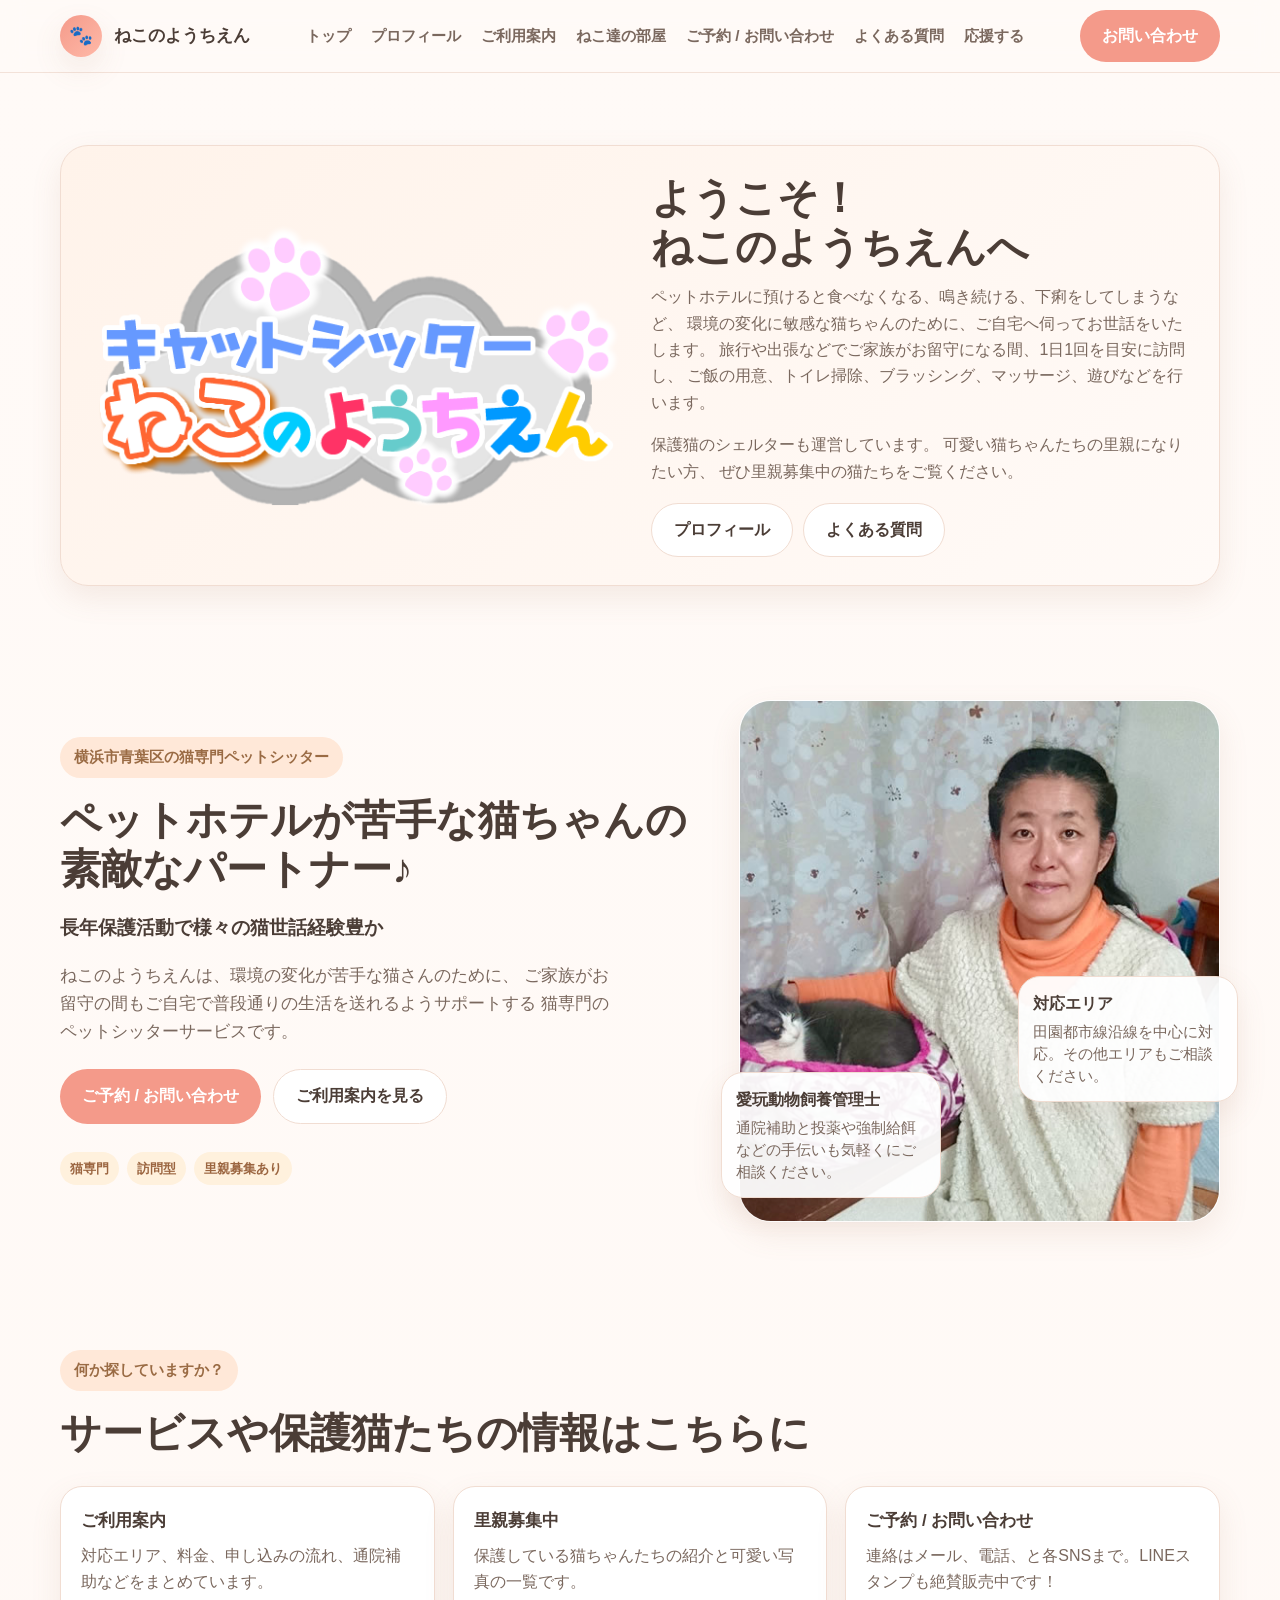
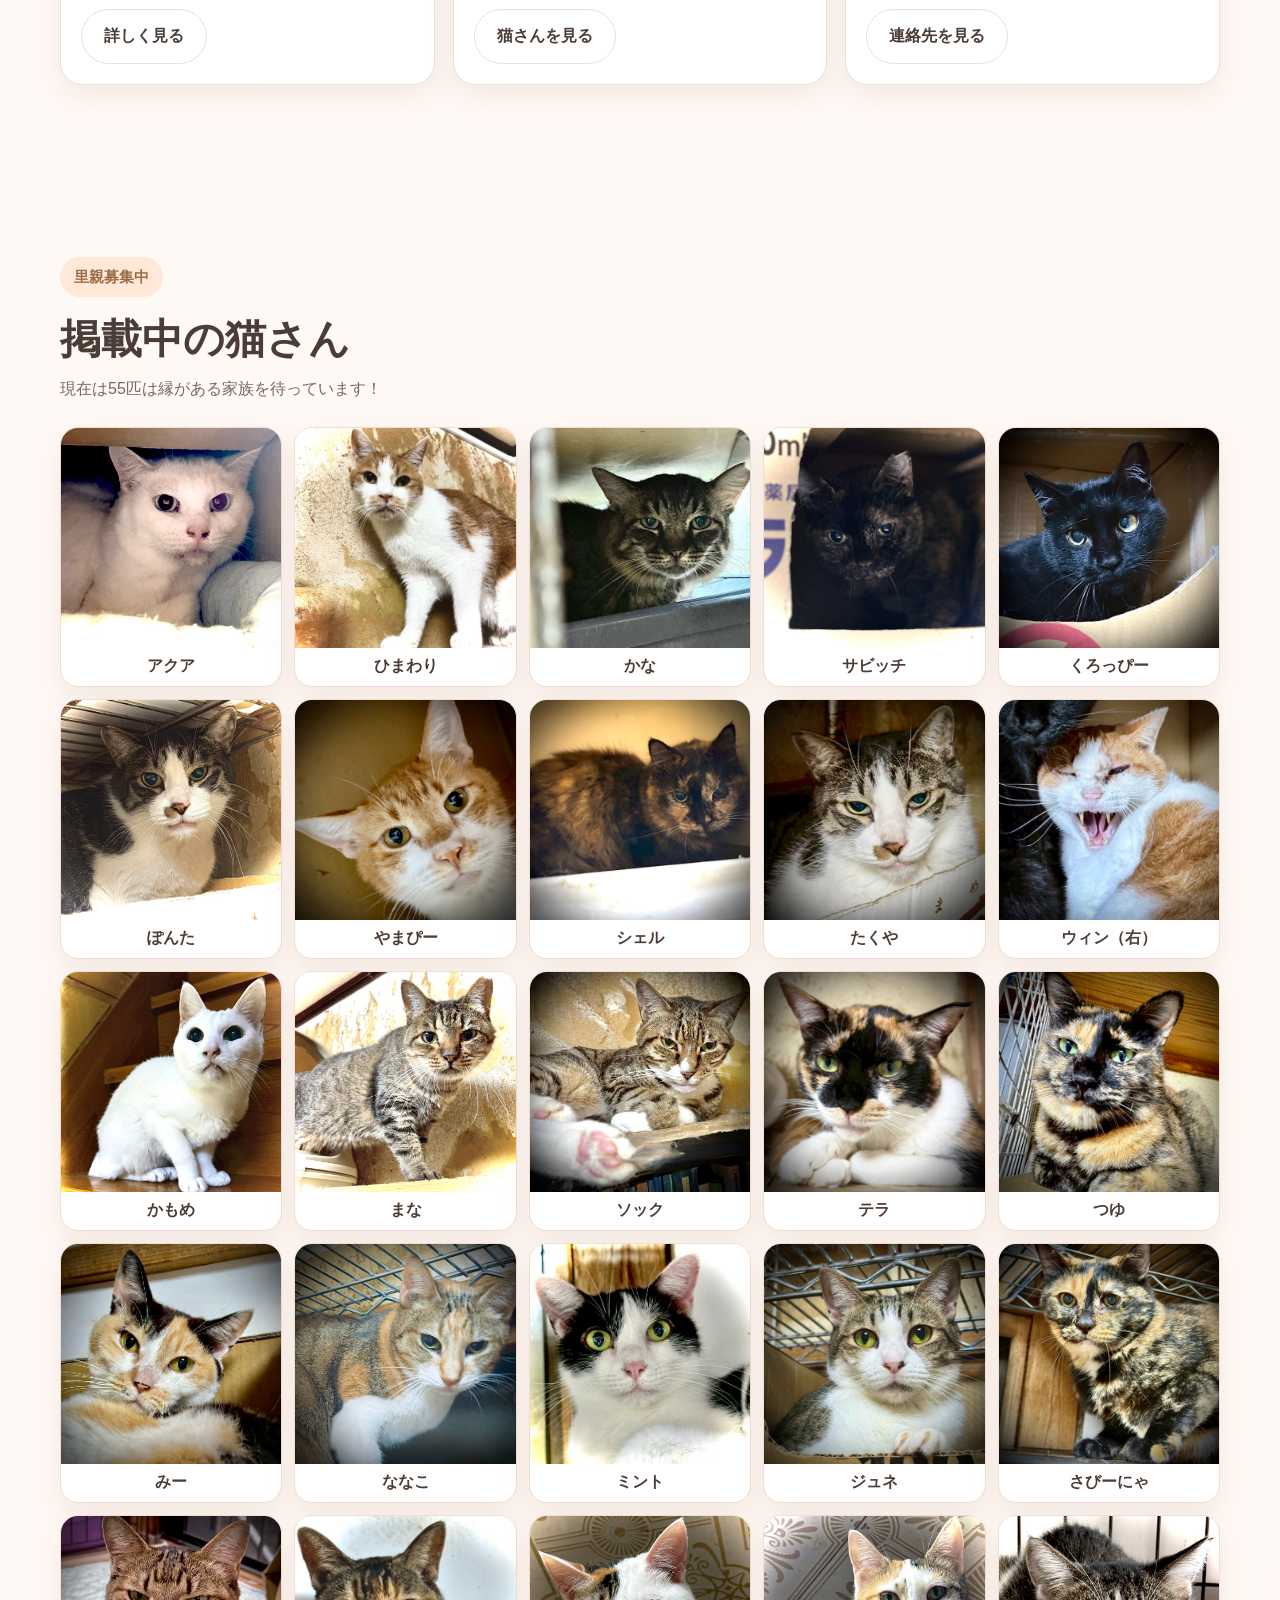
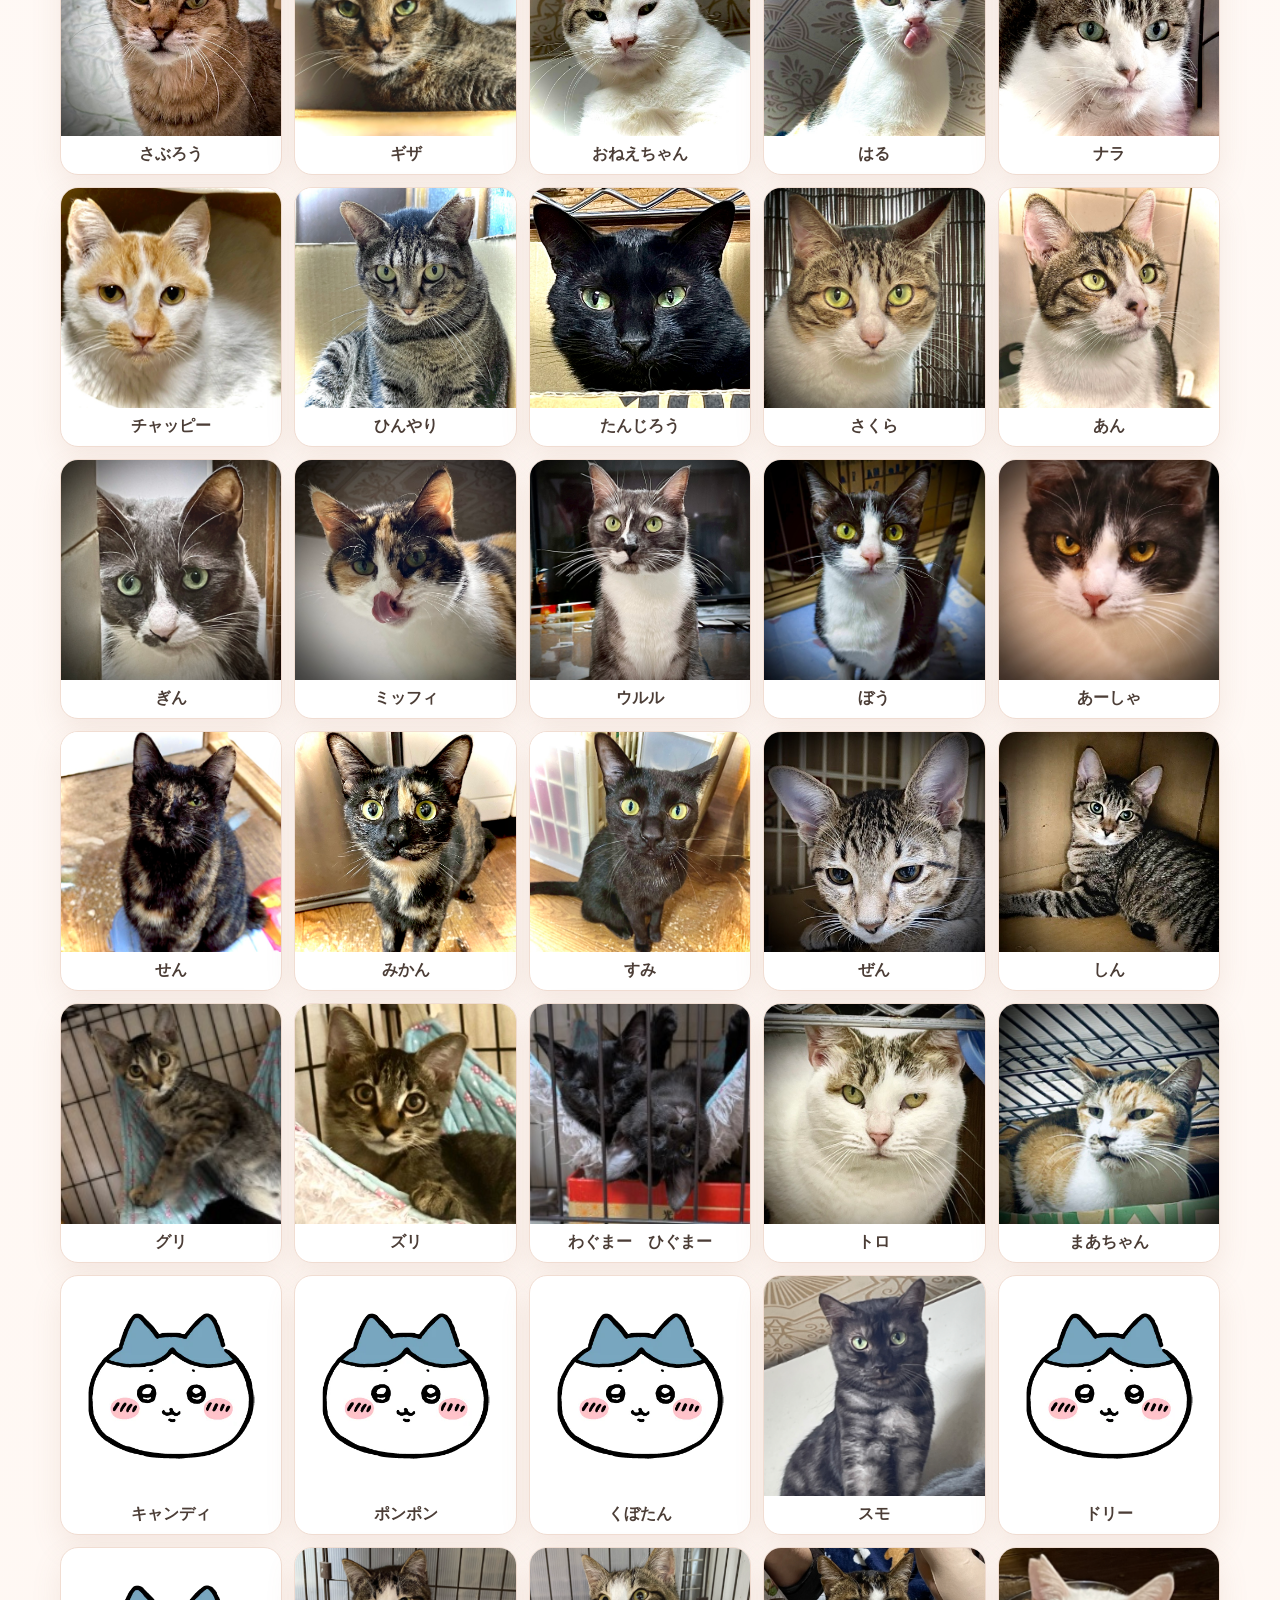
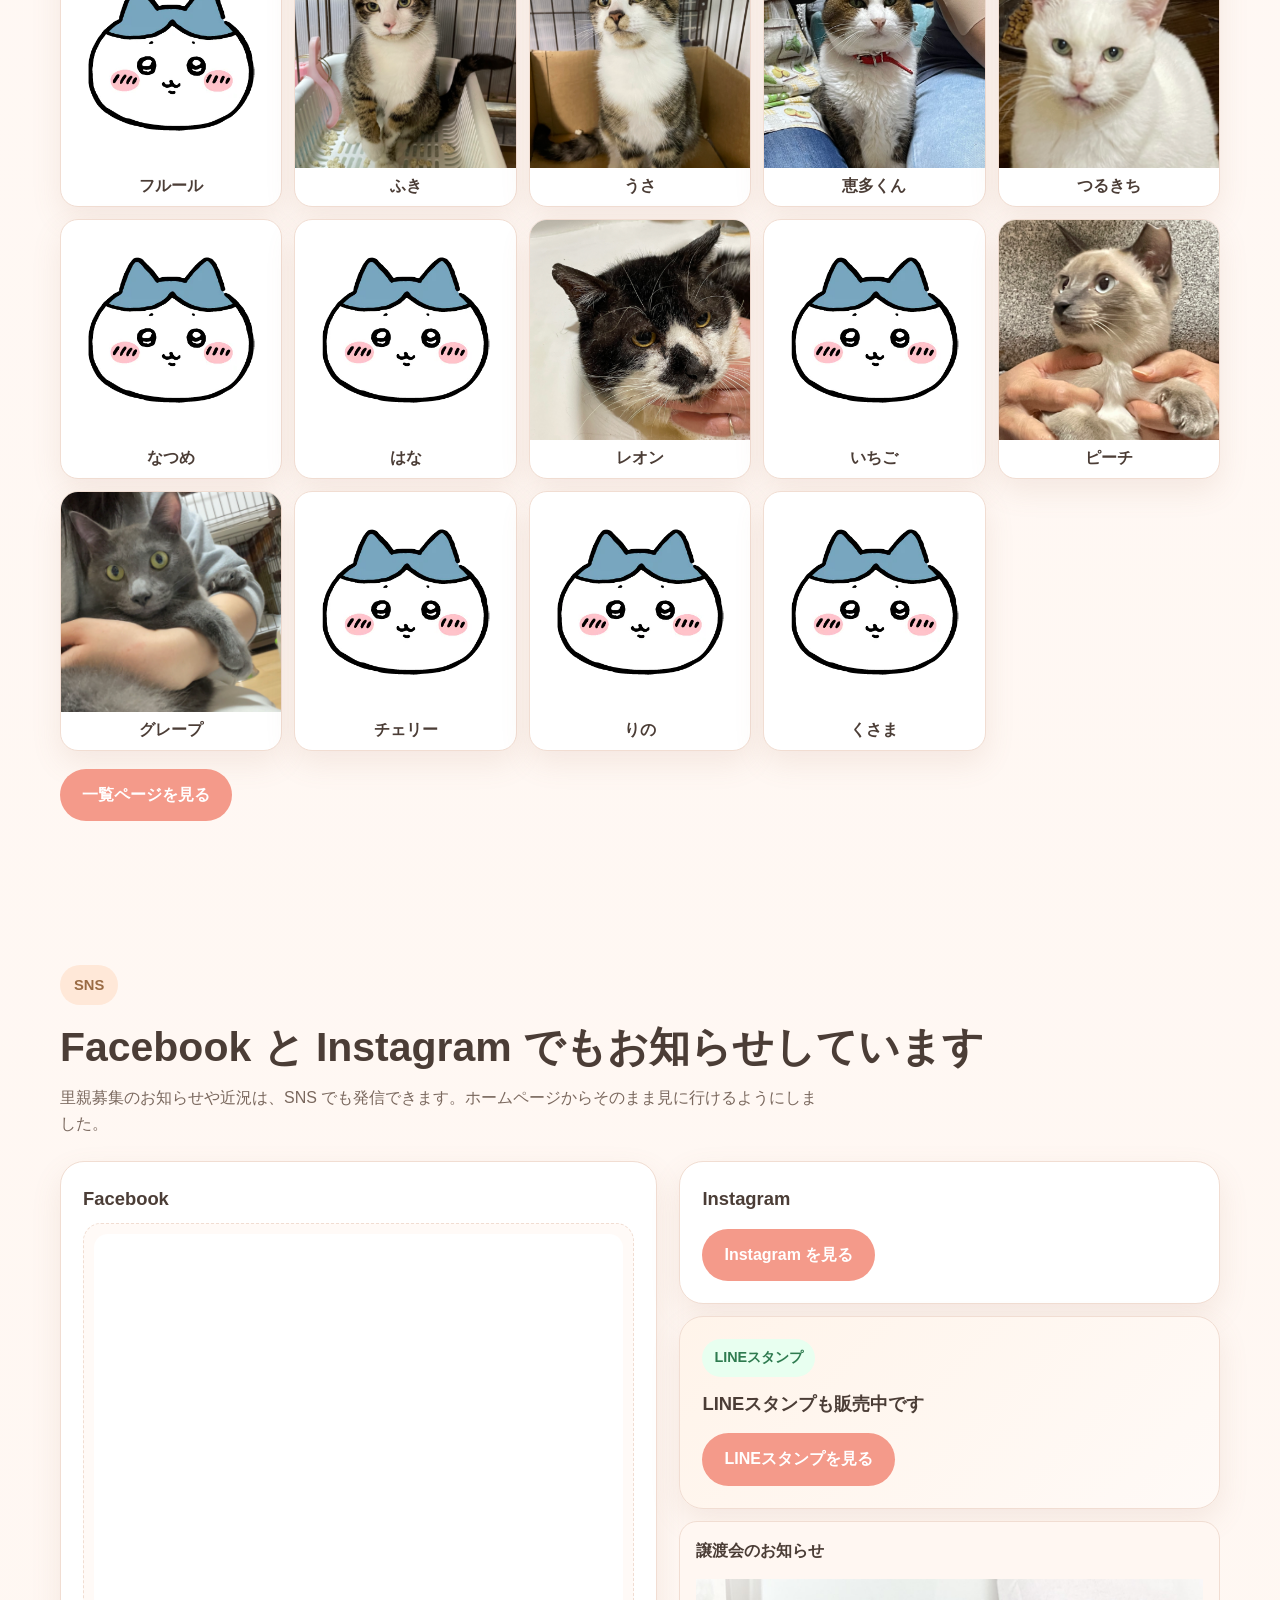
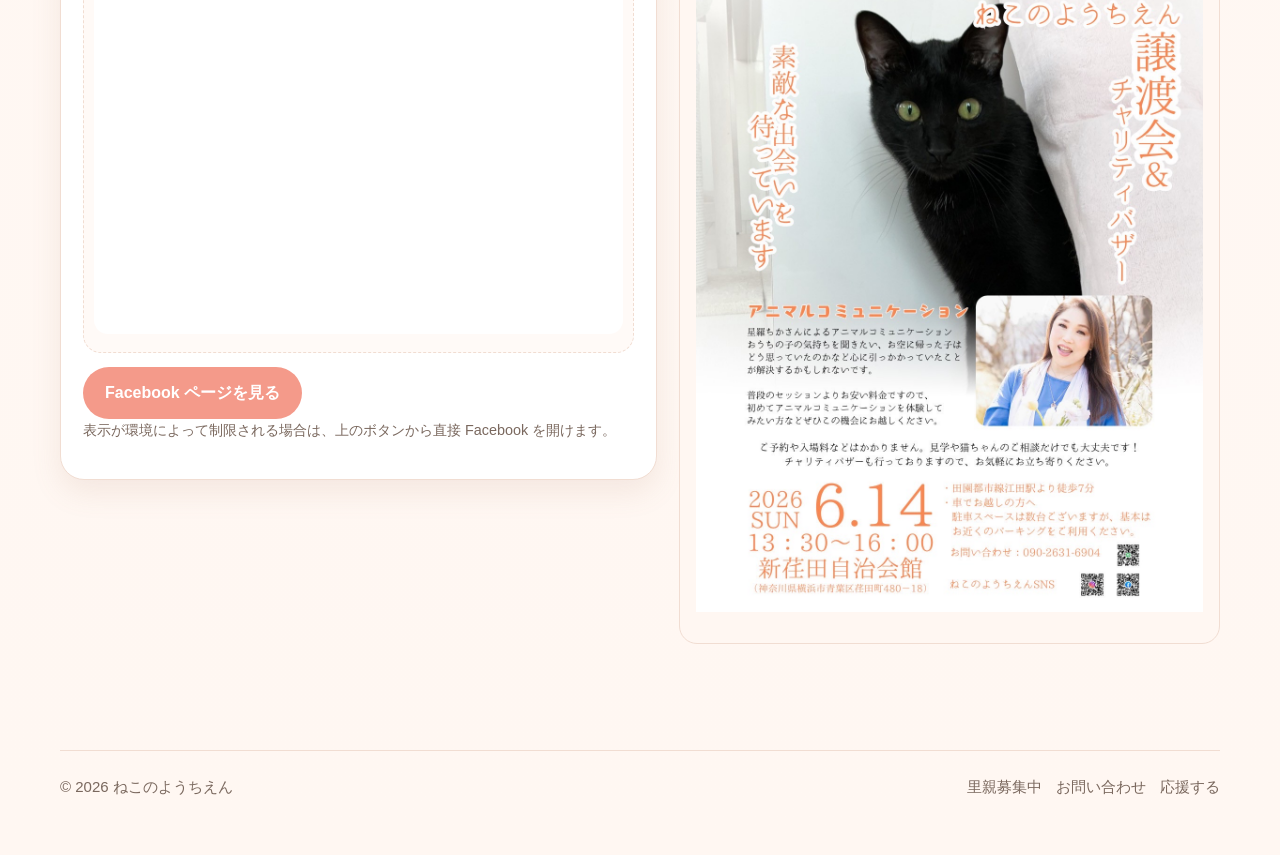
==== index.html @ a12e0944 "Update index.html" ====
<!DOCTYPE html>
<html lang="ja">
<head>
  <meta charset="UTF-8" />
  <meta name="viewport" content="width=device-width, initial-scale=1.0" />
  <title>ねこのようちえん｜横浜市青葉区の猫専門ペットシッター</title>
  <meta name="description" content="横浜市青葉区の猫専門ペットシッター「ねこのようちえん」。ご自宅で普段通りに過ごせるよう、お留守番中の猫さんをサポートします。" />
  <link rel="stylesheet" href="styles.css" />
</head>
<body>

<header class="topbar">
  <div class="container nav">
    <a href="index.html" class="brand" aria-label="トップへ">
      <span class="brand-mark">🐾</span>
      <span>ねこのようちえん</span>
    </a>
    <nav class="nav-links" id="mobileMenu">
      <a href="index.html">トップ</a>
      <a href="profile.html">プロフィール</a>
      <a href="guide.html">ご利用案内</a>
      <a href="cats.html">ねこ達の部屋</a>
      <a href="contact.html">ご予約 / お問い合わせ</a>
      <a href="faq.html">よくある質問</a>
      <a href="support.html">応援する</a>
    </nav>
    <div class="nav-actions">
      <a class="btn btn-primary" href="contact.html">お問い合わせ</a>
      <button class="menu-toggle" id="menuToggle" aria-label="開閉メニュー">☰</button>
    </div>
  </div>
</header>

<main>
  <section class="section">
    <div class="container story-wrap">
      <div class="story-photo">
        <img src="images/logo-cat.png" alt="ねこのようちえん ロゴイメージ" />
      </div>
      <div class="story-copy">
        <h3 class="section-title">ようこそ！<br>ねこのようちえんへ</h3>
        <p>
          ペットホテルに預けると食べなくなる、鳴き続ける、下痢をしてしまうなど、
          環境の変化に敏感な猫ちゃんのために、ご自宅へ伺ってお世話をいたします。
          旅行や出張などでご家族がお留守になる間、1日1回を目安に訪問し、
          ご飯の用意、トイレ掃除、ブラッシング、マッサージ、遊びなどを行います。
        </p>
        <p>
          保護猫のシェルターも運営しています。
          可愛い猫ちゃんたちの里親になりたい方、
          ぜひ<a href="cats.html">里親募集中の猫たち</a>をご覧ください。
        </p>
        <div class="page-links">
          <a class="btn btn-soft" href="profile.html">プロフィール</a>
          <a class="btn btn-soft" href="faq.html">よくある質問</a>
        </div>
      </div>
    </div>
  </section>

  <section class="hero">
    <div class="container hero-kv">
      <div class="hero-copy">
        <div class="eyebrow">横浜市青葉区の猫専門ペットシッター</div>
        <h3 class="section-title">ペットホテルが苦手な猫ちゃんの素敵なパートナー♪</h3>
        <h3>長年保護活動で様々の猫世話経験豊か</h3>
        <p>
          ねこのようちえんは、環境の変化が苦手な猫さんのために、
          ご家族がお留守の間もご自宅で普段通りの生活を送れるようサポートする
          猫専門のペットシッターサービスです。
        </p>
        <div class="hero-actions">
          <a class="btn btn-primary" href="contact.html">ご予約 / お問い合わせ</a>
          <a class="btn btn-soft" href="guide.html">ご利用案内を見る</a>
        </div>
        <div class="badge-line">
          <span class="tag">猫専門</span>
          <span class="tag">訪問型</span>
          <span class="tag">里親募集あり</span>
        </div>
      </div>
      <div class="hero-card">
        <div class="hero-main-photo">
          <img src="images/hero-home.png" alt="ねこのようちえんイメージ" />
        </div>
        <div class="floating-mini">
          <strong>対応エリア</strong>
          <p>田園都市線沿線を中心に対応。その他エリアもご相談ください。</p>
        </div>
        <div class="floating-note">
          <strong>愛玩動物飼養管理士</strong>
          <p>通院補助と投薬や強制給餌などの手伝いも気軽くにご相談ください。</p>
        </div>
      </div>
    </div>
  </section>

  <section class="section">
    <div class="container">
      <div class="page-header">
        <div class="eyebrow">何か探していますか？</div>
        <h2 class="section-title">サービスや保護猫たちの情報はこちらに</h2>
        <p class="section-desc"></p>
      </div>
      <div class="cta-grid">
        <div class="cta-card">
          <h3>ご利用案内</h3>
          <p>対応エリア、料金、申し込みの流れ、通院補助などをまとめています。</p>
          <a class="btn btn-soft" href="guide.html">詳しく見る</a>
        </div>
        <div class="cta-card">
          <h3>里親募集中</h3>
          <p>保護している猫ちゃんたちの紹介と可愛い写真の一覧です。</p>
          <a class="btn btn-soft" href="cats.html">猫さんを見る</a>
        </div>
        <div class="cta-card">
          <h3>ご予約 / お問い合わせ</h3>
          <p>連絡はメール、電話、と各SNSまで。<a href="https://store.line.me/stickershop/product/32294280/ja">LINEスタンプも絶賛販売中です！</a></p>
          <a class="btn btn-soft" href="contact.html">連絡先を見る</a>
        </div>
      </div>
    </div>
  </section>

  <section class="section home-cats-preview">
    <div class="container">
      <div class="page-header">
        <div class="eyebrow">里親募集中</div>
        <h3 class="section-title">掲載中の猫さん</h3>
        <p class="section-desc">現在は55匹は縁がある家族を待っています！</p>
      </div>
      <div id="catsGrid" class="cat-grid"></div>
      <div class="page-links">
        <a class="btn btn-primary" href="cats.html">一覧ページを見る</a>
      </div>
    </div>
  </section>

  <section class="section">
    <div class="container">
      <div class="page-header">
        <div class="eyebrow">SNS</div>
        <h3 class="section-title">Facebook と Instagram でもお知らせしています</h3>
        <p class="section-desc">
          里親募集のお知らせや近況は、SNS でも発信できます。ホームページからそのまま見に行けるようにしました。
        </p>
      </div>

      <div class="social-grid">
        <div class="social-card">
          <h3>Facebook</h3>
          <div class="social-embed">
            <iframe
              src="https://www.facebook.com/plugins/page.php?href=https%3A%2F%2Fwww.facebook.com%2Fnekohoiku&tabs=timeline&width=500&height=700&small_header=false&adapt_container_width=true&hide_cover=false&show_facepile=true"
              width="500"
              height="700"
              scrolling="no"
              allow="autoplay; clipboard-write; encrypted-media; picture-in-picture; web-share">
            </iframe>
          </div>
          <div class="social-actions">
            <a class="btn btn-primary" href="https://www.facebook.com/nekohoiku?ref=embed_page" target="_blank" rel="noopener noreferrer">Facebook ページを見る</a>
          </div>
          <p class="social-note">表示が環境によって制限される場合は、上のボタンから直接 Facebook を開けます。</p>
        </div>

        <div class="social-mini-list">
          <div class="social-card">
            <h3>Instagram</h3>
            <div class="social-actions">
              <a class="btn btn-primary" href="https://www.instagram.com/nekohoiku/" target="_blank" rel="noopener noreferrer">Instagram を見る</a>
            </div>
          </div>

          <div class="stamp-card">
            <div class="stamp-badge">LINEスタンプ</div>
            <h3>LINEスタンプも販売中です</h3>
            <div class="social-actions">
              <a class="btn btn-primary" href="https://store.line.me/stickershop/product/32294280/ja" target="_blank" rel="noopener noreferrer">LINEスタンプを見る</a>
            </div>
          </div>

          <div class="social-mini">
            <strong>譲渡会のお知らせ</strong>
            <p class="small-note"><img src="images/monthly.jpg" alt="譲渡会のお知らせ" /></p>
          </div>
        </div>
      </div>
    </div>
  </section>

</main>

<footer>
  <div class="container footer-wrap">
    <div>© 2026 ねこのようちえん</div>
    <div class="footer-links">
      <a href="cats.html">里親募集中</a>
      <a href="contact.html">お問い合わせ</a>
      <a href="support.html">応援する</a>
    </div>
  </div>
</footer>

<script src="data/cats.js"></script>
<script src="script.js"></script>
</body>
</html>
---- styles.css ----
:root {
  --bg: #fffaf7;
  --bg-soft: #fff2ea;
  --card: #ffffff;
  --text: #4b3d36;
  --text-light: #7a685e;
  --primary: #f49a8a;
  --primary-dark: #e8816f;
  --accent: #ffd9a8;
  --accent-2: #ffe8d8;
  --line: #f1ddd2;
  --shadow: 0 12px 30px rgba(166, 118, 88, 0.12);
  --radius-lg: 24px;
  --radius-md: 18px;
  --radius-sm: 12px;
  --max: 1160px;
}

* { box-sizing: border-box; }
html { scroll-behavior: smooth; }
body {
  margin: 0;
  font-family: "Segoe UI", "Noto Sans TC", "PingFang TC", "Microsoft JhengHei", sans-serif;
  color: var(--text);
  background: linear-gradient(180deg, #fffaf7 0%, #fff7f2 100%);
  line-height: 1.65;
}

img { max-width: 100%; display: block; }
a { color: inherit; text-decoration: none; }
code {
  background: #fff4ec;
  padding: 2px 8px;
  border-radius: 8px;
  border: 1px solid var(--line);
  font-family: ui-monospace, SFMono-Regular, Menlo, Consolas, monospace;
}
.container { width: min(calc(100% - 32px), var(--max)); margin: 0 auto; }
.section { padding: 72px 0; }

.section-title {
  font-size: clamp(1.8rem, 3.2vw, 2.6rem);
  line-height: 1.2;
  margin: 0 0 12px;
}

.section-desc {
  color: var(--text-light);
  max-width: 760px;
  margin: 0;
}

.topbar {
  position: sticky;
  top: 0;
  z-index: 50;
  backdrop-filter: blur(12px);
  background: rgba(255, 250, 247, 0.88);
  border-bottom: 1px solid rgba(241, 221, 210, 0.8);
}

.nav {
  display: flex;
  align-items: center;
  justify-content: space-between;
  gap: 16px;
  min-height: 72px;
}

.brand {
  display: flex;
  align-items: center;
  gap: 12px;
  font-weight: 800;
  font-size: 1.05rem;
}

.brand-mark {
  width: 42px;
  height: 42px;
  border-radius: 50%;
  display: grid;
  place-items: center;
  background: linear-gradient(135deg, var(--primary), #ffb9a8);
  color: white;
  box-shadow: var(--shadow);
  font-size: 1.2rem;
}

.nav-links {
  display: flex;
  align-items: center;
  gap: 20px;
}

.nav-links a {
  color: var(--text-light);
  font-weight: 600;
  font-size: 0.96rem;
}

.nav-links a:hover { color: var(--primary-dark); }

.nav-actions {
  display: flex;
  align-items: center;
  gap: 12px;
}

.menu-toggle {
  display: none;
  border: 0;
  background: var(--card);
  border-radius: 12px;
  padding: 10px 12px;
  box-shadow: var(--shadow);
  cursor: pointer;
  font-size: 1rem;
}

.btn {
  display: inline-flex;
  align-items: center;
  justify-content: center;
  gap: 8px;
  border: 0;
  border-radius: 999px;
  padding: 13px 22px;
  font-weight: 700;
  cursor: pointer;
  transition: transform 0.18s ease, box-shadow 0.18s ease, background 0.18s ease;
}

.btn:hover {
  transform: translateY(-1px);
  box-shadow: 0 10px 24px rgba(232, 129, 111, 0.2);
}

.btn-primary {
  background: var(--primary);
  color: white;
}

.btn-primary:hover { background: var(--primary-dark); }

.btn-soft {
  background: var(--card);
  color: var(--text);
  border: 1px solid var(--line);
}

.hero { padding: 42px 0 56px; }

.hero-grid {
  display: grid;
  grid-template-columns: 1.05fr 0.95fr;
  gap: 28px;
  align-items: center;
}

.hero-copy { padding: 18px 0; }

.eyebrow {
  display: inline-flex;
  align-items: center;
  gap: 8px;
  background: var(--accent-2);
  color: #9a6b44;
  padding: 8px 14px;
  border-radius: 999px;
  font-size: 0.92rem;
  font-weight: 700;
  margin-bottom: 18px;
}

.hero h1 {
  font-size: clamp(2.2rem, 5vw, 4.3rem);
  line-height: 1.08;
  margin: 0 0 18px;
  letter-spacing: -0.02em;
}

.hero p {
  font-size: 1.05rem;
  color: var(--text-light);
  max-width: 60ch;
  margin: 0 0 24px;
}

.hero-actions {
  display: flex;
  flex-wrap: wrap;
  gap: 12px;
  margin-bottom: 28px;
}

.hero-stats {
  display: grid;
  grid-template-columns: repeat(3, minmax(0, 1fr));
  gap: 14px;
}

.stat {
  background: rgba(255,255,255,0.8);
  border: 1px solid var(--line);
  border-radius: var(--radius-md);
  padding: 18px 16px;
  box-shadow: var(--shadow);
}

.stat strong {
  display: block;
  font-size: 1.35rem;
  margin-bottom: 4px;
}

.stat span {
  color: var(--text-light);
  font-size: 0.95rem;
}

.hero-card {
  position: relative;
  min-height: 520px;
}

.hero-main-photo {
  border-radius: 32px;
  overflow: hidden;
  box-shadow: var(--shadow);
  border: 1px solid rgba(255,255,255,0.7);
  background: var(--card);
}

.hero-main-photo img {
  width: 100%;
  height: 520px;
  object-fit: cover;
}

.floating-note,
.floating-mini {
  position: absolute;
  background: rgba(255,255,255,0.94);
  border: 1px solid var(--line);
  box-shadow: var(--shadow);
  border-radius: 22px;
  padding: 14px;
}

.floating-note {
  left: -18px;
  bottom: 24px;
  width: 220px;
}

.floating-mini {
  right: -18px;
  bottom: 120px;
  width: 220px;
}

.floating-note strong,
.floating-mini strong { display: block; margin-bottom: 4px; }

.floating-note p,
.floating-mini p {
  margin: 0;
  color: var(--text-light);
  font-size: 0.92rem;
  line-height: 1.5;
}

.story-wrap {
  background: linear-gradient(135deg, #fff3ea, #fffaf7);
  border: 1px solid var(--line);
  box-shadow: var(--shadow);
  border-radius: 28px;
  padding: 28px;
  display: grid;
  grid-template-columns: 1fr 1fr;
  gap: 22px;
  align-items: center;
}

/* ===== story-photo 完整顯示，不影響 hero ===== */
.story-photo img {
  width: 100%;
  max-width: 520px;
  height: auto;
  object-fit: contain;
  display: block;
  margin: 0 auto;
  aspect-ratio: auto !important;
}

.story-copy p {
  margin: 0 0 16px;
  color: var(--text-light);
}

.page-header {
  margin-bottom: 24px;
}

.guide-box {
  background: #fff7f2;
  border: 1px solid var(--line);
  box-shadow: var(--shadow);
  border-radius: 24px;
  padding: 22px;
  margin-bottom: 24px;
}

.guide-box h2 {
  margin-top: 0;
  margin-bottom: 10px;
  font-size: 1.2rem;
}

.guide-box ol {
  margin: 0;
  padding-left: 20px;
  color: var(--text-light);
}

.filters {
  display: flex;
  flex-wrap: wrap;
  gap: 10px;
  margin: 16px 0 28px;
}

.filter-btn {
  border: 1px solid var(--line);
  background: #fff;
  color: var(--text);
  border-radius: 999px;
  padding: 10px 16px;
  cursor: pointer;
  font-weight: 700;
}

.filter-btn.active,
.filter-btn:hover {
  background: var(--primary);
  color: #fff;
  border-color: var(--primary);
}

.cat-grid {
  display: grid;
  grid-template-columns: repeat(3, minmax(0, 1fr));
  gap: 22px;
}

.cat-card {
  background: var(--card);
  border: 1px solid var(--line);
  border-radius: 24px;
  overflow: hidden;
  box-shadow: var(--shadow);
  transition: transform 0.18s ease;
}

.cat-card:hover { transform: translateY(-4px); }

.cat-card img {
  width: 100%;
  aspect-ratio: 4 / 3;
  object-fit: cover;
}

.cat-body { padding: 18px; }

.cat-top {
  display: flex;
  justify-content: space-between;
  align-items: start;
  gap: 12px;
  margin-bottom: 10px;
}

.cat-name {
  font-size: 1.25rem;
  margin: 0;
}

.tag {
  white-space: nowrap;
  font-size: 0.82rem;
  font-weight: 700;
  color: #9b6540;
  background: #fff1dd;
  padding: 6px 10px;
  border-radius: 999px;
}

.meta {
  display: flex;
  flex-wrap: wrap;
  gap: 8px;
  margin-bottom: 12px;
}

.meta span {
  font-size: 0.85rem;
  color: var(--text-light);
  background: var(--bg-soft);
  border-radius: 999px;
  padding: 6px 10px;
}

.cat-body p {
  margin: 0 0 16px;
  color: var(--text-light);
  font-size: 0.95rem;
}

.cat-actions {
  display: flex;
  gap: 10px;
  flex-wrap: wrap;
}

.steps {
  display: grid;
  grid-template-columns: repeat(4, minmax(0, 1fr));
  gap: 18px;
  margin-top: 34px;
}

.step {
  background: var(--card);
  border: 1px solid var(--line);
  box-shadow: var(--shadow);
  border-radius: 22px;
  padding: 22px;
}

.step-num {
  width: 42px;
  height: 42px;
  border-radius: 50%;
  display: grid;
  place-items: center;
  background: var(--accent);
  color: #8d603c;
  font-weight: 800;
  margin-bottom: 14px;
}

.step h3 {
  margin: 0 0 8px;
  font-size: 1.05rem;
}

.step p {
  margin: 0;
  color: var(--text-light);
  font-size: 0.94rem;
}

.contact-grid {
  display: grid;
  grid-template-columns: repeat(2, minmax(0, 1fr));
  gap: 18px;
}

.info-card {
  background: var(--card);
  border: 1px solid var(--line);
  box-shadow: var(--shadow);
  border-radius: 22px;
  padding: 22px;
}

.info-card h2 {
  margin-top: 0;
  margin-bottom: 8px;
  font-size: 1.1rem;
}

.info-card p {
  margin: 0;
  color: var(--text-light);
  word-break: break-word;
}

.info-card a {
  color: var(--primary-dark);
  font-weight: 700;
}

footer {
  padding: 34px 0 56px;
  color: var(--text-light);
  font-size: 0.94rem;
}

.footer-wrap {
  display: flex;
  justify-content: space-between;
  gap: 20px;
  align-items: center;
  flex-wrap: wrap;
  border-top: 1px solid var(--line);
  padding-top: 24px;
}

.footer-links {
  display: flex;
  flex-wrap: wrap;
  gap: 14px;
}

@media (max-width: 980px) {
  .hero-grid,
  .story-wrap {
    grid-template-columns: 1fr;
  }

  .cat-grid { grid-template-columns: repeat(2, minmax(0, 1fr)); }
  .steps { grid-template-columns: repeat(2, minmax(0, 1fr)); }
  .contact-grid { grid-template-columns: 1fr 1fr; }
  .hero-card { min-height: auto; }
  .floating-note, .floating-mini { position: static; width: auto; margin-top: 14px; }
  .hero-main-photo img { height: 420px; }
}

@media (max-width: 760px) {
  .menu-toggle { display: inline-flex; }

  .nav-links {
    position: absolute;
    left: 16px;
    right: 16px;
    top: calc(100% + 10px);
    background: rgba(255,255,255,0.98);
    border: 1px solid var(--line);
    border-radius: 20px;
    box-shadow: var(--shadow);
    padding: 14px;
    flex-direction: column;
    align-items: stretch;
    gap: 10px;
    display: none;
  }

  .nav-links.open { display: flex; }
  .nav-actions .btn { display: none; }
  .hero { padding-top: 24px; }
  .hero-stats { grid-template-columns: 1fr; }
  .cat-grid,
  .steps,
  .contact-grid { grid-template-columns: 1fr; }
  .hero-main-photo img { height: 340px; }
  .section { padding: 56px 0; }
}

@media (max-width: 480px) {
  .container { width: min(calc(100% - 20px), var(--max)); }
  .nav { min-height: 64px; }
  .hero h1 { font-size: 2.2rem; }
  .hero p { font-size: 1rem; }
  .btn { width: 100%; }
  .hero-actions { flex-direction: column; }
  .cat-body, .step, .info-card { padding: 16px; }
  .story-wrap, .guide-box { padding: 18px; }
}

.admin-layout {
  display: grid;
  grid-template-columns: minmax(0, 2.2fr) minmax(280px, 0.8fr);
  gap: 22px;
  align-items: start;
}
.admin-panel, .admin-side {
  min-width: 0;
}
.admin-toolbar {
  display: flex;
  flex-wrap: wrap;
  gap: 10px;
  margin-bottom: 14px;
}
.admin-message {
  min-height: 24px;
  margin-bottom: 14px;
  font-weight: 700;
}
.admin-message.ok { color: #8a5a2f; }
.admin-message.error { color: #b33a3a; }
.table-wrap {
  overflow-x: auto;
  background: #fff;
  border: 1px solid var(--line);
  border-radius: 22px;
  box-shadow: var(--shadow);
}
.admin-table {
  width: 100%;
  border-collapse: collapse;
  min-width: 1100px;
}
.admin-table th,
.admin-table td {
  border-bottom: 1px solid var(--line);
  padding: 10px;
  text-align: left;
  vertical-align: top;
}
.admin-table th {
  background: #fff7f2;
  font-size: 0.92rem;
  position: sticky;
  top: 0;
  z-index: 1;
}
.admin-input,
.admin-textarea {
  width: 100%;
  border: 1px solid var(--line);
  border-radius: 12px;
  padding: 10px 12px;
  font: inherit;
  color: var(--text);
  background: #fff;
}
.admin-textarea {
  min-height: 92px;
  resize: vertical;
}
.mini-btn {
  border: 0;
  border-radius: 999px;
  padding: 10px 14px;
  font-weight: 700;
  cursor: pointer;
}
.mini-btn.danger {
  background: #f8d7d7;
  color: #8d3030;
}
.admin-list {
  margin: 0;
  padding-left: 18px;
  color: var(--text-light);
}
.upload-btn {
  position: relative;
  overflow: hidden;
}
.empty-box {
  background: #fff;
  border: 1px solid var(--line);
  border-radius: 18px;
  box-shadow: var(--shadow);
  padding: 18px;
  color: var(--text-light);
}
@media (max-width: 980px) {
  .admin-layout {
    grid-template-columns: 1fr;
  }
}


.notice-box{
  background:#fff7f2;border:1px solid var(--line);border-radius:20px;box-shadow:var(--shadow);padding:18px;margin:18px 0;
}
.price-table{
  width:100%;border-collapse:collapse;background:#fff;border:1px solid var(--line);border-radius:18px;overflow:hidden;box-shadow:var(--shadow);
}
.price-table th,.price-table td{
  padding:14px;border-bottom:1px solid var(--line);text-align:left;vertical-align:top;
}
.price-table th{background:#fff7f2;width:32%;}
.faq-list{display:grid;gap:16px;margin-top:20px;}
.faq-item{background:#fff;border:1px solid var(--line);border-radius:20px;box-shadow:var(--shadow);padding:20px;}
.faq-item h3{margin:0 0 8px;font-size:1.05rem;}
.profile-card{
  display:grid;grid-template-columns:320px 1fr;gap:24px;align-items:start;background:#fff;border:1px solid var(--line);border-radius:24px;box-shadow:var(--shadow);padding:24px;
}
.profile-photo img{width:100%;border-radius:20px;aspect-ratio:4/5;object-fit:cover;}
.info-list{display:grid;gap:10px;margin-top:14px;}
.info-row{display:grid;grid-template-columns:160px 1fr;gap:14px;padding:10px 0;border-bottom:1px dashed var(--line);}
.page-links{display:flex;flex-wrap:wrap;gap:10px;margin-top:18px;}
.home-cats-preview{margin-top:28px;}
.small-note{font-size:.92rem;color:var(--text-light);}
.badge-line{display:flex;flex-wrap:wrap;gap:8px;margin-top:8px;}
.hero-kv{display:grid;grid-template-columns:1.15fr .85fr;gap:28px;align-items:center;}
.cta-grid{display:grid;grid-template-columns:repeat(3,minmax(0,1fr));gap:18px;margin-top:28px;}
.cta-card{background:#fff;border:1px solid var(--line);border-radius:22px;box-shadow:var(--shadow);padding:20px;}
.cta-card h3{margin:0 0 8px;font-size:1.05rem;}
.cta-card p{margin:0 0 14px;color:var(--text-light);}
@media (max-width:980px){
  .profile-card,.hero-kv{grid-template-columns:1fr;}
  .cta-grid{grid-template-columns:1fr;}
}
@media (max-width:760px){
  .info-row{grid-template-columns:1fr;gap:6px;}
}


.social-grid{
  display:grid;
  grid-template-columns:1.05fr 0.95fr;
  gap:22px;
  align-items:start;
}
.social-card{
  background:#fff;
  border:1px solid var(--line);
  border-radius:24px;
  box-shadow:var(--shadow);
  padding:22px;
}
.social-card h3{
  margin:0 0 8px;
  font-size:1.15rem;
}
.social-card p{
  margin:0 0 14px;
  color:var(--text-light);
}
.social-actions{
  display:flex;
  flex-wrap:wrap;
  gap:10px;
  margin-top:14px;
}
.social-embed{
  background:#fffaf7;
  border:1px dashed var(--line);
  border-radius:18px;
  padding:10px;
}
.social-embed iframe{
  width:100%;
  border:0;
  border-radius:14px;
  background:#fff;
}
.social-mini-list{
  display:grid;
  gap:12px;
}
.social-mini{
  background:#fff7f2;
  border:1px solid var(--line);
  border-radius:18px;
  padding:16px;
}
.social-mini strong{
  display:block;
  margin-bottom:6px;
}
.social-mini a{
  color:var(--primary-dark);
  font-weight:700;
}
.social-note{
  margin-top:10px;
  font-size:.9rem;
  color:var(--text-light);
}
@media (max-width:980px){
  .social-grid{
    grid-template-columns:1fr;
  }
}


.stamp-card{
  background: linear-gradient(135deg, #fff4ea, #fffaf7);
  border: 1px solid var(--line);
  border-radius: 24px;
  box-shadow: var(--shadow);
  padding: 22px;
}
.stamp-badge{
  display:inline-flex;
  align-items:center;
  gap:8px;
  background:#e8fff0;
  color:#2e7b4f;
  border-radius:999px;
  padding:7px 12px;
  font-size:.9rem;
  font-weight:700;
  margin-bottom:12px;
}
.stamp-card h3{
  margin:0 0 8px;
  font-size:1.15rem;
}
.stamp-card p{
  margin:0 0 14px;
  color:var(--text-light);
}




/* Home page compact cat gallery */
.home-cats-preview .cat-grid.cat-gallery {
  grid-template-columns: repeat(5, minmax(0, 1fr));
  gap: 12px;
}

.home-cats-preview .cat-tile {
  display: block;
  border-radius: 18px;
  text-align: center;
}

.home-cats-preview .cat-tile img {
  aspect-ratio: 1 / 1;
  object-fit: cover;
}

.home-cats-preview .cat-tile-name {
  padding: 8px 4px 10px;
  font-weight: 800;
  font-size: clamp(0.72rem, 2.6vw, 0.98rem);
  line-height: 1.25;
}

@media (max-width: 760px) {
  .home-cats-preview .container {
    width: min(calc(100% - 16px), var(--max));
  }

  .home-cats-preview .cat-grid.cat-gallery {
    grid-template-columns: repeat(5, minmax(0, 1fr));
    gap: 6px;
  }

  .home-cats-preview .cat-tile {
    border-radius: 12px;
  }

  .home-cats-preview .cat-tile-name {
    padding: 5px 2px 6px;
    font-size: 0.62rem;
    white-space: nowrap;
    overflow: hidden;
    text-overflow: ellipsis;
  }
}
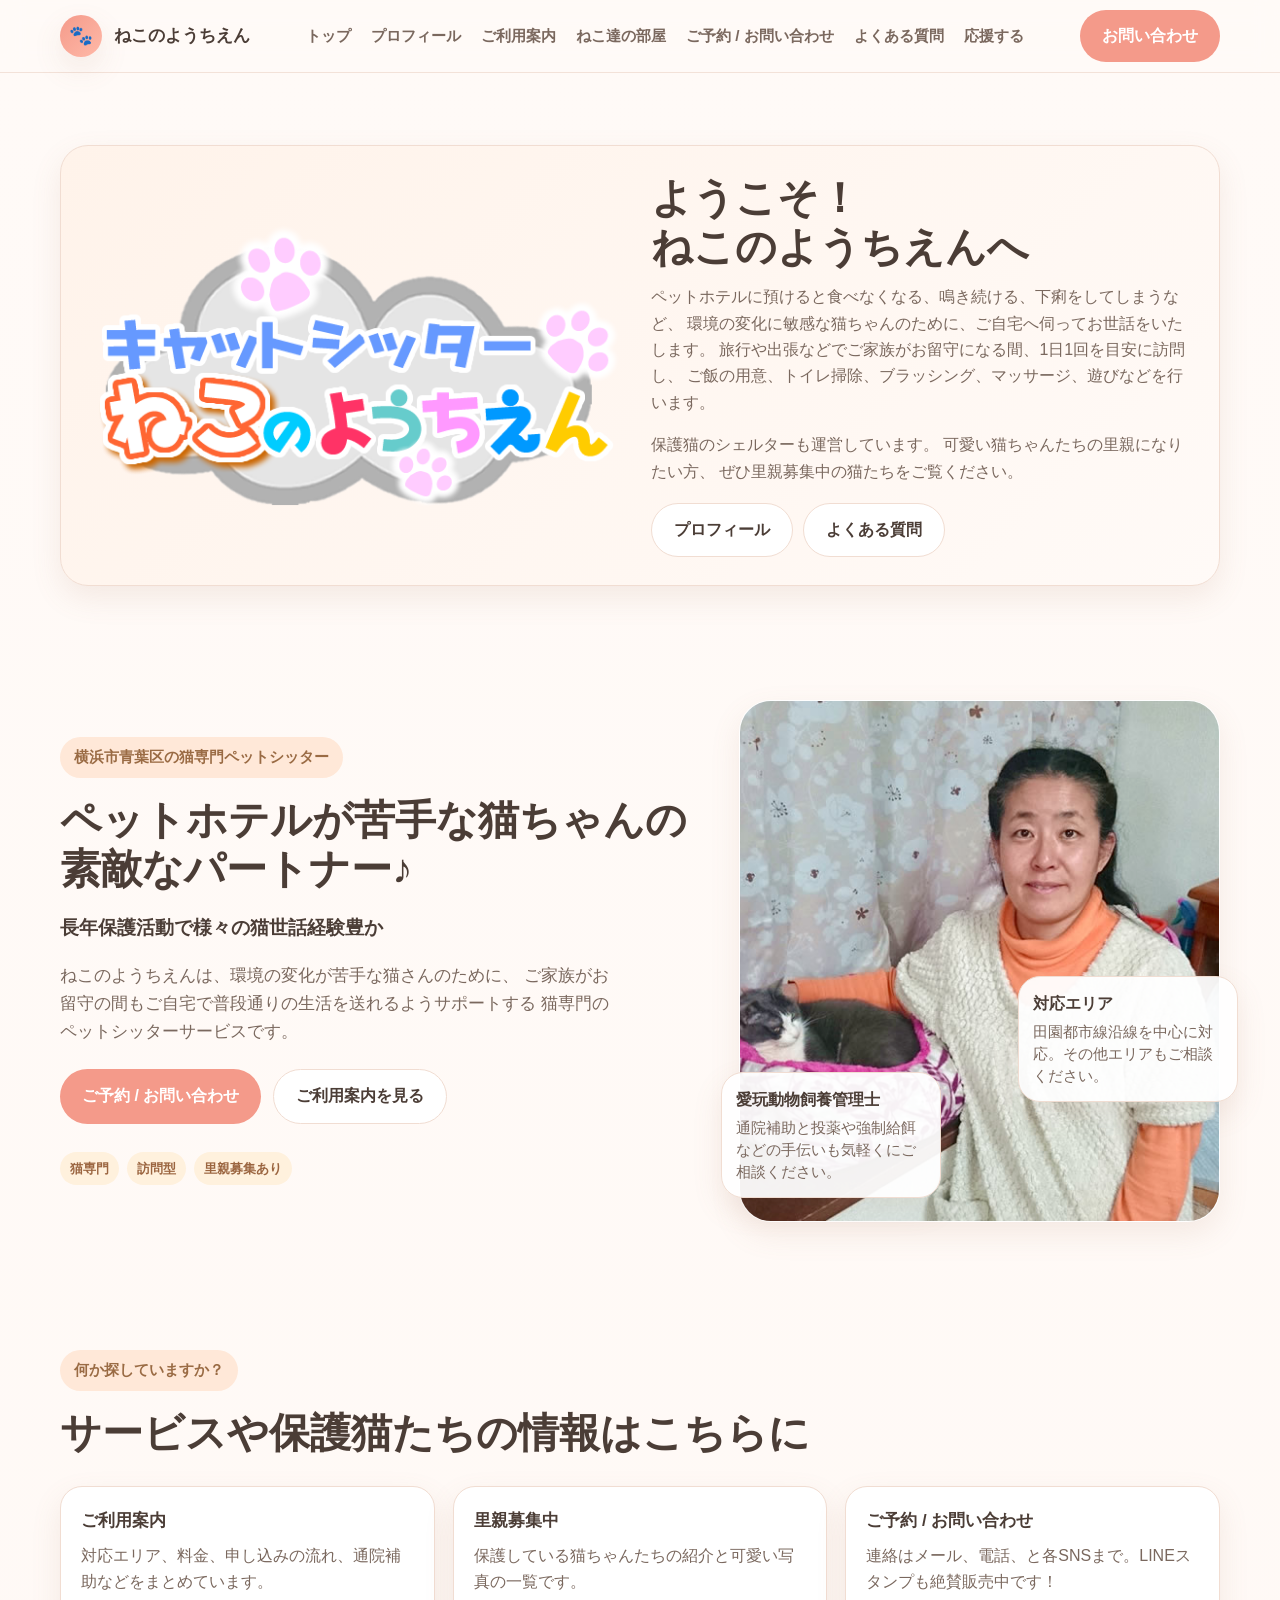
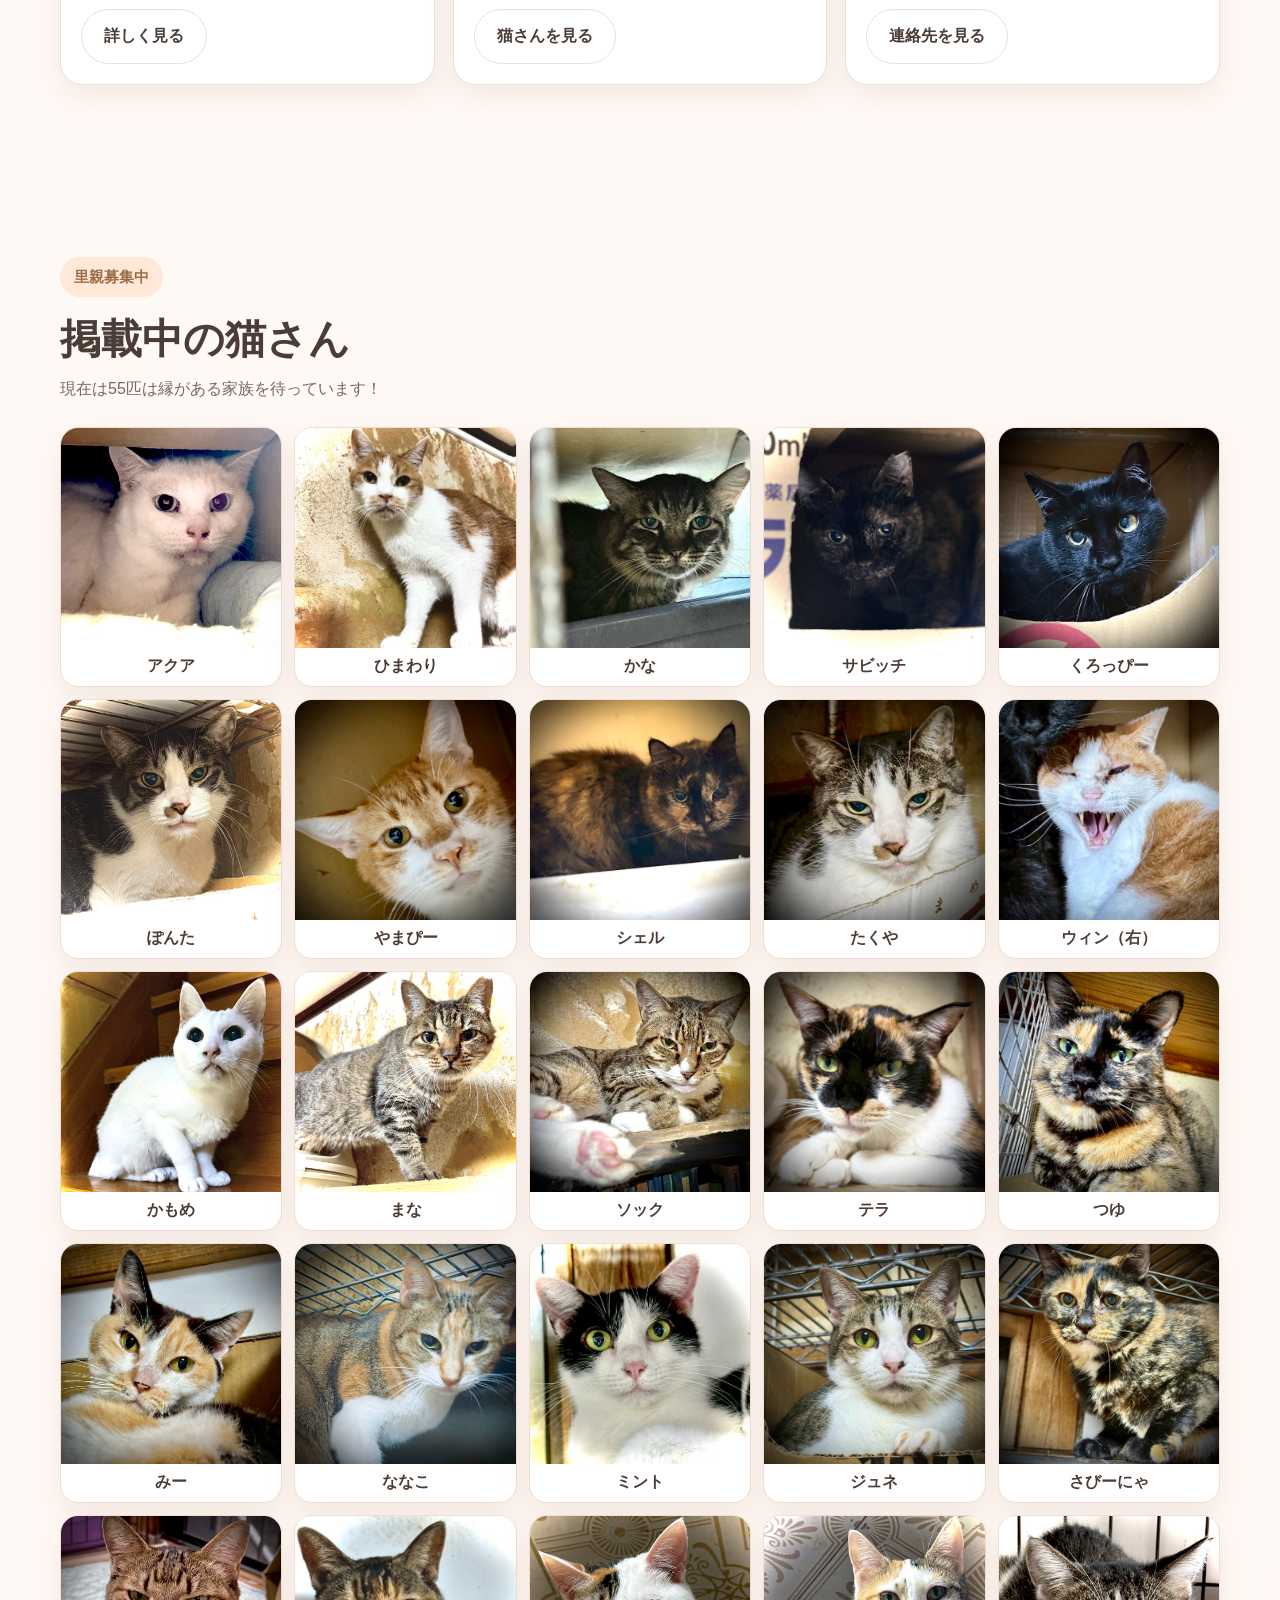
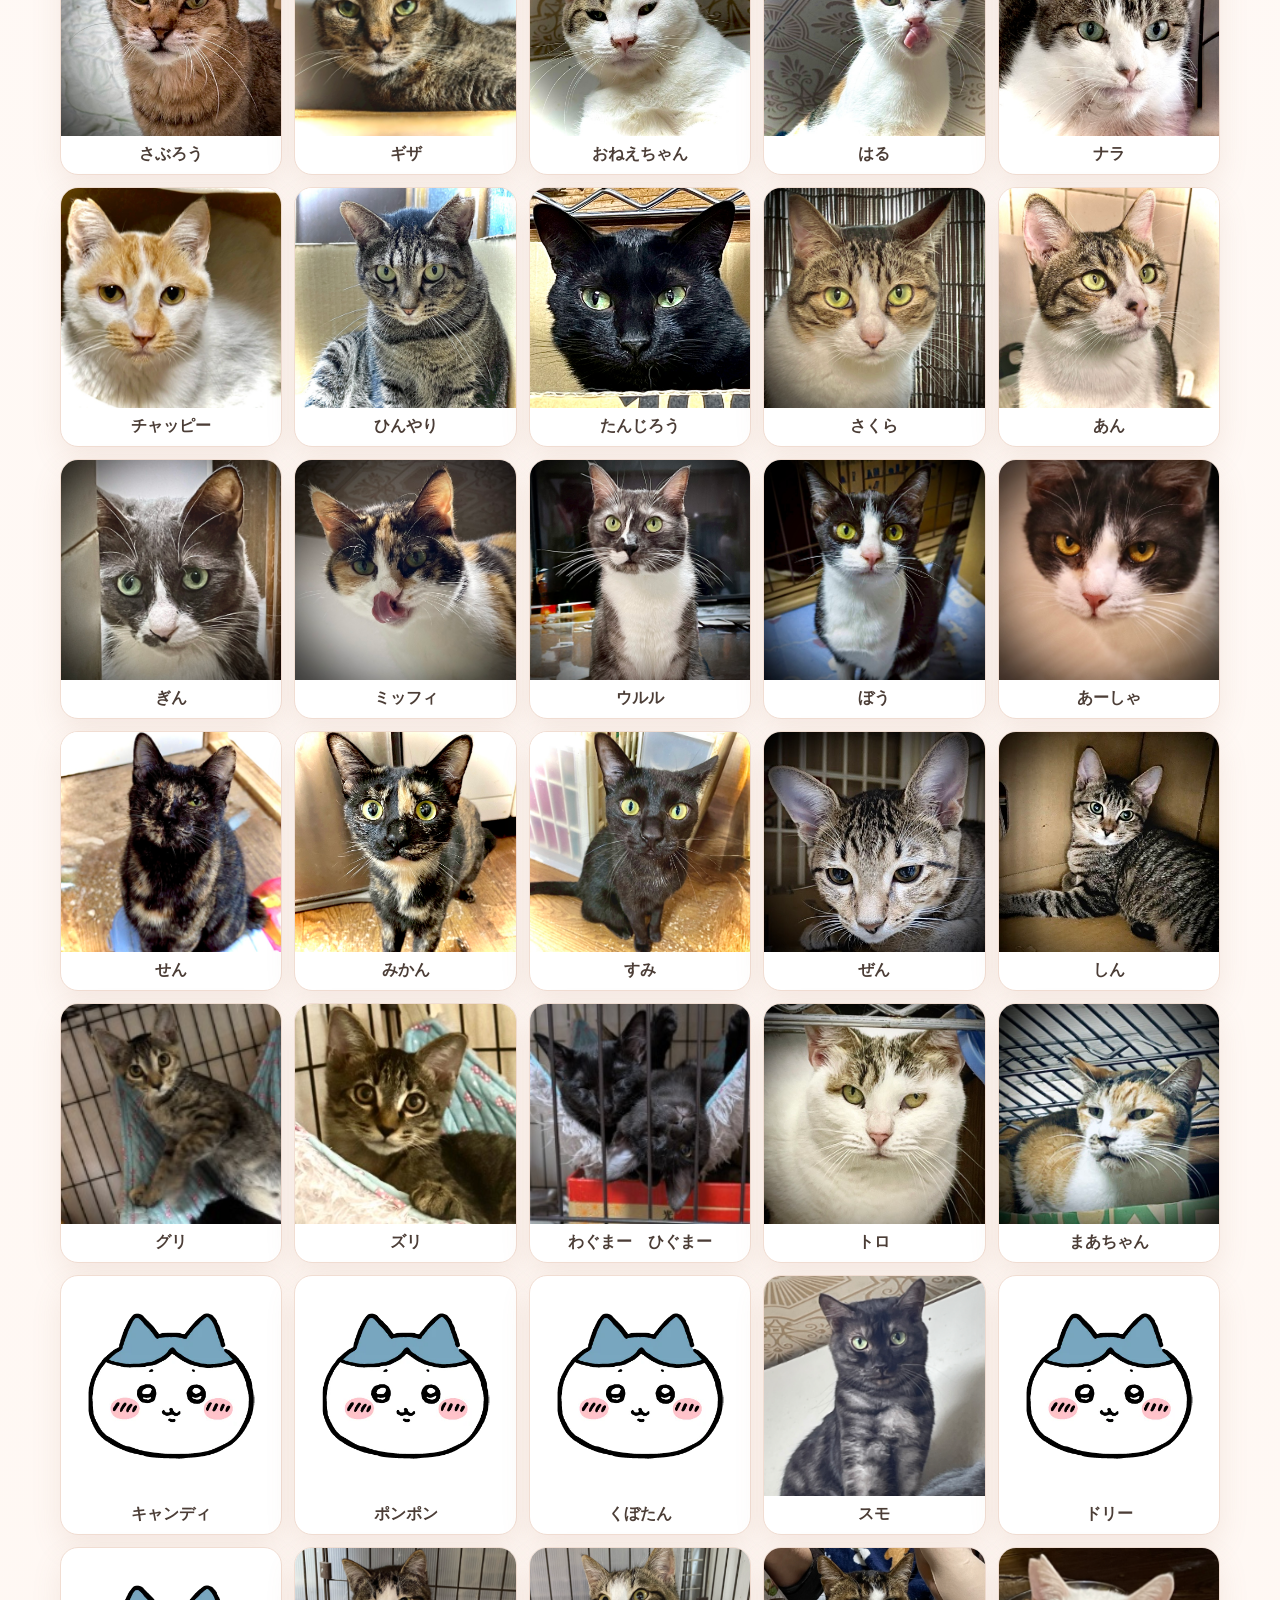
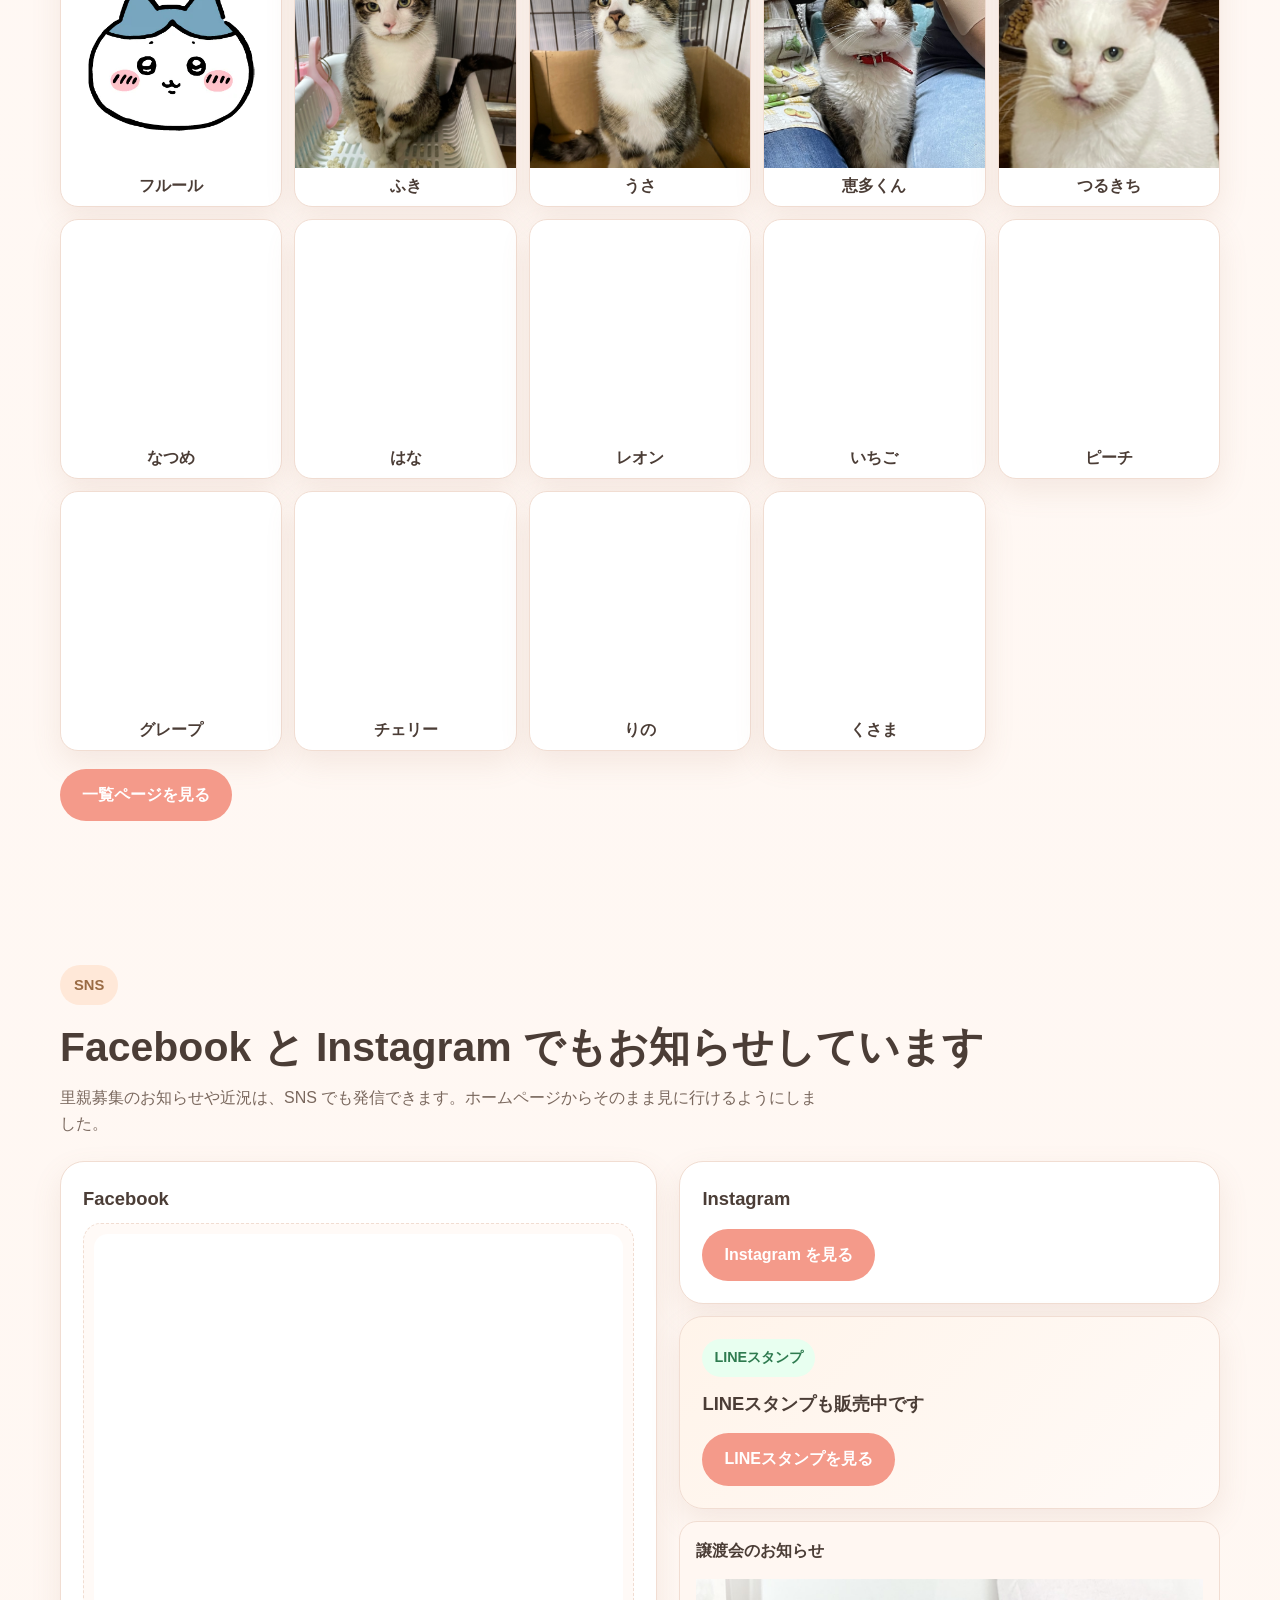
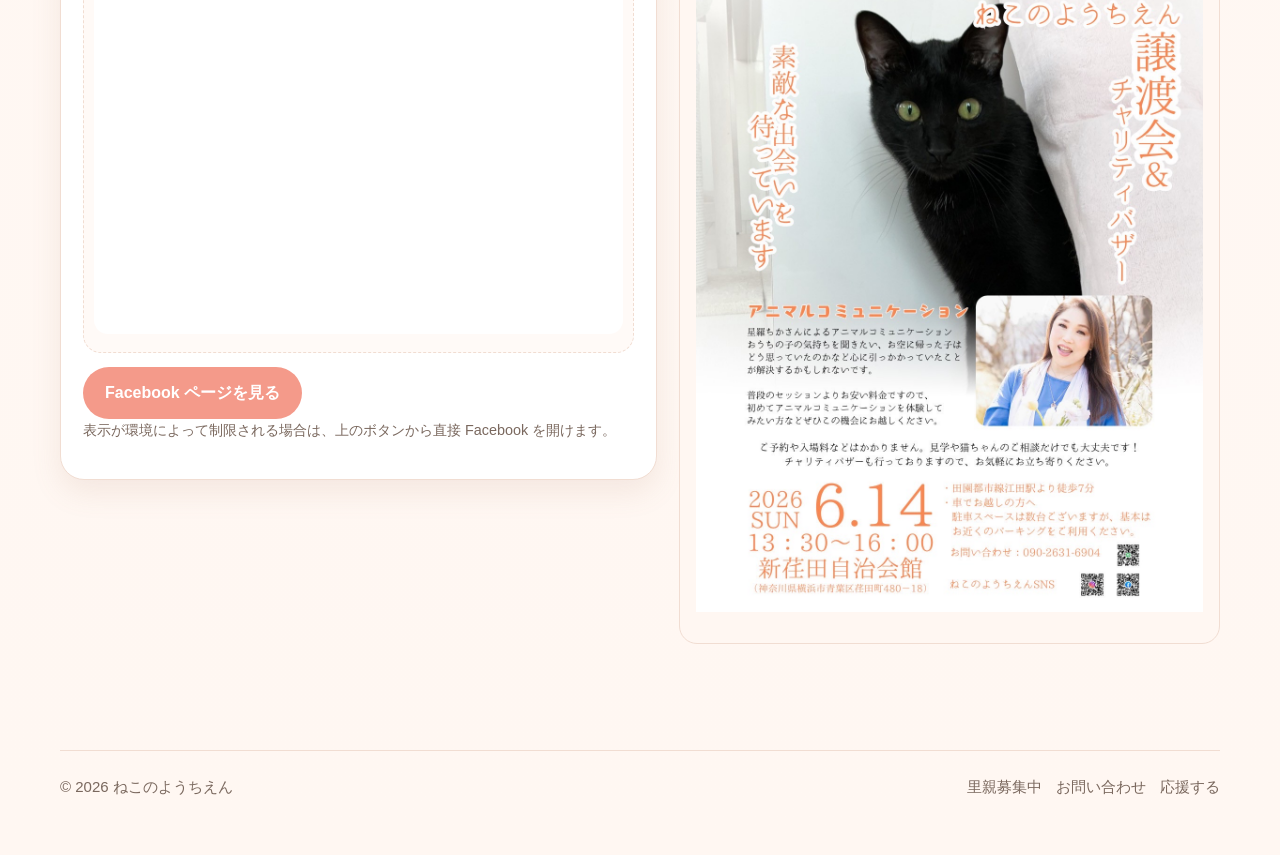
==== commit fe970efc: "Add files via upload" ====
--- a/index.html
+++ b/index.html
@@ -25,9 +25,21 @@
       <a href="support.html">応援する</a>
     </nav>
     <div class="nav-actions">
+      <div class="header-social" aria-label="SNSリンク">
+        <a href="https://www.facebook.com/nekohoiku?ref=embed_page" target="_blank" rel="noopener noreferrer" aria-label="Facebook">f</a>
+        <a href="https://www.instagram.com/nekohoiku/" target="_blank" rel="noopener noreferrer" aria-label="Instagram">IG</a>
+        <a href="https://store.line.me/stickershop/author/5823966/ja" target="_blank" rel="noopener noreferrer" aria-label="LINEスタンプ">line</a>
+      </div>
       <a class="btn btn-primary" href="contact.html">お問い合わせ</a>
-      <button class="menu-toggle" id="menuToggle" aria-label="開閉メニュー">☰</button>
-    </div>
+    </div>
+  </div>
+  <div class="container mobile-menu-row">
+    <button class="menu-toggle" id="menuToggle" aria-label="開閉メニュー">☰</button>
+    <nav class="mobile-quick-nav" aria-label="主要メニュー">
+      <a href="cats.html">里親募集中</a>
+      <a href="contact.html">お問い合わせ</a>
+      <a href="support.html">応援する</a>
+    </nav>
   </div>
 </header>
 
--- a/styles.css
+++ b/styles.css
@@ -849,3 +849,152 @@
     text-overflow: ellipsis;
   }
 }
+
+/* Mobile header update: hamburger on the left, SNS on the right, and fixed main links */
+.header-social {
+  display: none;
+  align-items: center;
+  gap: 8px;
+}
+
+.header-social a {
+  display: inline-flex;
+  align-items: center;
+  justify-content: center;
+  min-width: 42px;
+  height: 42px;
+  padding: 0 8px;
+  border: 2px solid var(--primary-dark);
+  border-radius: 8px;
+  background: rgba(255, 255, 255, 0.9);
+  color: #111;
+  font-size: 1.05rem;
+  font-weight: 900;
+  line-height: 1;
+}
+
+.mobile-menu-row {
+  display: none;
+}
+
+@media (max-width: 760px) {
+  .topbar {
+    background: rgba(255, 250, 247, 0.96);
+  }
+
+  .nav {
+    min-height: 72px;
+    gap: 10px;
+    position: relative;
+  }
+
+  .brand {
+    gap: 10px;
+    font-size: 1.2rem;
+    min-width: 0;
+  }
+
+  .brand span:last-child {
+    white-space: nowrap;
+  }
+
+  .brand-mark {
+    width: 42px;
+    height: 42px;
+    flex: 0 0 42px;
+  }
+
+  .nav-actions {
+    margin-left: auto;
+    gap: 0;
+  }
+
+  .header-social {
+    display: flex;
+  }
+
+  .header-social a {
+    min-width: 40px;
+    height: 40px;
+    font-size: 0.95rem;
+  }
+
+  .mobile-menu-row {
+    display: flex;
+    align-items: center;
+    gap: 10px;
+    padding-top: 10px;
+    padding-bottom: 12px;
+    border-top: 1px solid rgba(241, 221, 210, 0.8);
+  }
+
+  .menu-toggle {
+    display: inline-flex;
+    align-items: center;
+    justify-content: center;
+    width: 44px;
+    height: 44px;
+    flex: 0 0 44px;
+    color: #1594ff;
+    background: var(--card);
+    box-shadow: var(--shadow);
+  }
+
+  .mobile-quick-nav {
+    display: flex;
+    align-items: center;
+    justify-content: space-between;
+    gap: 8px;
+    flex: 1 1 auto;
+    min-width: 0;
+  }
+
+  .mobile-quick-nav a {
+    display: inline-flex;
+    align-items: center;
+    justify-content: center;
+    white-space: nowrap;
+    color: #111;
+    font-size: clamp(1rem, 4vw, 1.25rem);
+    font-weight: 800;
+    text-decoration: underline;
+    text-underline-offset: 4px;
+  }
+
+  .nav-links {
+    left: 10px;
+    right: 10px;
+    top: calc(100% + 66px);
+    z-index: 80;
+  }
+
+  .section:first-child,
+  .hero:first-child {
+    padding-top: 28px;
+  }
+}
+
+@media (max-width: 390px) {
+  .brand {
+    font-size: 1.05rem;
+  }
+
+  .header-social {
+    gap: 5px;
+  }
+
+  .header-social a {
+    min-width: 36px;
+    height: 36px;
+    padding: 0 6px;
+    font-size: 0.85rem;
+  }
+
+  .mobile-menu-row {
+    gap: 8px;
+  }
+
+  .mobile-quick-nav {
+    gap: 6px;
+  }
+}
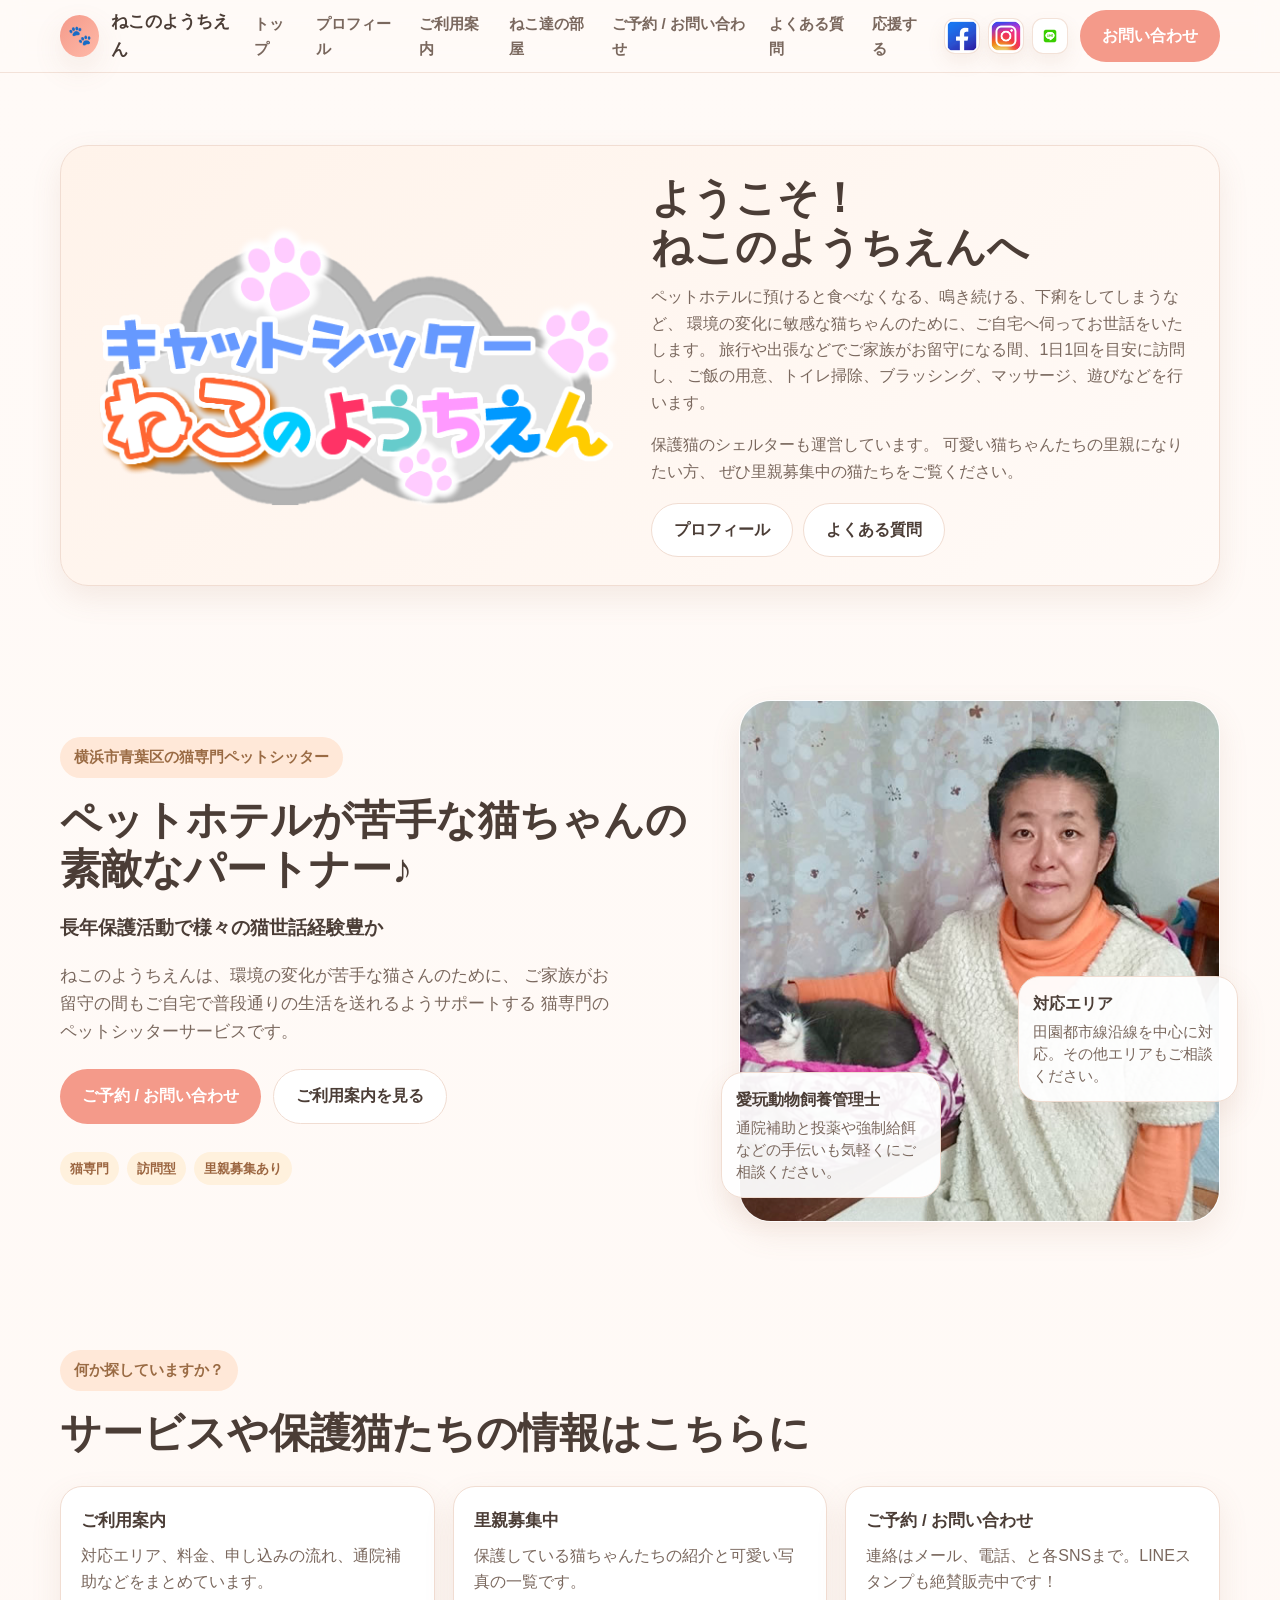
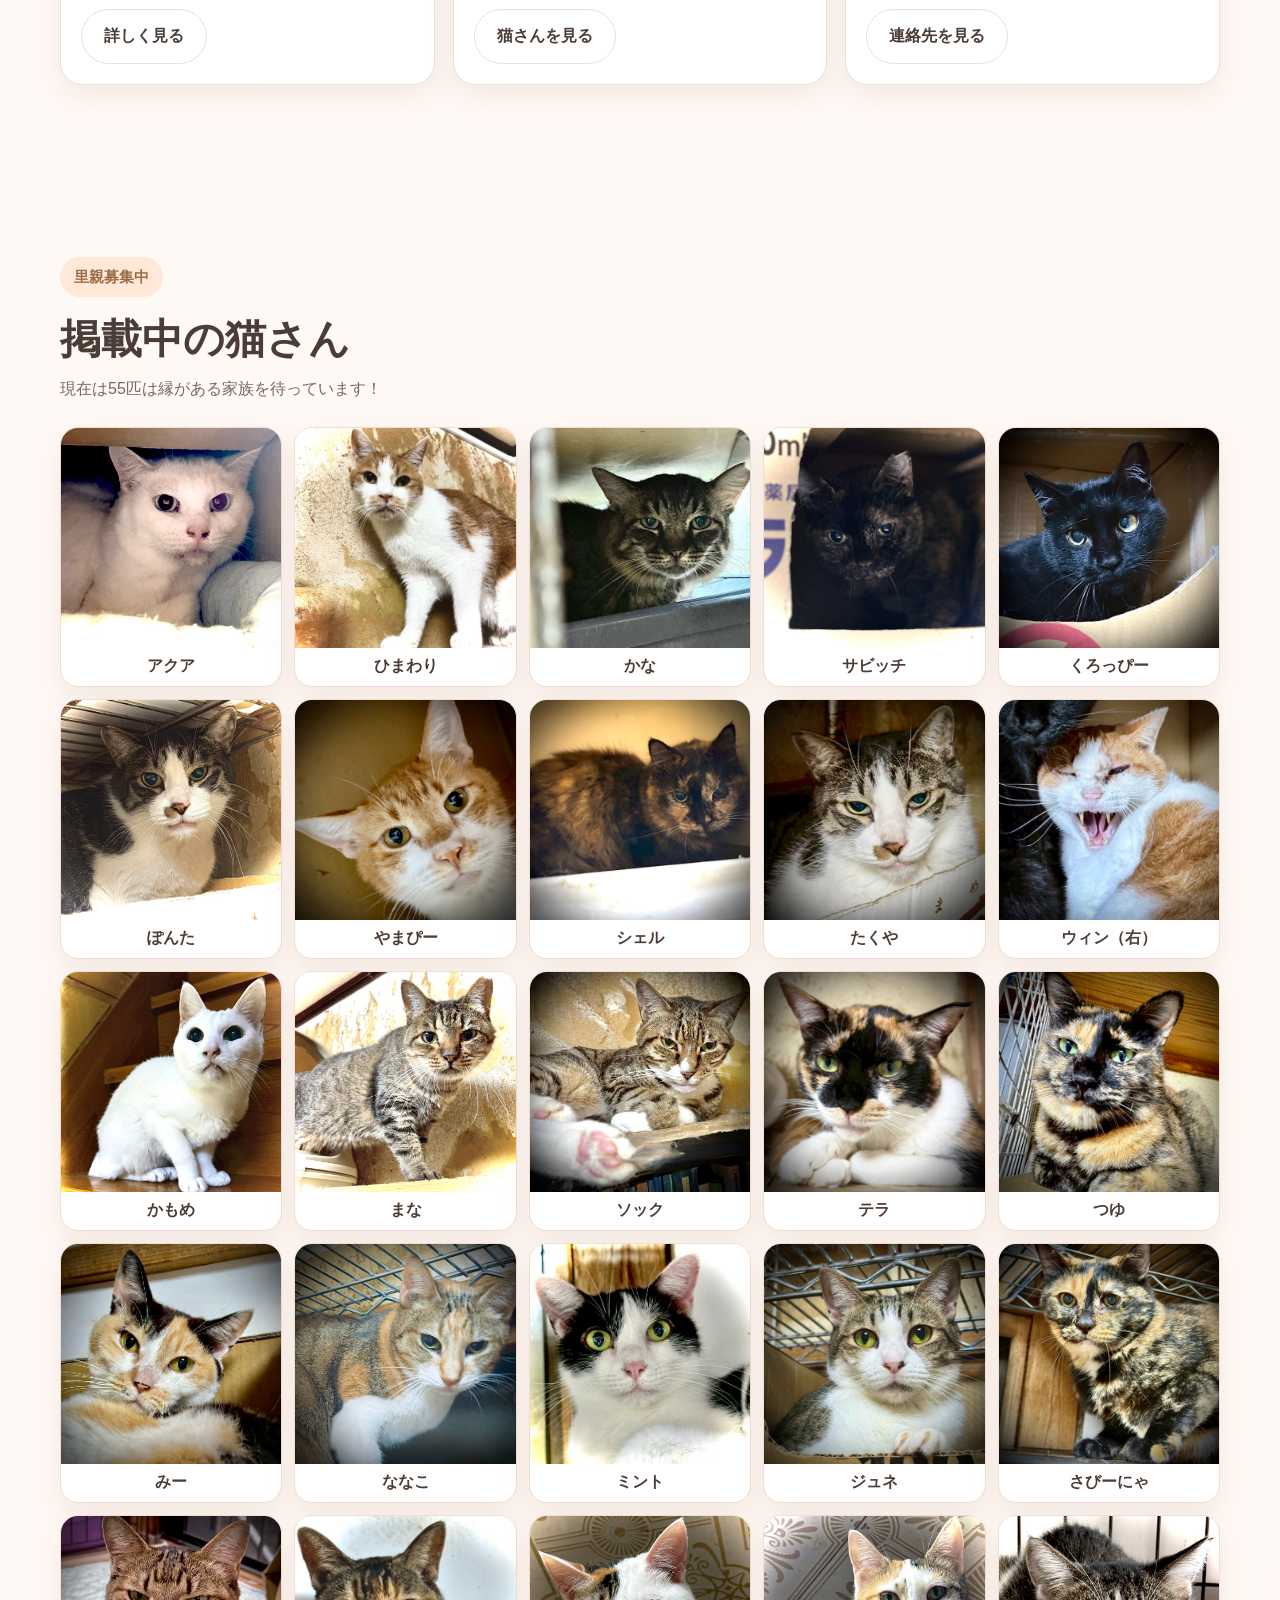
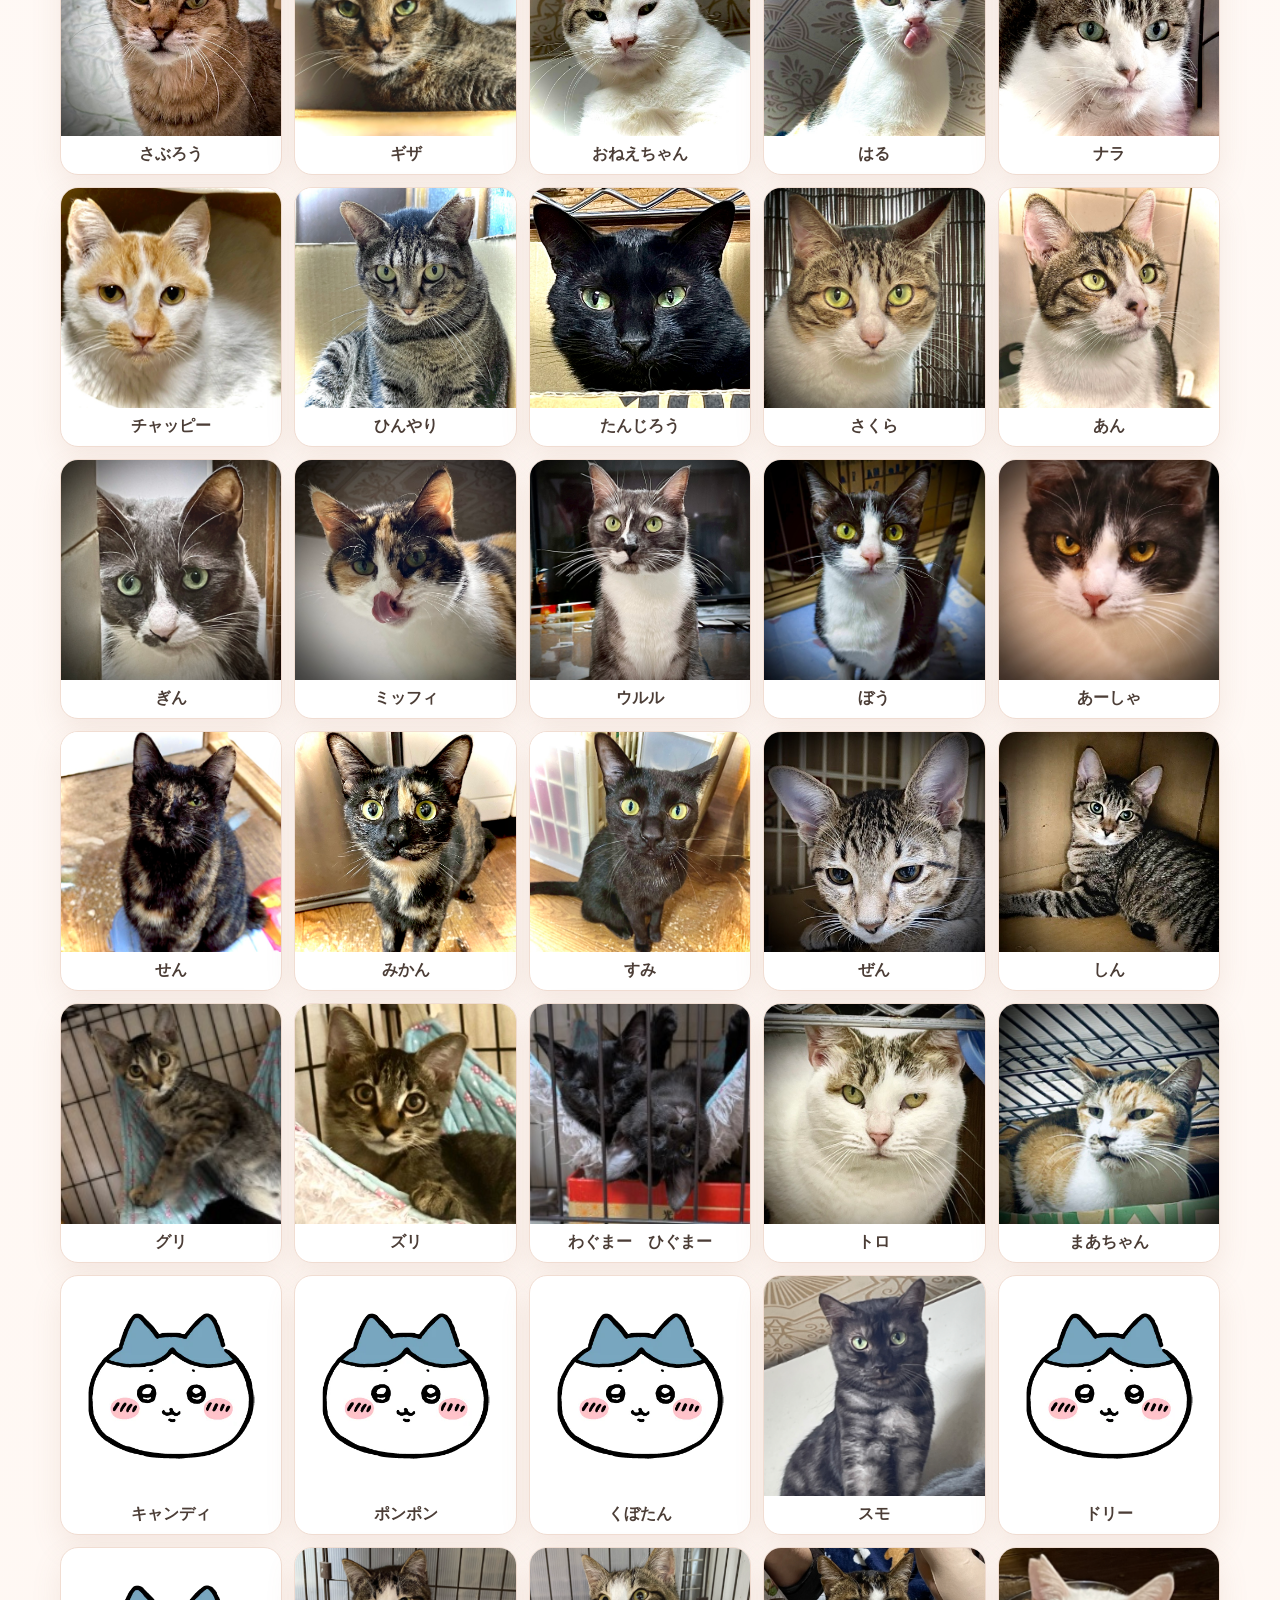
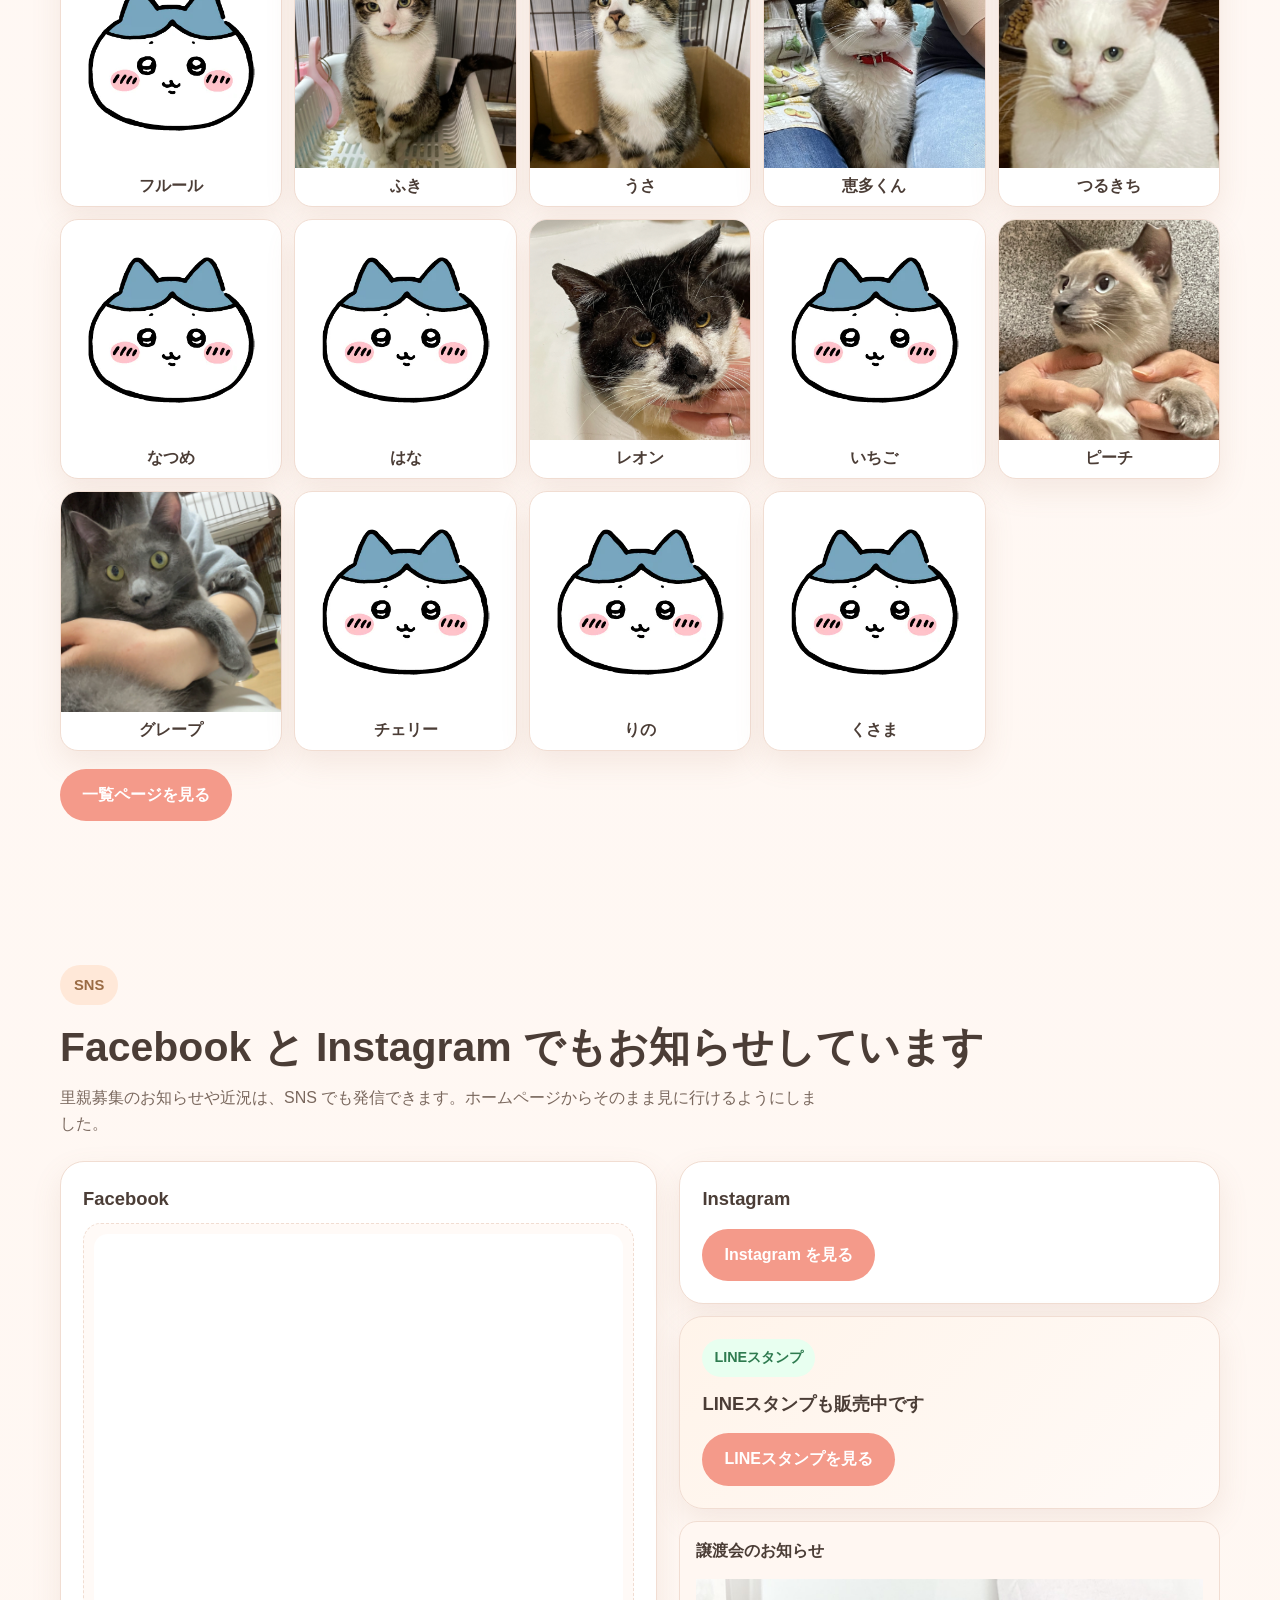
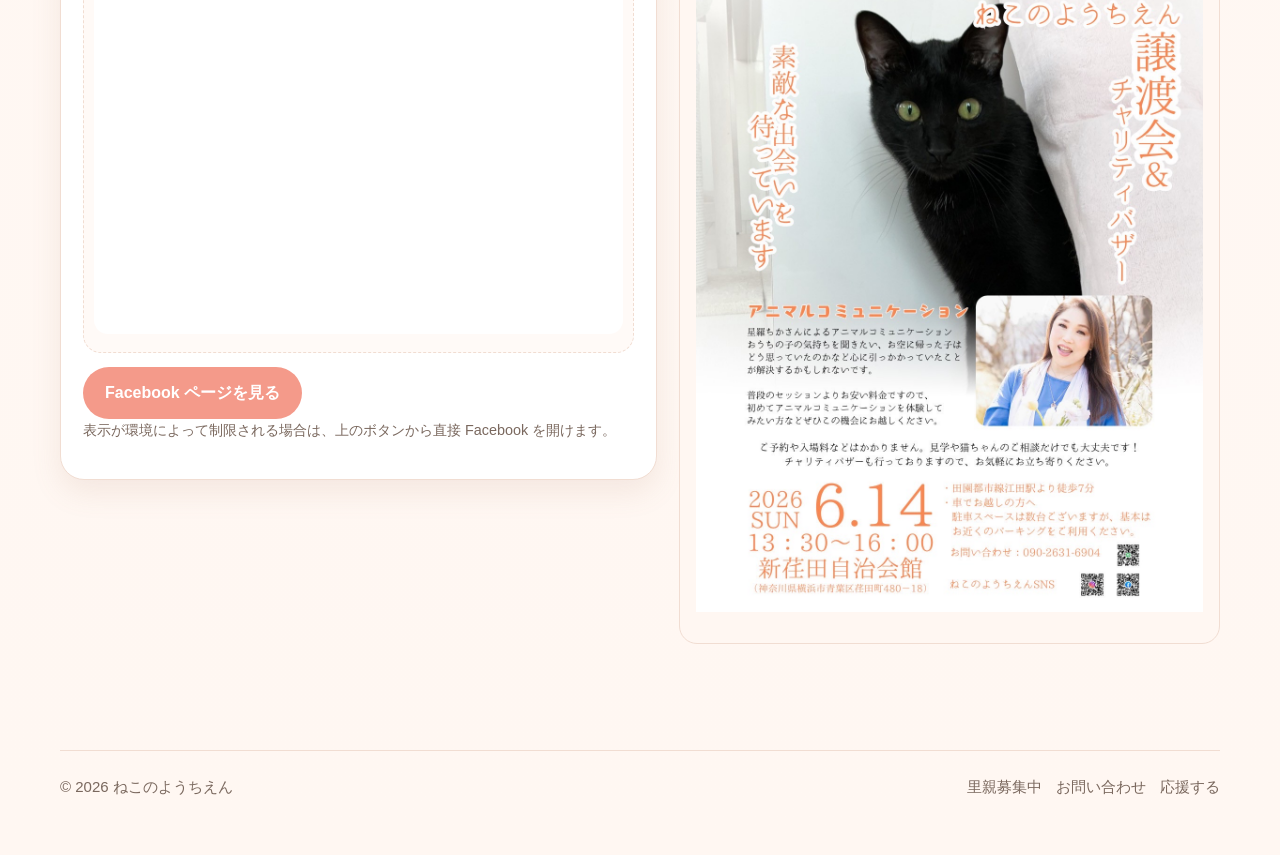
==== commit f136e3ac: "Add files via upload" ====
--- a/index.html
+++ b/index.html
@@ -11,10 +11,13 @@
 
 <header class="topbar">
   <div class="container nav">
+    <button class="menu-toggle" id="menuToggle" aria-label="開閉メニュー">☰</button>
+
     <a href="index.html" class="brand" aria-label="トップへ">
       <span class="brand-mark">🐾</span>
       <span>ねこのようちえん</span>
     </a>
+
     <nav class="nav-links" id="mobileMenu">
       <a href="index.html">トップ</a>
       <a href="profile.html">プロフィール</a>
@@ -24,23 +27,28 @@
       <a href="faq.html">よくある質問</a>
       <a href="support.html">応援する</a>
     </nav>
+
     <div class="nav-actions">
-      <div class="header-social" aria-label="SNSリンク">
-        <a href="https://www.facebook.com/nekohoiku?ref=embed_page" target="_blank" rel="noopener noreferrer" aria-label="Facebook">f</a>
-        <a href="https://www.instagram.com/nekohoiku/" target="_blank" rel="noopener noreferrer" aria-label="Instagram">IG</a>
-        <a href="https://store.line.me/stickershop/author/5823966/ja" target="_blank" rel="noopener noreferrer" aria-label="LINEスタンプ">line</a>
-      </div>
-      <a class="btn btn-primary" href="contact.html">お問い合わせ</a>
+      <div class="sns-icons" aria-label="SNSリンク">
+        <a class="sns-icon" href="https://www.facebook.com/nekohoiku?ref=embed_page" target="_blank" rel="noopener noreferrer" aria-label="Facebook">
+          <img src="images/sns-facebook.png" alt="Facebook" />
+        </a>
+        <a class="sns-icon" href="https://www.instagram.com/nekohoiku/" target="_blank" rel="noopener noreferrer" aria-label="Instagram">
+          <img src="images/sns-instagram.png" alt="Instagram" />
+        </a>
+        <a class="sns-icon" href="https://store.line.me/stickershop/product/32294280/ja" target="_blank" rel="noopener noreferrer" aria-label="LINE">
+          <img src="images/sns-line.png" alt="LINE" />
+        </a>
+      </div>
+      <a class="btn btn-primary nav-contact" href="contact.html">お問い合わせ</a>
     </div>
   </div>
-  <div class="container mobile-menu-row">
-    <button class="menu-toggle" id="menuToggle" aria-label="開閉メニュー">☰</button>
-    <nav class="mobile-quick-nav" aria-label="主要メニュー">
-      <a href="cats.html">里親募集中</a>
-      <a href="contact.html">お問い合わせ</a>
-      <a href="support.html">応援する</a>
-    </nav>
-  </div>
+
+  <nav class="mobile-quick-nav" aria-label="主要メニュー">
+    <a href="cats.html">里親募集中</a>
+    <a href="contact.html">お問い合わせ</a>
+    <a href="support.html">応援する</a>
+  </nav>
 </header>
 
 <main>
--- a/styles.css
+++ b/styles.css
@@ -850,30 +850,51 @@
   }
 }
 
-/* Mobile header update: hamburger on the left, SNS on the right, and fixed main links */
-.header-social {
-  display: none;
+
+/* Mobile header SNS update (2026-06-13) */
+.nav {
+  position: relative;
+}
+
+.nav-actions {
+  margin-left: auto;
+}
+
+.nav-contact {
+  white-space: nowrap;
+}
+
+.sns-icons {
+  display: flex;
   align-items: center;
   gap: 8px;
 }
 
-.header-social a {
-  display: inline-flex;
-  align-items: center;
-  justify-content: center;
-  min-width: 42px;
-  height: 42px;
-  padding: 0 8px;
-  border: 2px solid var(--primary-dark);
-  border-radius: 8px;
-  background: rgba(255, 255, 255, 0.9);
-  color: #111;
-  font-size: 1.05rem;
-  font-weight: 900;
-  line-height: 1;
-}
-
-.mobile-menu-row {
+.sns-icon {
+  width: 36px;
+  height: 36px;
+  border-radius: 11px;
+  display: grid;
+  place-items: center;
+  background: #fff;
+  border: 1px solid rgba(241, 221, 210, 0.85);
+  box-shadow: 0 8px 18px rgba(166, 118, 88, 0.10);
+  overflow: hidden;
+  transition: transform 0.18s ease, box-shadow 0.18s ease;
+}
+
+.sns-icon:hover {
+  transform: translateY(-1px);
+  box-shadow: 0 10px 24px rgba(232, 129, 111, 0.16);
+}
+
+.sns-icon img {
+  width: 100%;
+  height: 100%;
+  object-fit: cover;
+}
+
+.mobile-quick-nav {
   display: none;
 }
 
@@ -883,118 +904,179 @@
   }
 
   .nav {
-    min-height: 72px;
-    gap: 10px;
-    position: relative;
+    min-height: 66px;
+    gap: 9px;
   }
 
   .brand {
-    gap: 10px;
-    font-size: 1.2rem;
+    flex: 1 1 auto;
     min-width: 0;
+    gap: 9px;
+    font-size: clamp(1rem, 4.2vw, 1.22rem);
   }
 
   .brand span:last-child {
     white-space: nowrap;
+    overflow: hidden;
+    text-overflow: ellipsis;
   }
 
   .brand-mark {
+    width: 40px;
+    height: 40px;
+    flex: 0 0 40px;
+    background: linear-gradient(135deg, var(--primary), #ffb9a8);
+  }
+
+  .menu-toggle {
+    display: inline-grid;
+    place-items: center;
+    flex: 0 0 42px;
     width: 42px;
     height: 42px;
-    flex: 0 0 42px;
+    padding: 0;
+    border-radius: 14px;
+    background: linear-gradient(135deg, var(--primary), #ffb9a8);
+    color: #fff;
+    font-size: 1.22rem;
+    font-weight: 800;
+    box-shadow: 0 10px 22px rgba(232, 129, 111, 0.25);
+  }
+
+  .menu-toggle:active {
+    transform: translateY(1px);
+    background: var(--primary-dark);
+  }
+
+  .nav-links {
+    left: 12px;
+    right: auto;
+    top: calc(100% + 8px);
+    width: min(270px, calc(100vw - 24px));
+    background: rgba(255, 255, 255, 0.99);
+    border: 1px solid var(--line);
+    border-radius: 20px;
+    box-shadow: 0 18px 38px rgba(166, 118, 88, 0.20);
+    padding: 12px;
+    z-index: 80;
+  }
+
+  .nav-links a {
+    padding: 10px 12px;
+    border-radius: 999px;
+    background: #fff7f2;
+    color: var(--text);
+    font-weight: 800;
+  }
+
+  .nav-links a:hover {
+    background: var(--accent-2);
+    color: var(--primary-dark);
   }
 
   .nav-actions {
-    margin-left: auto;
     gap: 0;
-  }
-
-  .header-social {
-    display: flex;
-  }
-
-  .header-social a {
-    min-width: 40px;
-    height: 40px;
-    font-size: 0.95rem;
-  }
-
-  .mobile-menu-row {
+    margin-left: 0;
+    flex: 0 0 auto;
+  }
+
+  .nav-contact {
+    display: none;
+  }
+
+  .sns-icons {
+    gap: 6px;
+  }
+
+  .sns-icon {
+    width: 34px;
+    height: 34px;
+    border-radius: 9px;
+    box-shadow: 0 6px 14px rgba(166, 118, 88, 0.10);
+  }
+
+  .mobile-quick-nav {
+    display: grid;
+    grid-template-columns: repeat(3, minmax(0, 1fr));
+    gap: 7px;
+    width: min(calc(100% - 20px), var(--max));
+    margin: 0 auto 10px;
+  }
+
+  .mobile-quick-nav a {
     display: flex;
     align-items: center;
-    gap: 10px;
-    padding-top: 10px;
-    padding-bottom: 12px;
-    border-top: 1px solid rgba(241, 221, 210, 0.8);
+    justify-content: center;
+    min-height: 38px;
+    padding: 8px 4px;
+    border-radius: 999px;
+    background: linear-gradient(135deg, #fff, #fff7f2);
+    border: 1px solid var(--line);
+    color: var(--text);
+    box-shadow: 0 8px 18px rgba(166, 118, 88, 0.10);
+    font-size: clamp(0.78rem, 3.4vw, 0.94rem);
+    font-weight: 800;
+    letter-spacing: 0.01em;
+    line-height: 1.2;
+    white-space: nowrap;
+  }
+
+  .mobile-quick-nav a::before {
+    content: "🐾";
+    margin-right: 4px;
+    font-size: 0.86em;
+    opacity: 0.8;
+  }
+
+  .mobile-quick-nav a:active,
+  .mobile-quick-nav a:hover {
+    background: var(--accent-2);
+    color: var(--primary-dark);
+  }
+}
+
+@media (max-width: 380px) {
+  .container {
+    width: min(calc(100% - 16px), var(--max));
+  }
+
+  .nav {
+    gap: 6px;
+  }
+
+  .brand {
+    gap: 7px;
+    font-size: 1rem;
+  }
+
+  .brand-mark {
+    width: 36px;
+    height: 36px;
+    flex-basis: 36px;
   }
 
   .menu-toggle {
-    display: inline-flex;
-    align-items: center;
-    justify-content: center;
-    width: 44px;
-    height: 44px;
-    flex: 0 0 44px;
-    color: #1594ff;
-    background: var(--card);
-    box-shadow: var(--shadow);
+    flex-basis: 38px;
+    width: 38px;
+    height: 38px;
+  }
+
+  .sns-icons {
+    gap: 4px;
+  }
+
+  .sns-icon {
+    width: 31px;
+    height: 31px;
+    border-radius: 8px;
   }
 
   .mobile-quick-nav {
-    display: flex;
-    align-items: center;
-    justify-content: space-between;
-    gap: 8px;
-    flex: 1 1 auto;
-    min-width: 0;
+    gap: 5px;
   }
 
   .mobile-quick-nav a {
-    display: inline-flex;
-    align-items: center;
-    justify-content: center;
-    white-space: nowrap;
-    color: #111;
-    font-size: clamp(1rem, 4vw, 1.25rem);
-    font-weight: 800;
-    text-decoration: underline;
-    text-underline-offset: 4px;
-  }
-
-  .nav-links {
-    left: 10px;
-    right: 10px;
-    top: calc(100% + 66px);
-    z-index: 80;
-  }
-
-  .section:first-child,
-  .hero:first-child {
-    padding-top: 28px;
-  }
-}
-
-@media (max-width: 390px) {
-  .brand {
-    font-size: 1.05rem;
-  }
-
-  .header-social {
-    gap: 5px;
-  }
-
-  .header-social a {
-    min-width: 36px;
-    height: 36px;
-    padding: 0 6px;
-    font-size: 0.85rem;
-  }
-
-  .mobile-menu-row {
-    gap: 8px;
-  }
-
-  .mobile-quick-nav {
-    gap: 6px;
-  }
-}
+    min-height: 36px;
+    font-size: 0.75rem;
+  }
+}
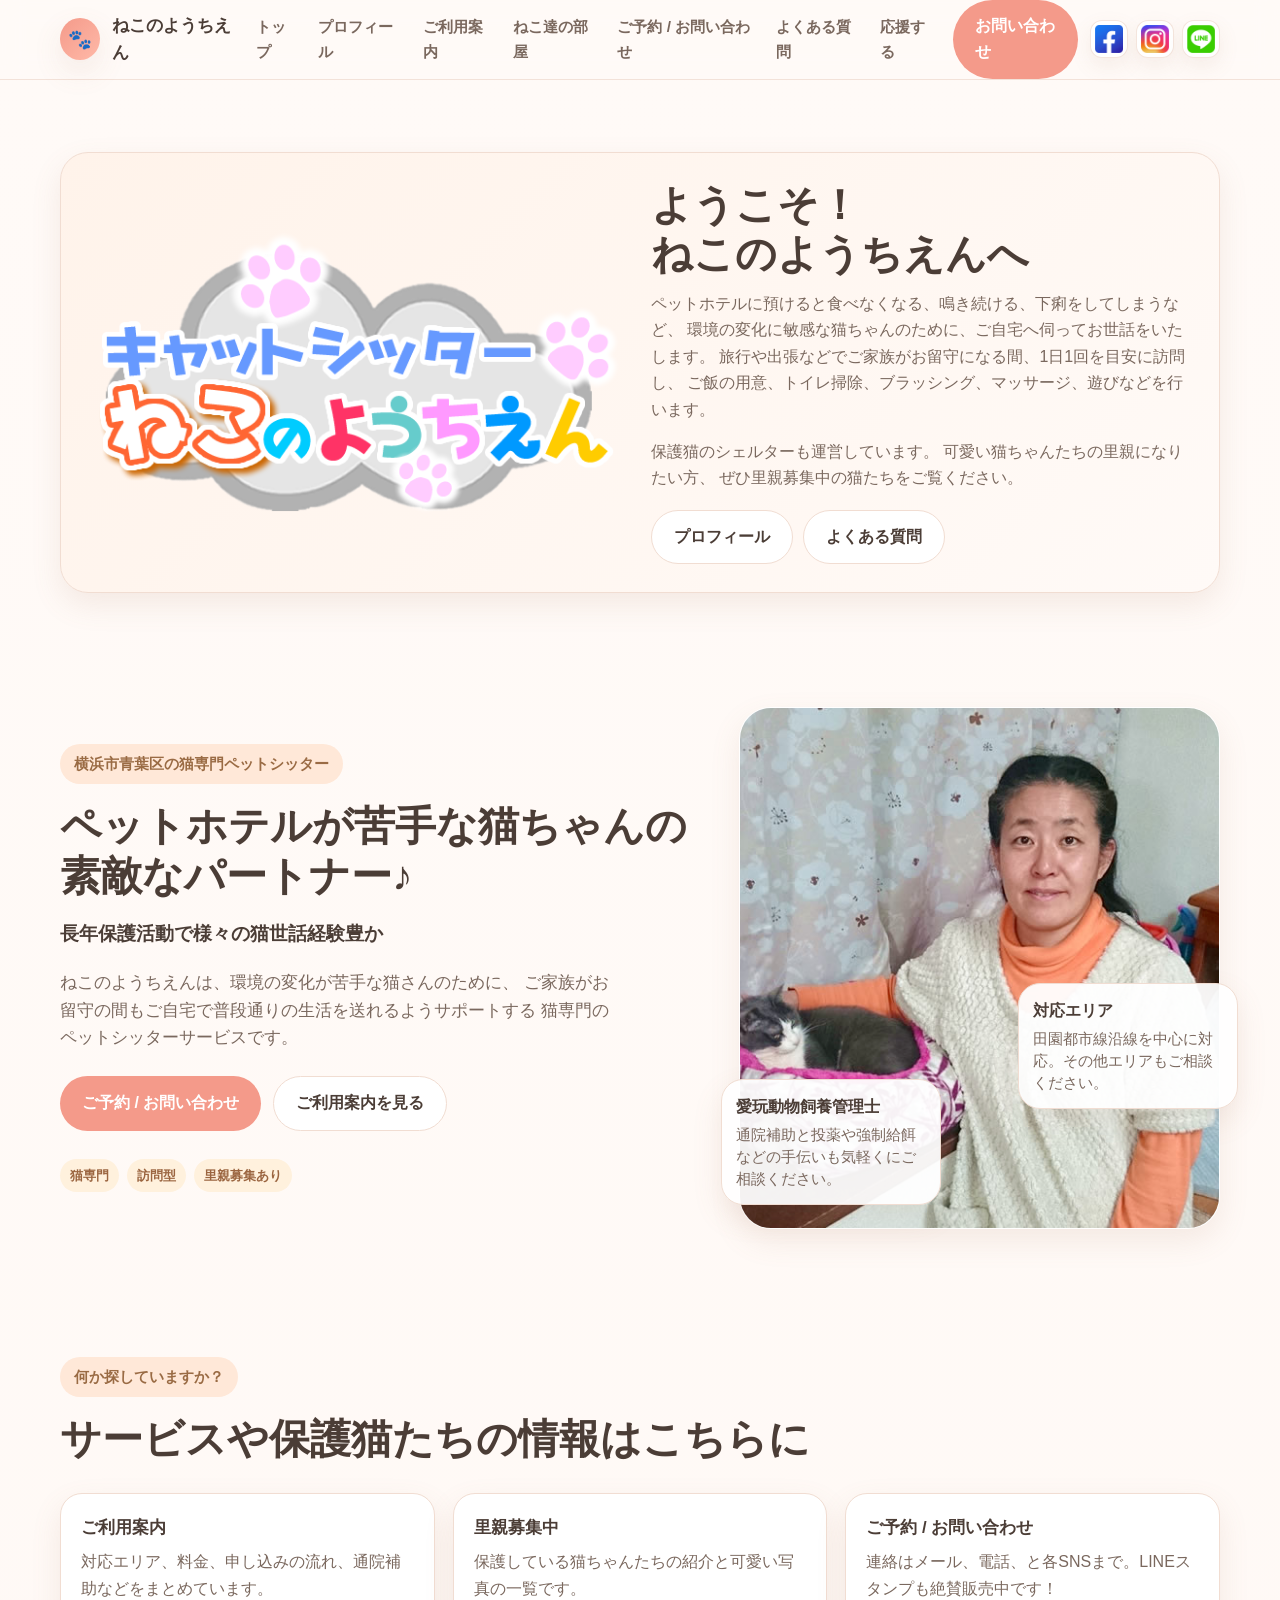
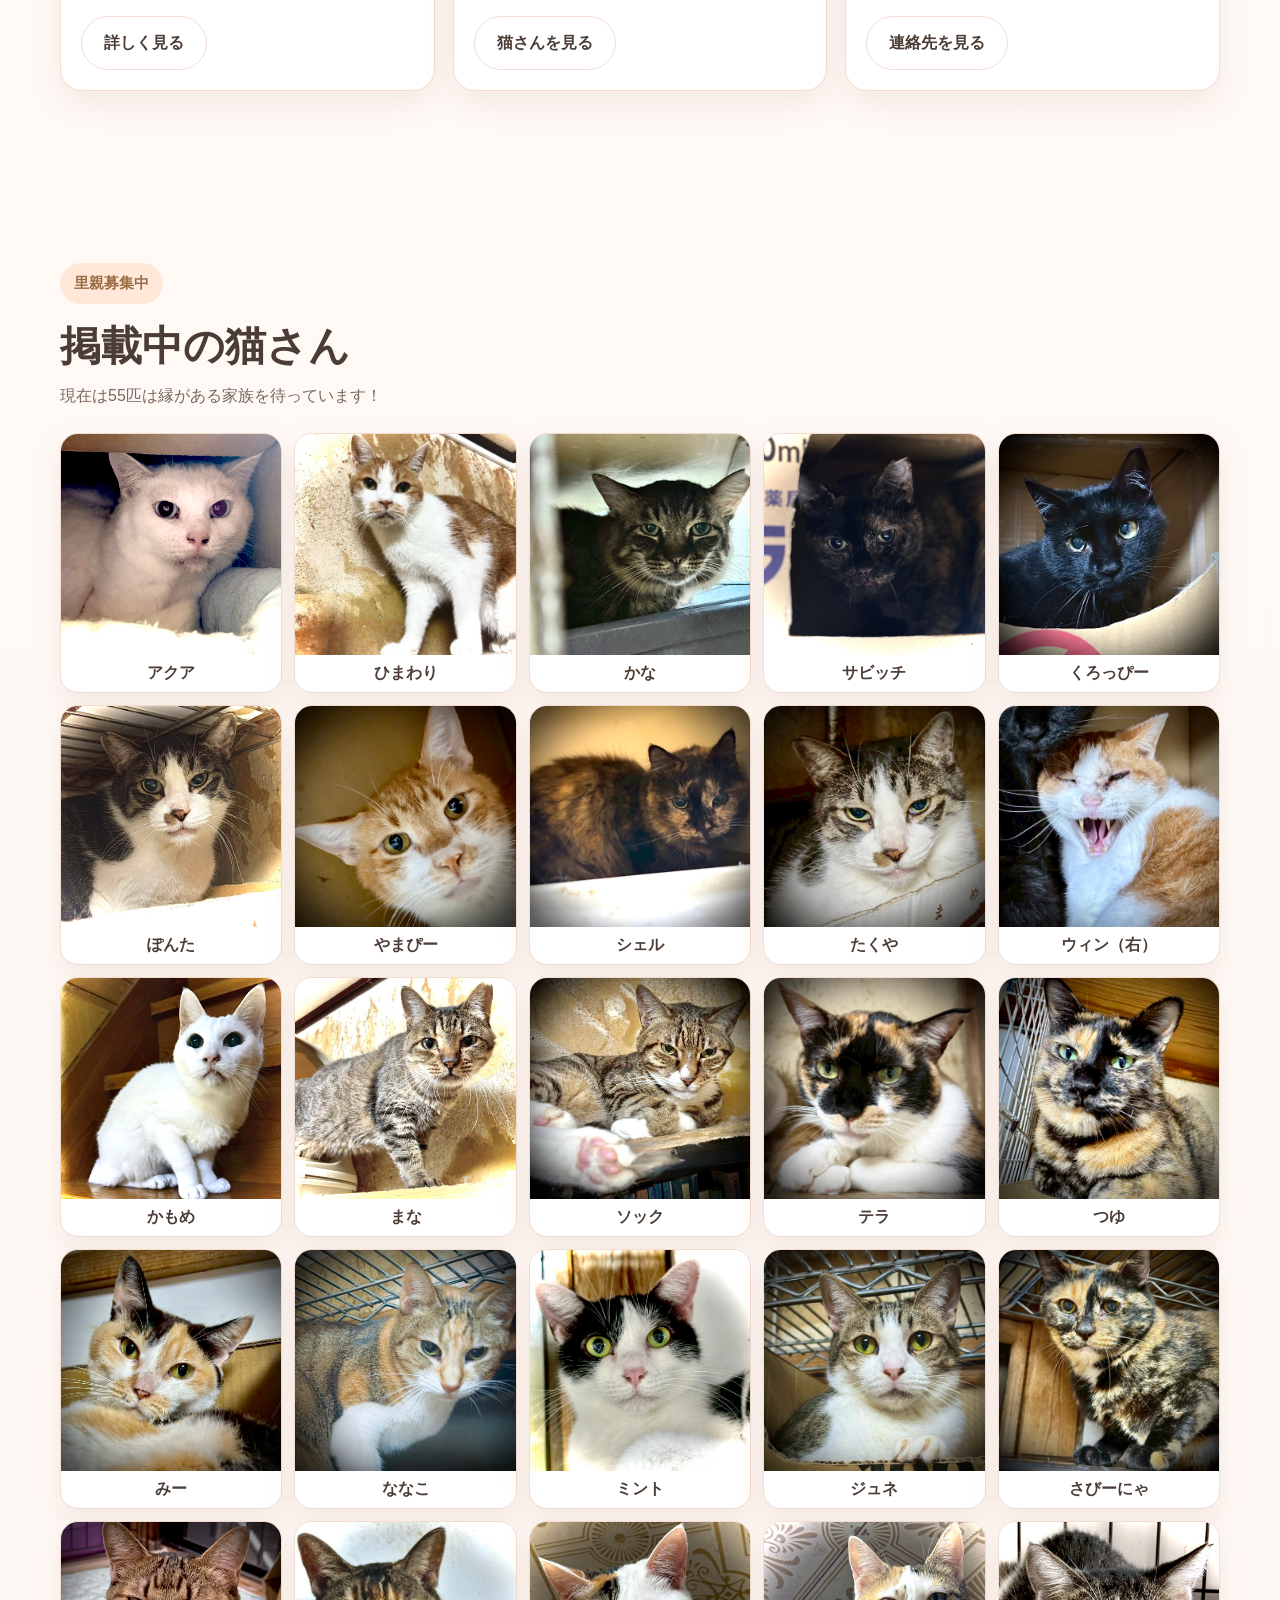
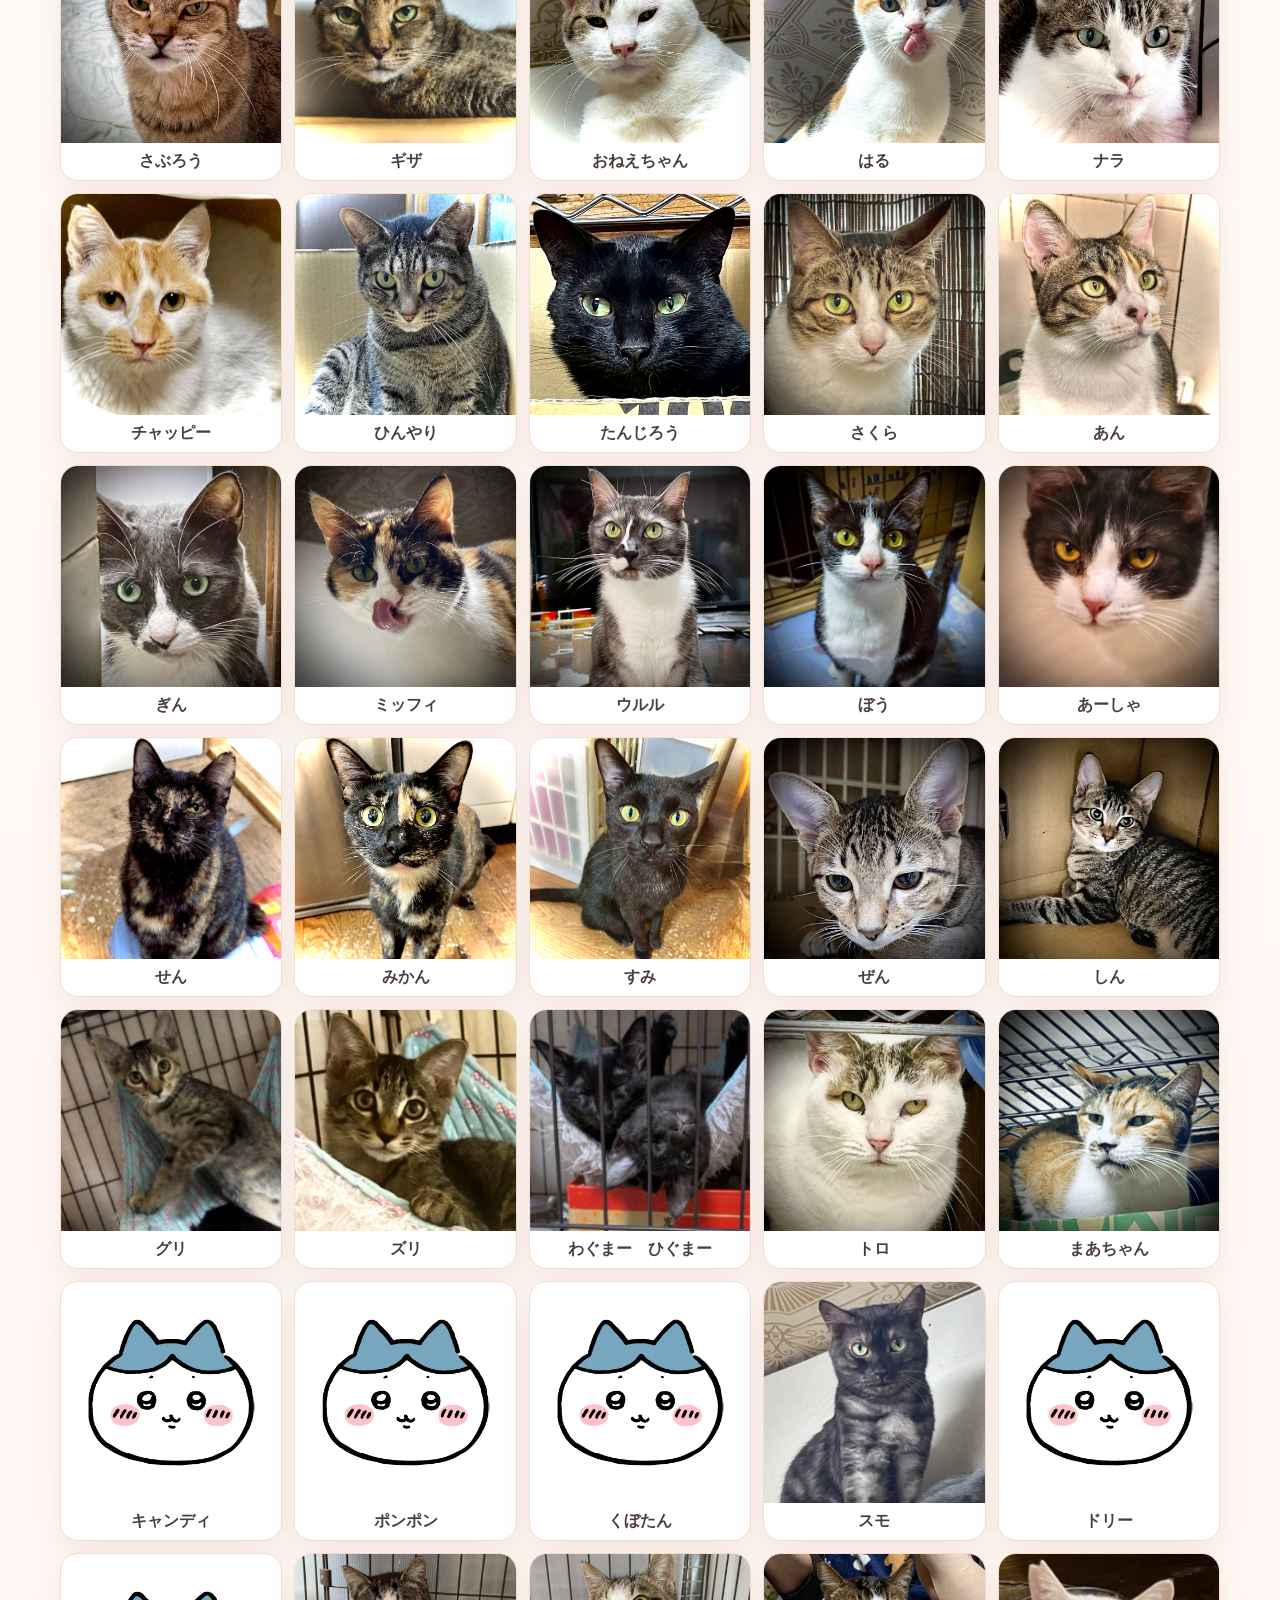
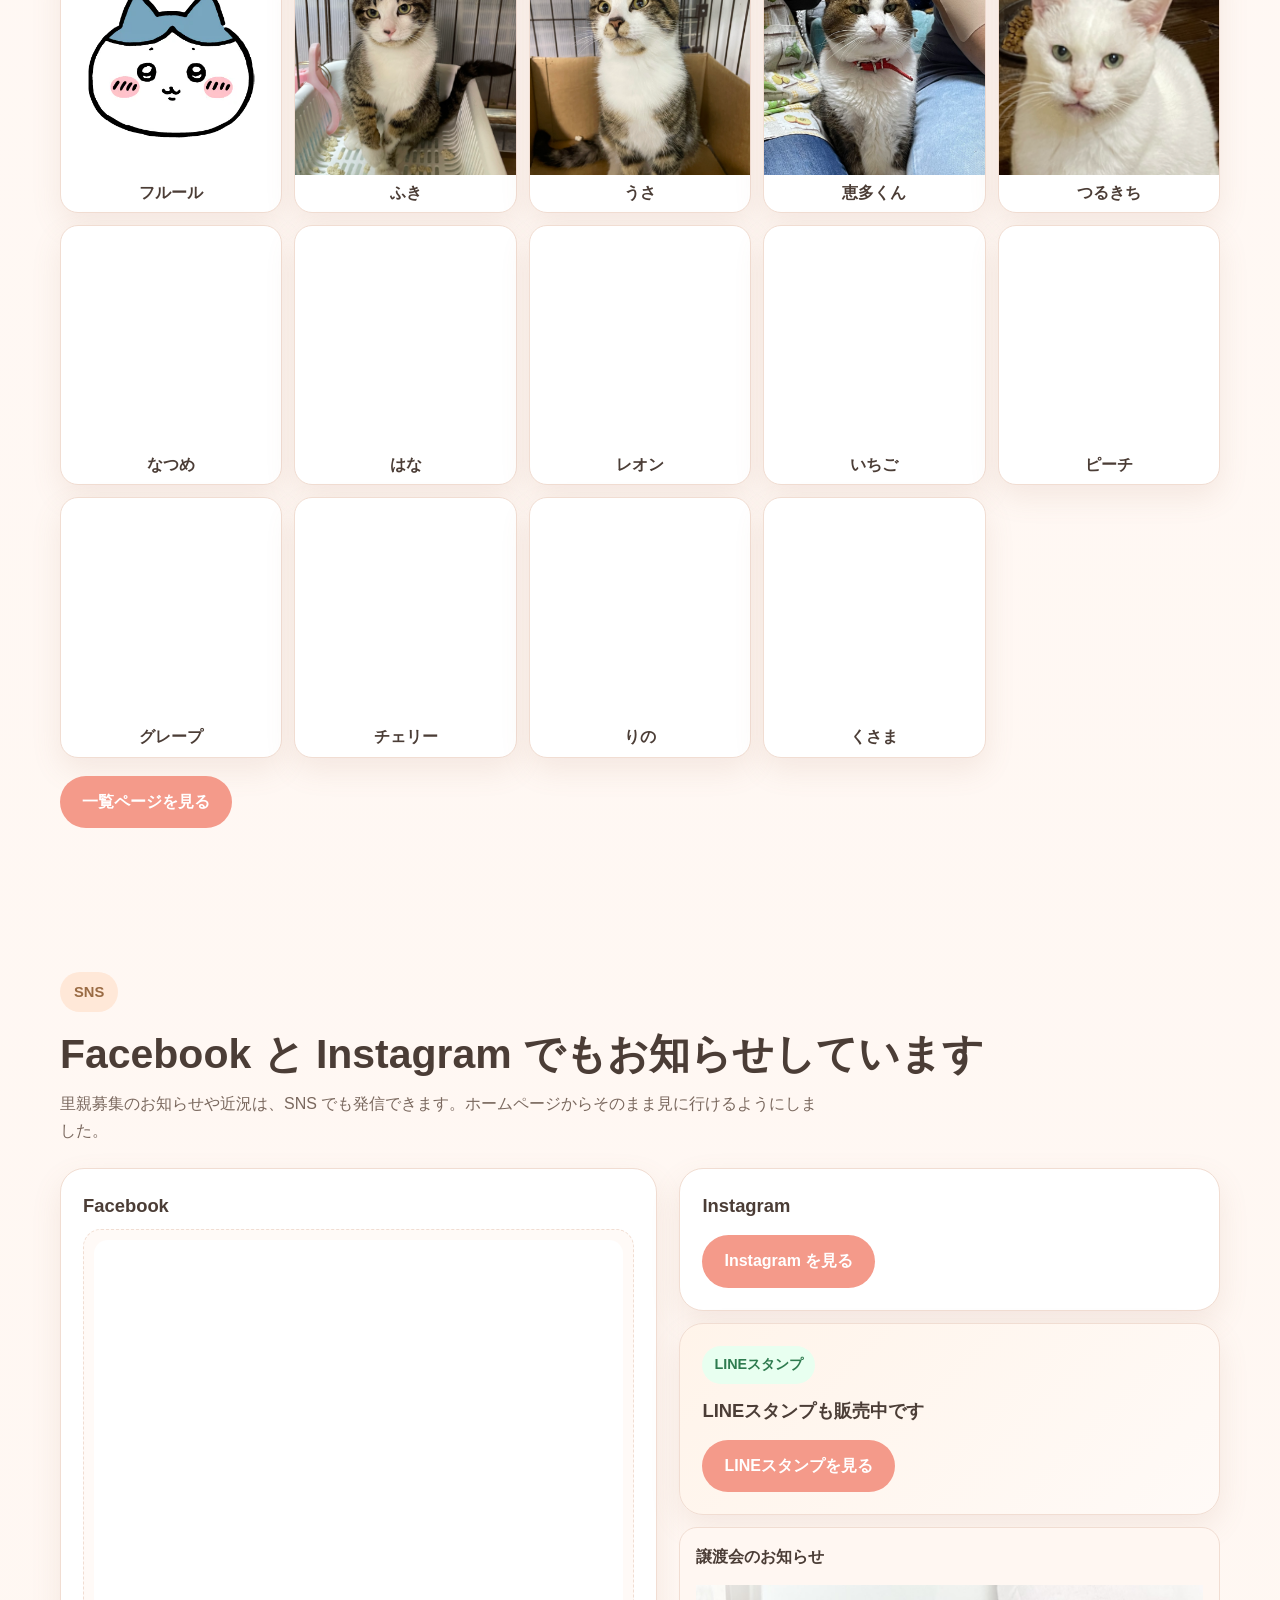
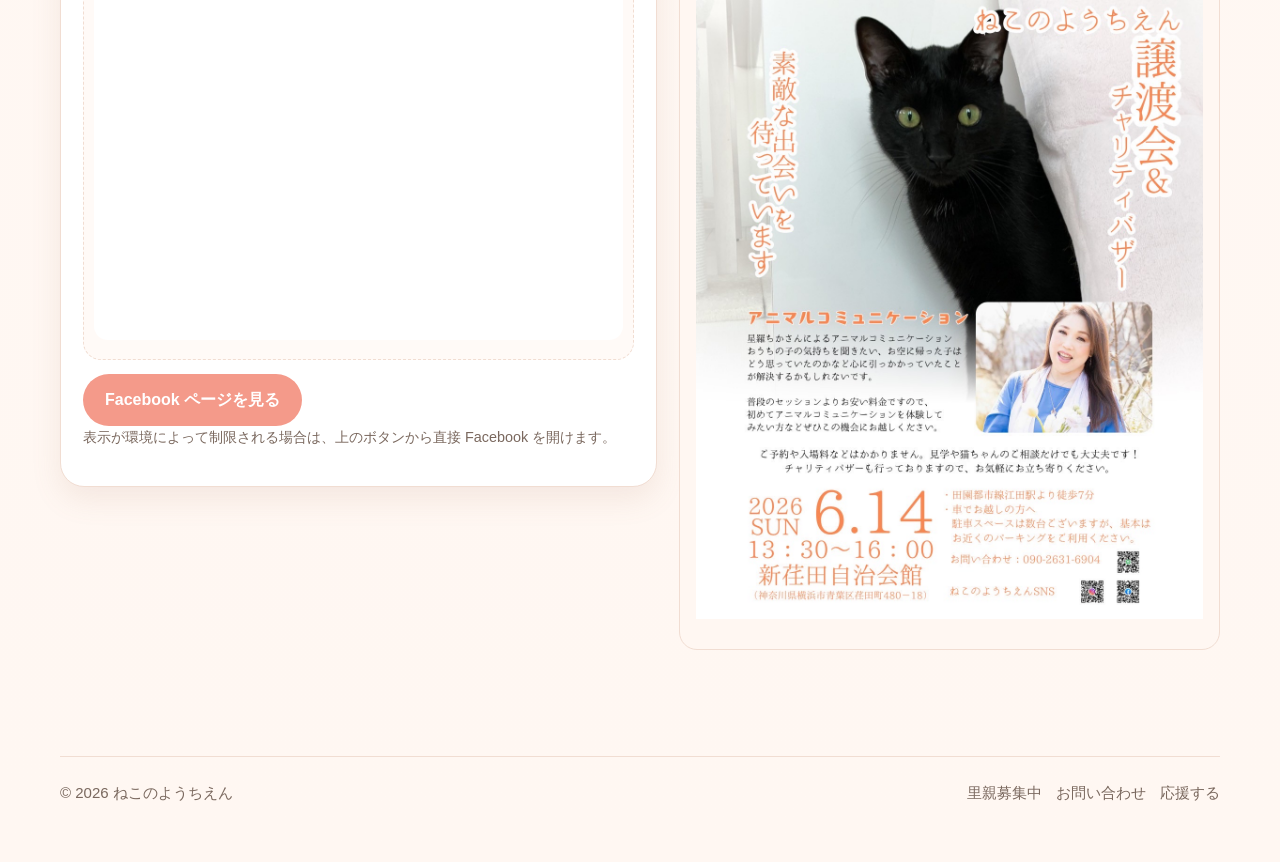
==== commit 83c871ae: "Add files via upload" ====
--- a/index.html
+++ b/index.html
@@ -12,12 +12,10 @@
 <header class="topbar">
   <div class="container nav">
     <button class="menu-toggle" id="menuToggle" aria-label="開閉メニュー">☰</button>
-
     <a href="index.html" class="brand" aria-label="トップへ">
       <span class="brand-mark">🐾</span>
       <span>ねこのようちえん</span>
     </a>
-
     <nav class="nav-links" id="mobileMenu">
       <a href="index.html">トップ</a>
       <a href="profile.html">プロフィール</a>
@@ -27,24 +25,22 @@
       <a href="faq.html">よくある質問</a>
       <a href="support.html">応援する</a>
     </nav>
-
     <div class="nav-actions">
-      <div class="sns-icons" aria-label="SNSリンク">
-        <a class="sns-icon" href="https://www.facebook.com/nekohoiku?ref=embed_page" target="_blank" rel="noopener noreferrer" aria-label="Facebook">
+      <a class="btn btn-primary nav-contact" href="contact.html">お問い合わせ</a>
+      <div class="header-sns" aria-label="SNSリンク">
+        <a href="https://www.facebook.com/nekohoiku?ref=embed_page" target="_blank" rel="noopener noreferrer" aria-label="Facebook">
           <img src="images/sns-facebook.png" alt="Facebook" />
         </a>
-        <a class="sns-icon" href="https://www.instagram.com/nekohoiku/" target="_blank" rel="noopener noreferrer" aria-label="Instagram">
+        <a href="https://www.instagram.com/nekohoiku/" target="_blank" rel="noopener noreferrer" aria-label="Instagram">
           <img src="images/sns-instagram.png" alt="Instagram" />
         </a>
-        <a class="sns-icon" href="https://store.line.me/stickershop/product/32294280/ja" target="_blank" rel="noopener noreferrer" aria-label="LINE">
+        <a href="https://store.line.me/stickershop/product/32294280/ja" target="_blank" rel="noopener noreferrer" aria-label="LINE">
           <img src="images/sns-line.png" alt="LINE" />
         </a>
       </div>
-      <a class="btn btn-primary nav-contact" href="contact.html">お問い合わせ</a>
     </div>
   </div>
-
-  <nav class="mobile-quick-nav" aria-label="主要メニュー">
+  <nav class="mobile-quick-nav" aria-label="主要ページ">
     <a href="cats.html">里親募集中</a>
     <a href="contact.html">お問い合わせ</a>
     <a href="support.html">応援する</a>
--- a/styles.css
+++ b/styles.css
@@ -850,52 +850,44 @@
   }
 }
 
-
-/* Mobile header SNS update (2026-06-13) */
-.nav {
-  position: relative;
-}
-
-.nav-actions {
-  margin-left: auto;
-}
-
-.nav-contact {
-  white-space: nowrap;
-}
-
-.sns-icons {
+/* Mobile header SNS / quick navigation update */
+.header-sns {
   display: flex;
   align-items: center;
   gap: 8px;
-}
-
-.sns-icon {
-  width: 36px;
-  height: 36px;
-  border-radius: 11px;
-  display: grid;
+  flex: 0 0 auto;
+}
+
+.header-sns a {
+  width: 38px;
+  height: 38px;
+  display: inline-grid;
   place-items: center;
+  border-radius: 12px;
   background: #fff;
-  border: 1px solid rgba(241, 221, 210, 0.85);
-  box-shadow: 0 8px 18px rgba(166, 118, 88, 0.10);
+  border: 1px solid rgba(241, 221, 210, 0.75);
+  box-shadow: 0 8px 20px rgba(166, 118, 88, 0.10);
   overflow: hidden;
-  transition: transform 0.18s ease, box-shadow 0.18s ease;
-}
-
-.sns-icon:hover {
-  transform: translateY(-1px);
-  box-shadow: 0 10px 24px rgba(232, 129, 111, 0.16);
-}
-
-.sns-icon img {
-  width: 100%;
-  height: 100%;
-  object-fit: cover;
+}
+
+.header-sns img {
+  width: 28px !important;
+  height: 28px !important;
+  max-width: 28px !important;
+  max-height: 28px !important;
+  object-fit: contain;
+  display: block;
 }
 
 .mobile-quick-nav {
   display: none;
+}
+
+@media (min-width: 761px) {
+  .menu-toggle { order: 3; }
+  .brand { order: 1; }
+  .nav-links { order: 2; }
+  .nav-actions { order: 4; }
 }
 
 @media (max-width: 760px) {
@@ -904,179 +896,160 @@
   }
 
   .nav {
-    min-height: 66px;
-    gap: 9px;
+    min-height: 68px;
+    gap: 10px;
+  }
+
+  .menu-toggle {
+    display: inline-grid;
+    place-items: center;
+    flex: 0 0 46px;
+    width: 46px;
+    height: 46px;
+    padding: 0;
+    border-radius: 15px;
+    background: linear-gradient(135deg, var(--primary), #ffb9a8);
+    color: #fff;
+    box-shadow: 0 10px 24px rgba(232, 129, 111, 0.22);
+    font-size: 1.25rem;
+    font-weight: 900;
+  }
+
+  .menu-toggle:hover,
+  .menu-toggle:focus-visible {
+    background: var(--primary-dark);
+    outline: none;
   }
 
   .brand {
     flex: 1 1 auto;
     min-width: 0;
     gap: 9px;
-    font-size: clamp(1rem, 4.2vw, 1.22rem);
-  }
-
-  .brand span:last-child {
+    font-size: clamp(1rem, 4.3vw, 1.35rem);
     white-space: nowrap;
     overflow: hidden;
+  }
+
+  .brand span:last-child {
+    overflow: hidden;
     text-overflow: ellipsis;
   }
 
   .brand-mark {
-    width: 40px;
-    height: 40px;
-    flex: 0 0 40px;
-    background: linear-gradient(135deg, var(--primary), #ffb9a8);
-  }
-
-  .menu-toggle {
-    display: inline-grid;
-    place-items: center;
     flex: 0 0 42px;
-    width: 42px;
-    height: 42px;
-    padding: 0;
-    border-radius: 14px;
-    background: linear-gradient(135deg, var(--primary), #ffb9a8);
-    color: #fff;
-    font-size: 1.22rem;
-    font-weight: 800;
-    box-shadow: 0 10px 22px rgba(232, 129, 111, 0.25);
-  }
-
-  .menu-toggle:active {
-    transform: translateY(1px);
-    background: var(--primary-dark);
-  }
-
-  .nav-links {
-    left: 12px;
-    right: auto;
-    top: calc(100% + 8px);
-    width: min(270px, calc(100vw - 24px));
-    background: rgba(255, 255, 255, 0.99);
-    border: 1px solid var(--line);
-    border-radius: 20px;
-    box-shadow: 0 18px 38px rgba(166, 118, 88, 0.20);
-    padding: 12px;
-    z-index: 80;
-  }
-
-  .nav-links a {
-    padding: 10px 12px;
-    border-radius: 999px;
-    background: #fff7f2;
-    color: var(--text);
-    font-weight: 800;
-  }
-
-  .nav-links a:hover {
-    background: var(--accent-2);
-    color: var(--primary-dark);
   }
 
   .nav-actions {
+    flex: 0 0 auto;
     gap: 0;
-    margin-left: 0;
-    flex: 0 0 auto;
-  }
-
-  .nav-contact {
+  }
+
+  .nav-actions .nav-contact {
     display: none;
   }
 
-  .sns-icons {
+  .header-sns {
     gap: 6px;
   }
 
-  .sns-icon {
+  .header-sns a {
     width: 34px;
     height: 34px;
-    border-radius: 9px;
-    box-shadow: 0 6px 14px rgba(166, 118, 88, 0.10);
+    border-radius: 10px;
+    box-shadow: 0 6px 16px rgba(166, 118, 88, 0.10);
+  }
+
+  .header-sns img {
+    width: 25px !important;
+    height: 25px !important;
+    max-width: 25px !important;
+    max-height: 25px !important;
+  }
+
+  .nav-links {
+    top: calc(100% + 8px);
+    left: 12px;
+    right: 12px;
+    padding: 12px;
+    border-radius: 22px;
+    background: rgba(255, 255, 255, 0.98);
+    z-index: 80;
+  }
+
+  .nav-links a {
+    color: var(--text);
+    background: var(--bg-soft);
+    border: 1px solid var(--line);
+    border-radius: 14px;
+    padding: 10px 12px;
+    font-weight: 800;
   }
 
   .mobile-quick-nav {
     display: grid;
     grid-template-columns: repeat(3, minmax(0, 1fr));
-    gap: 7px;
+    gap: 8px;
     width: min(calc(100% - 20px), var(--max));
     margin: 0 auto 10px;
+    padding-top: 2px;
   }
 
   .mobile-quick-nav a {
-    display: flex;
+    display: inline-flex;
     align-items: center;
     justify-content: center;
     min-height: 38px;
-    padding: 8px 4px;
+    padding: 8px 6px;
     border-radius: 999px;
-    background: linear-gradient(135deg, #fff, #fff7f2);
+    background: #fff;
+    color: var(--text);
     border: 1px solid var(--line);
-    color: var(--text);
-    box-shadow: 0 8px 18px rgba(166, 118, 88, 0.10);
-    font-size: clamp(0.78rem, 3.4vw, 0.94rem);
+    box-shadow: 0 7px 18px rgba(166, 118, 88, 0.10);
     font-weight: 800;
-    letter-spacing: 0.01em;
-    line-height: 1.2;
+    font-size: clamp(0.78rem, 3.5vw, 0.95rem);
+    line-height: 1.1;
+    text-align: center;
     white-space: nowrap;
   }
 
-  .mobile-quick-nav a::before {
-    content: "🐾";
-    margin-right: 4px;
-    font-size: 0.86em;
-    opacity: 0.8;
-  }
-
-  .mobile-quick-nav a:active,
-  .mobile-quick-nav a:hover {
+  .mobile-quick-nav a:nth-child(2) {
     background: var(--accent-2);
-    color: var(--primary-dark);
-  }
-}
-
-@media (max-width: 380px) {
-  .container {
-    width: min(calc(100% - 16px), var(--max));
-  }
-
-  .nav {
-    gap: 6px;
-  }
-
+  }
+
+  .mobile-quick-nav a:hover,
+  .mobile-quick-nav a:focus-visible {
+    color: #fff;
+    background: var(--primary);
+    outline: none;
+  }
+}
+
+@media (max-width: 390px) {
+  .container.nav {
+    width: min(calc(100% - 14px), var(--max));
+  }
+  .menu-toggle {
+    flex-basis: 42px;
+    width: 42px;
+    height: 42px;
+  }
   .brand {
-    gap: 7px;
     font-size: 1rem;
   }
-
   .brand-mark {
-    width: 36px;
-    height: 36px;
-    flex-basis: 36px;
-  }
-
-  .menu-toggle {
-    flex-basis: 38px;
     width: 38px;
     height: 38px;
-  }
-
-  .sns-icons {
-    gap: 4px;
-  }
-
-  .sns-icon {
-    width: 31px;
-    height: 31px;
-    border-radius: 8px;
-  }
-
-  .mobile-quick-nav {
-    gap: 5px;
-  }
-
-  .mobile-quick-nav a {
-    min-height: 36px;
-    font-size: 0.75rem;
-  }
-}
+    flex-basis: 38px;
+  }
+  .header-sns a {
+    width: 30px;
+    height: 30px;
+    border-radius: 9px;
+  }
+  .header-sns img {
+    width: 22px !important;
+    height: 22px !important;
+    max-width: 22px !important;
+    max-height: 22px !important;
+  }
+}
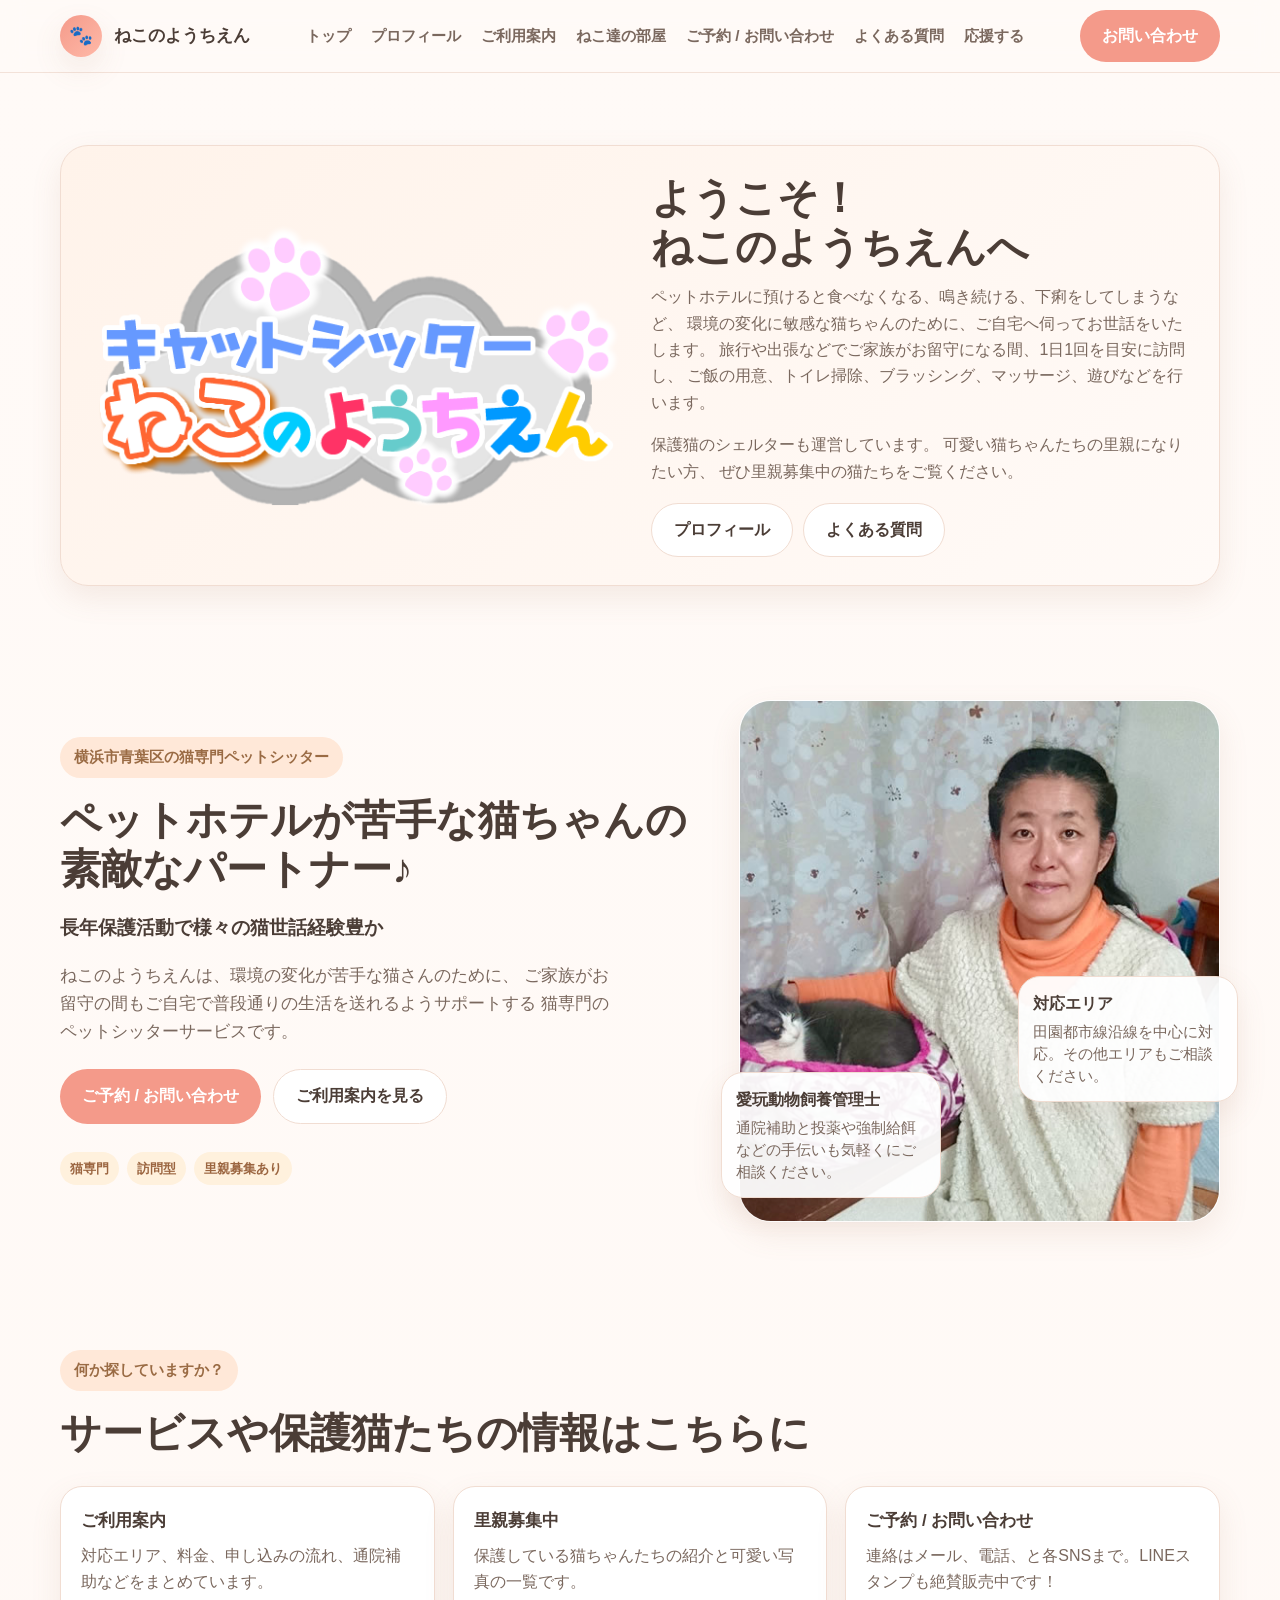
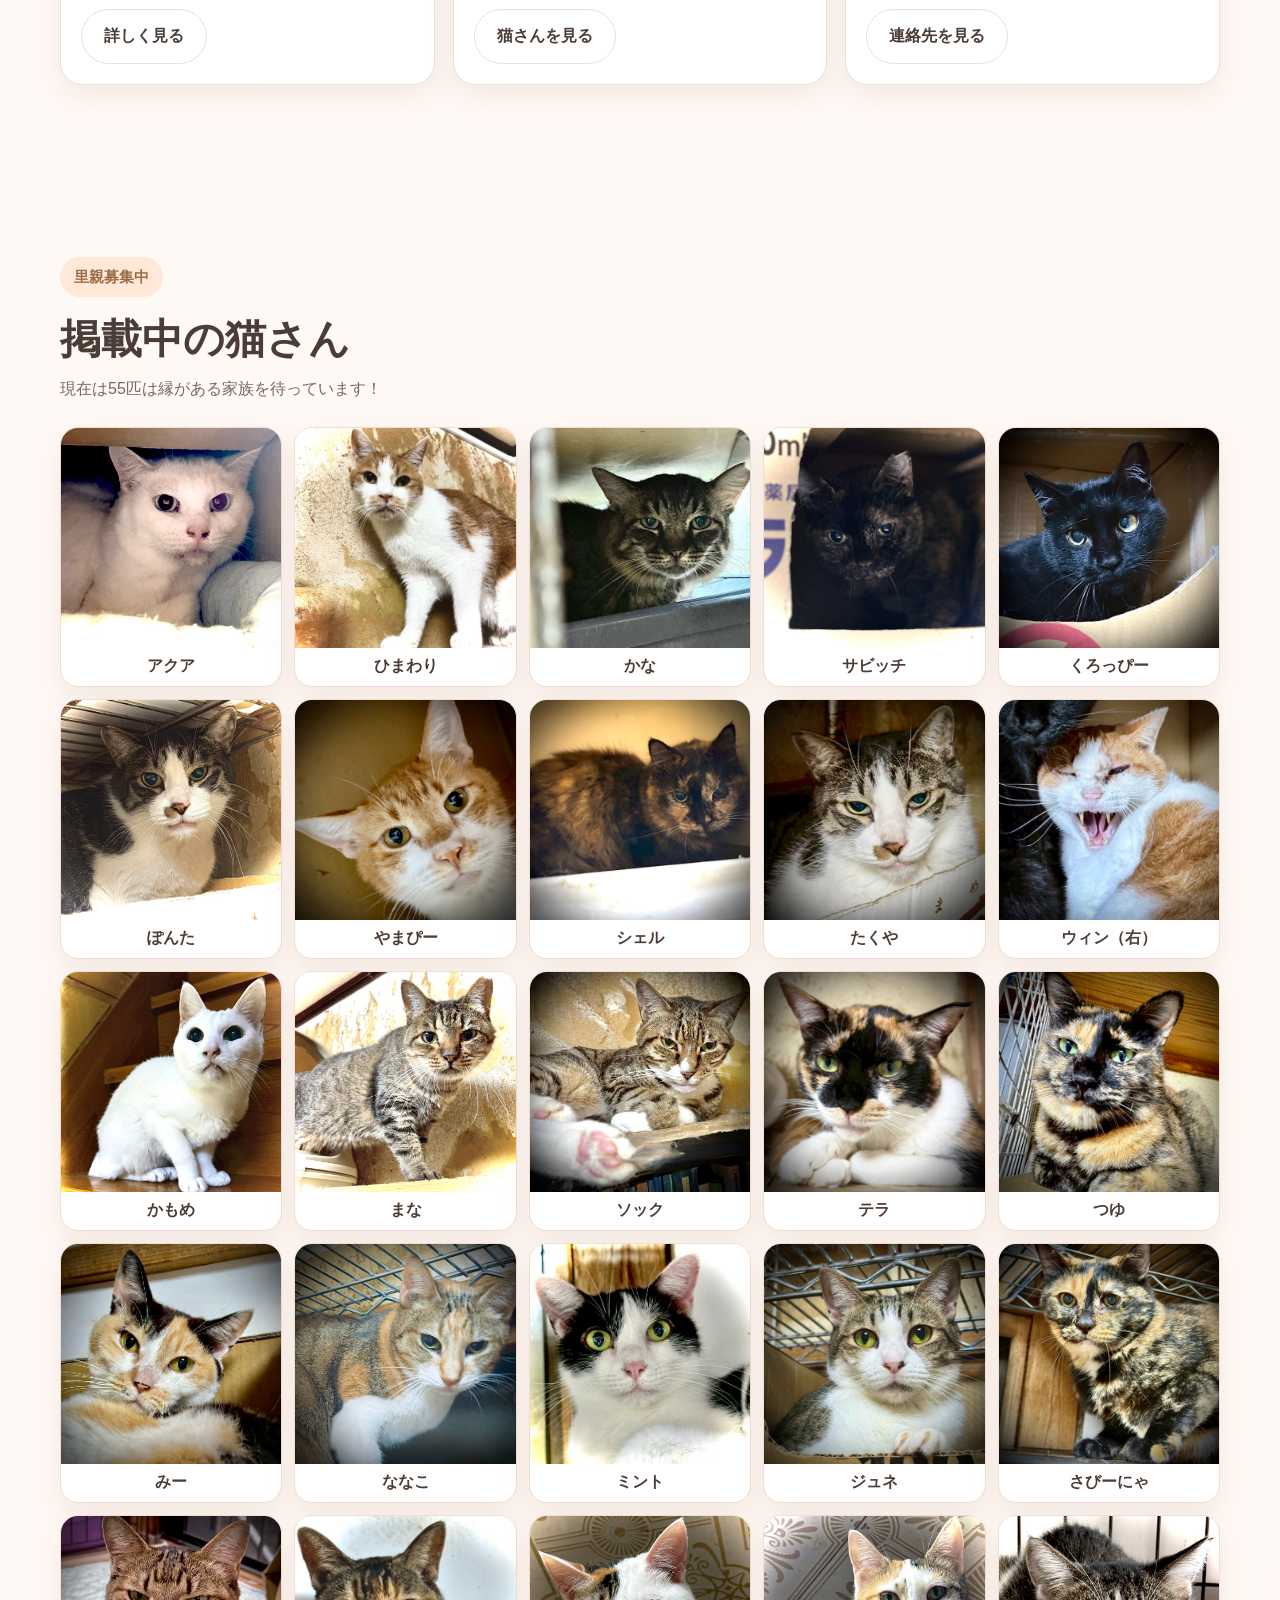
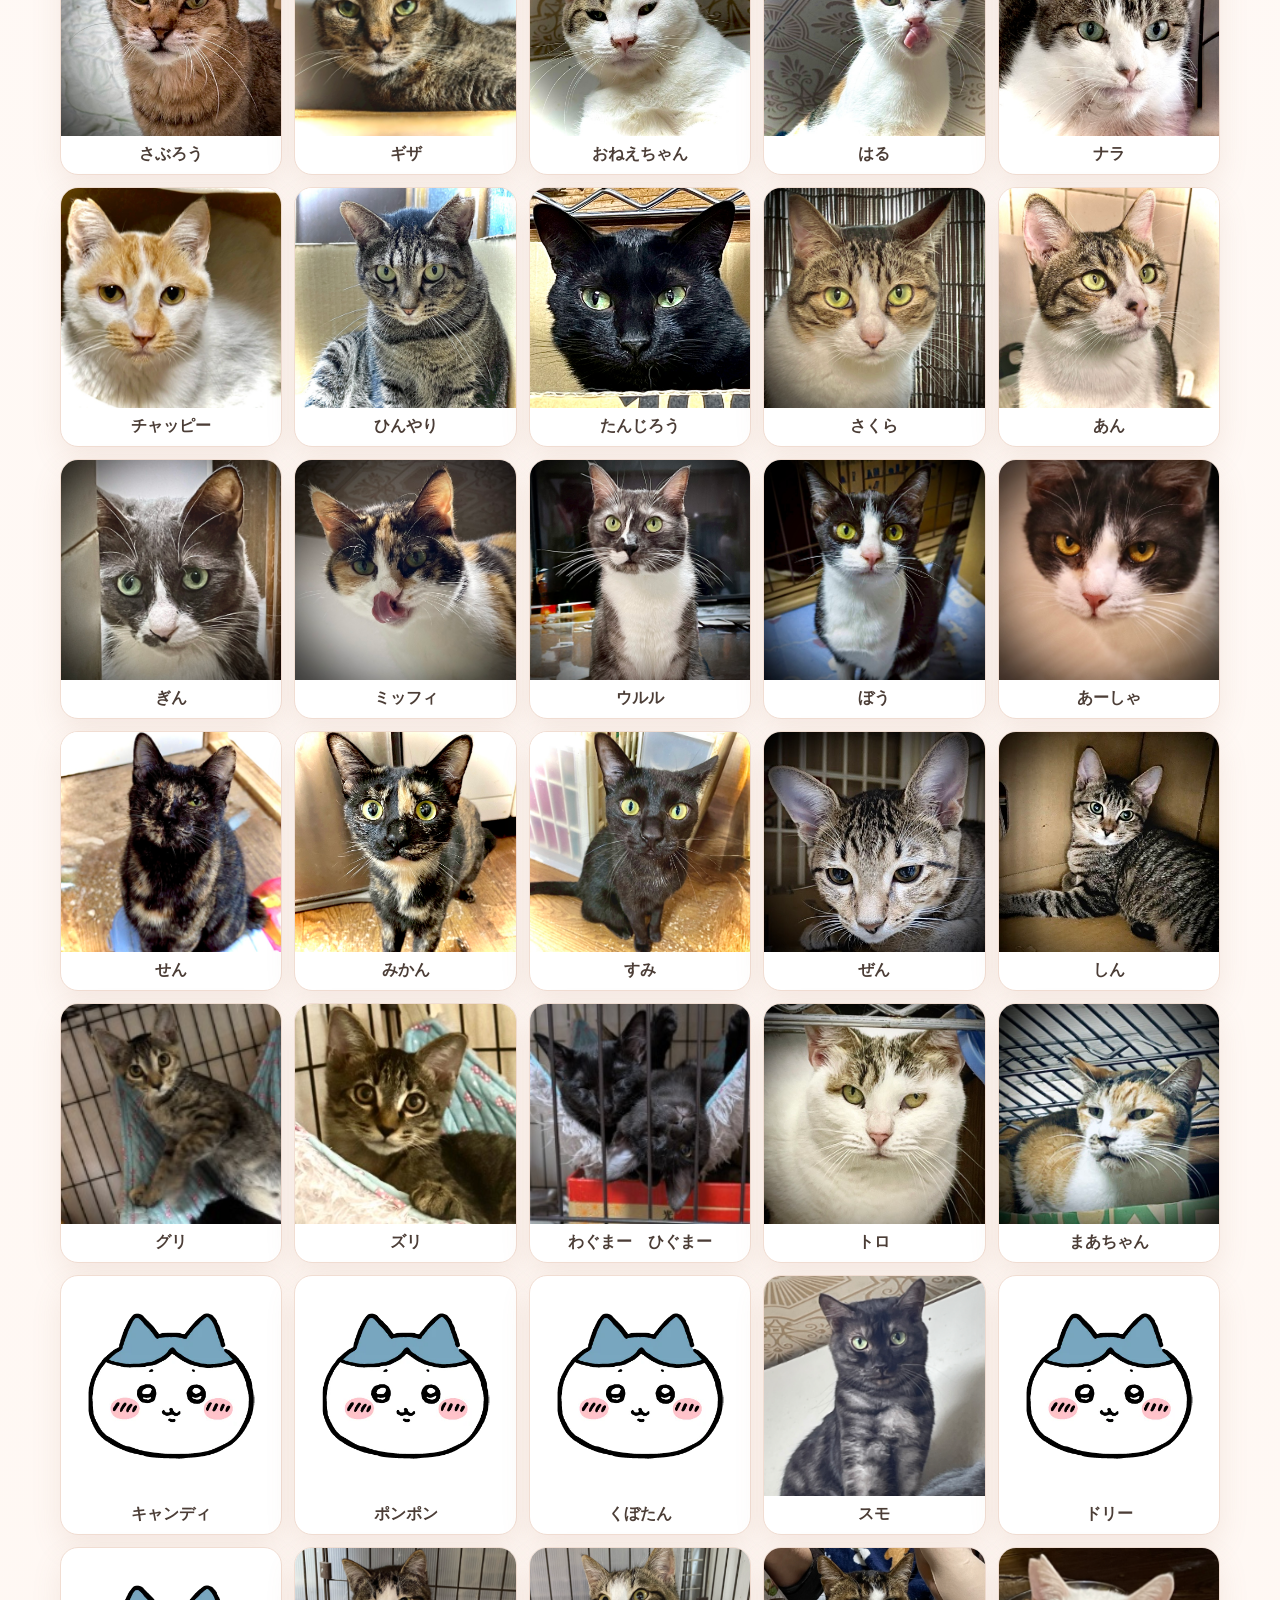
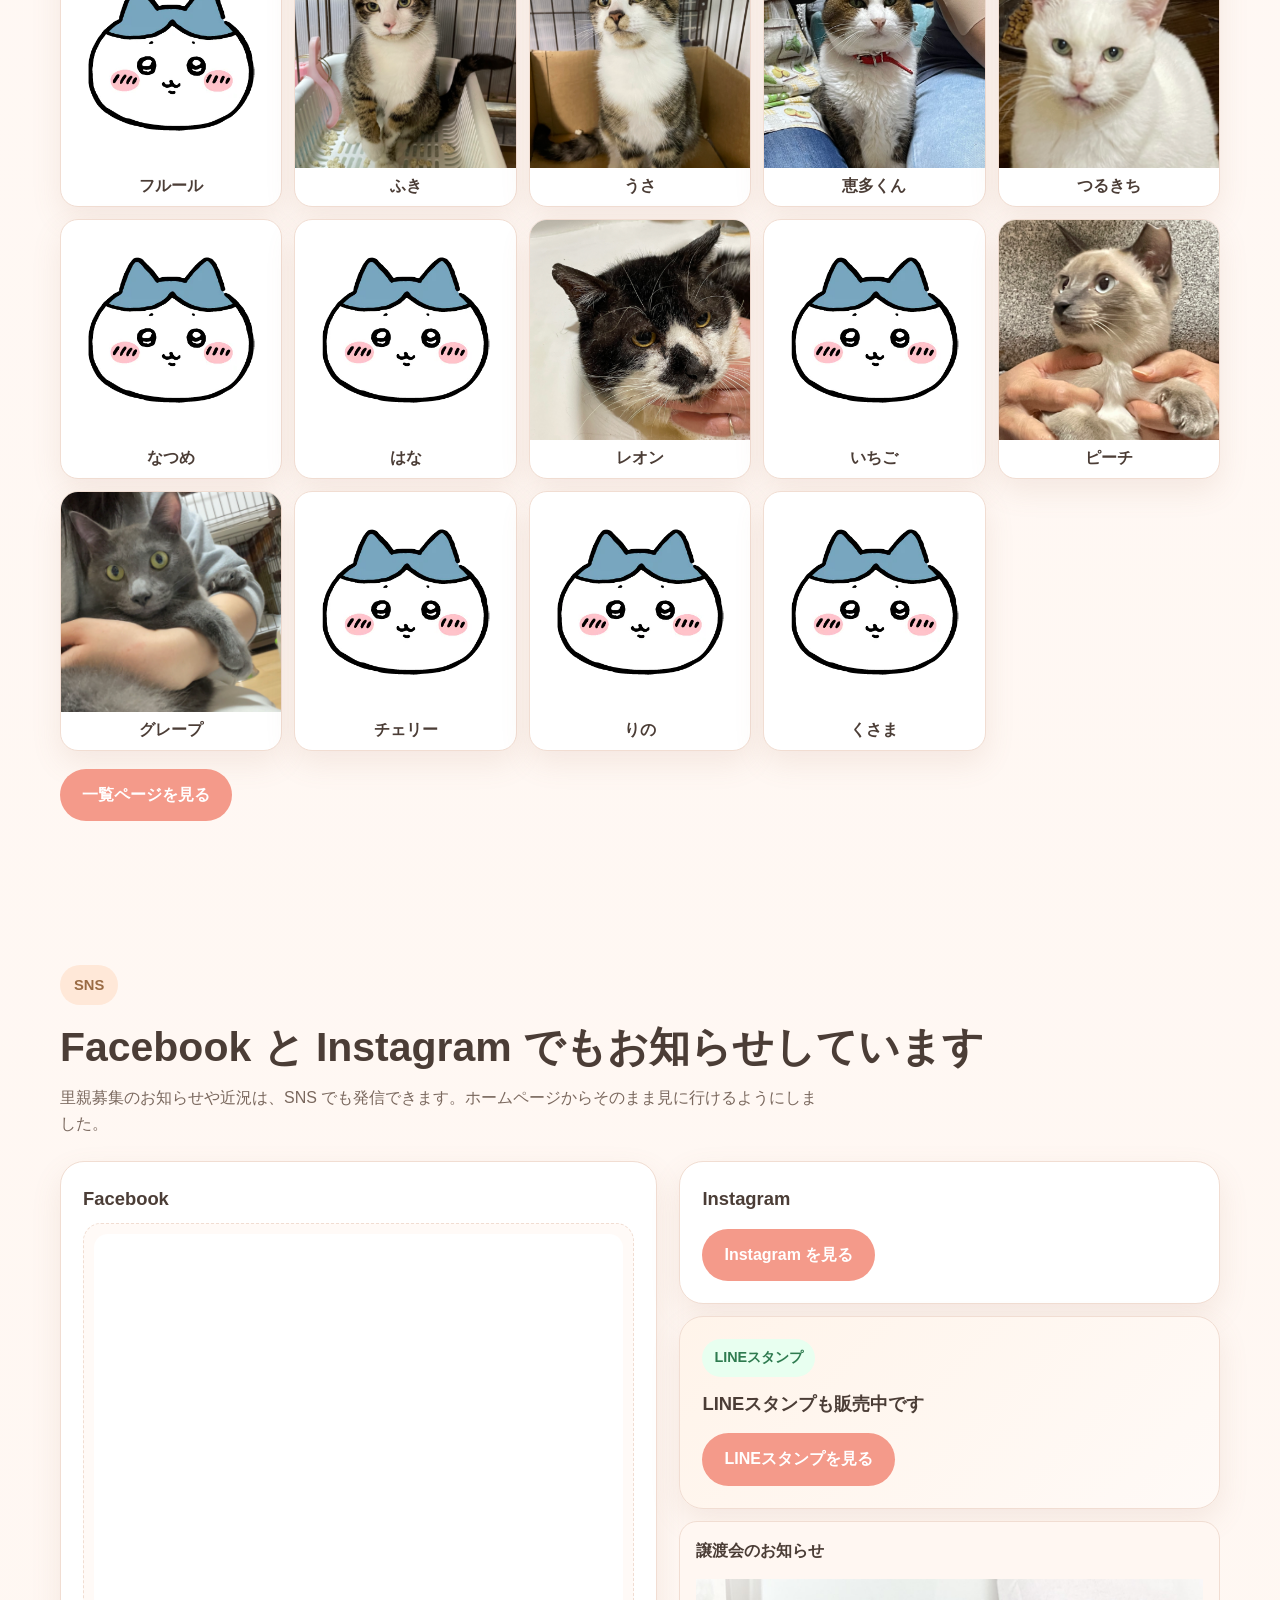
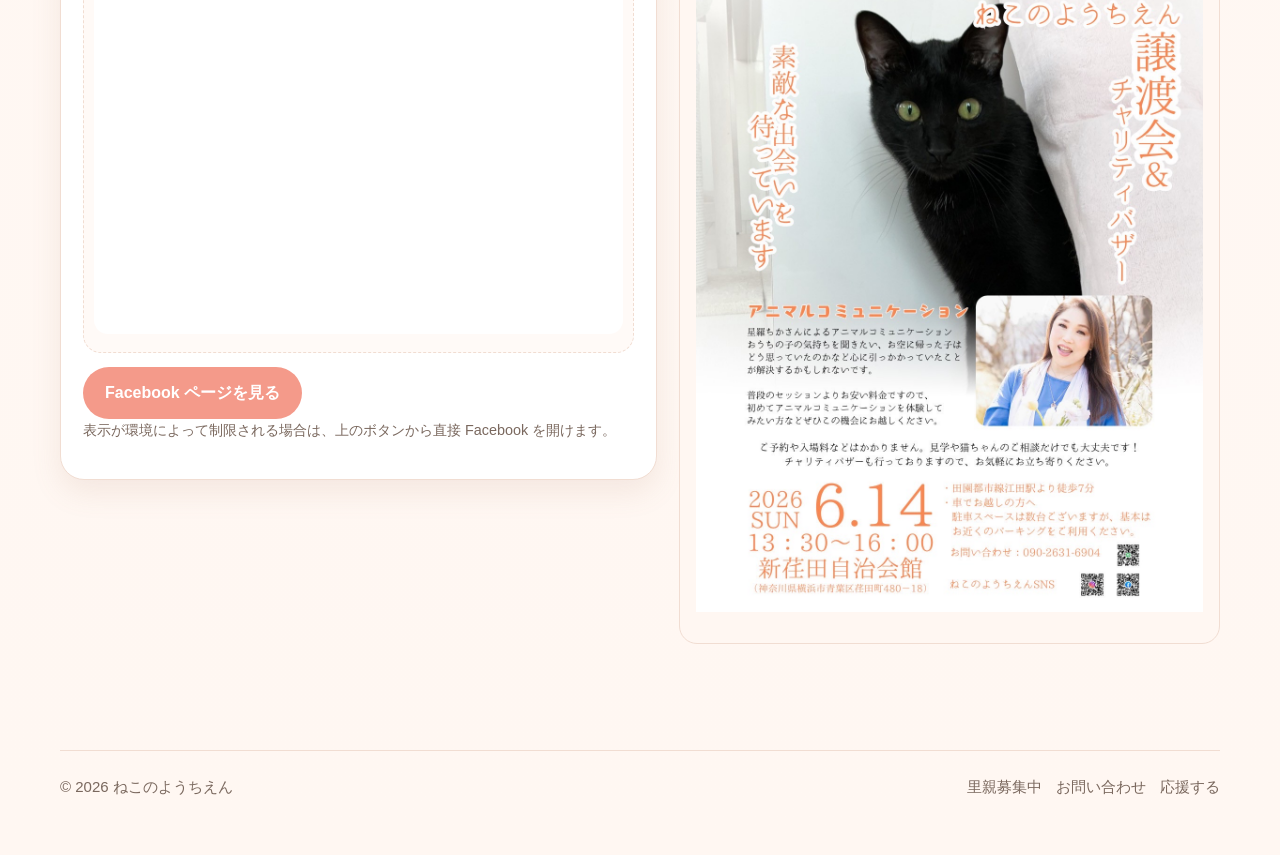
==== commit 59ddc0dc: "Add files via upload" ====
--- a/index.html
+++ b/index.html
@@ -11,7 +11,6 @@
 
 <header class="topbar">
   <div class="container nav">
-    <button class="menu-toggle" id="menuToggle" aria-label="開閉メニュー">☰</button>
     <a href="index.html" class="brand" aria-label="トップへ">
       <span class="brand-mark">🐾</span>
       <span>ねこのようちえん</span>
@@ -26,8 +25,7 @@
       <a href="support.html">応援する</a>
     </nav>
     <div class="nav-actions">
-      <a class="btn btn-primary nav-contact" href="contact.html">お問い合わせ</a>
-      <div class="header-sns" aria-label="SNSリンク">
+      <div class="mobile-sns" aria-label="SNSリンク">
         <a href="https://www.facebook.com/nekohoiku?ref=embed_page" target="_blank" rel="noopener noreferrer" aria-label="Facebook">
           <img src="images/sns-facebook.png" alt="Facebook" />
         </a>
@@ -38,9 +36,11 @@
           <img src="images/sns-line.png" alt="LINE" />
         </a>
       </div>
+      <a class="btn btn-primary" href="contact.html">お問い合わせ</a>
+      <button class="menu-toggle" id="menuToggle" aria-label="開閉メニュー">☰</button>
     </div>
   </div>
-  <nav class="mobile-quick-nav" aria-label="主要ページ">
+  <nav class="mobile-quick-nav" aria-label="主要メニュー">
     <a href="cats.html">里親募集中</a>
     <a href="contact.html">お問い合わせ</a>
     <a href="support.html">応援する</a>
--- a/styles.css
+++ b/styles.css
@@ -850,44 +850,11 @@
   }
 }
 
-/* Mobile header SNS / quick navigation update */
-.header-sns {
-  display: flex;
-  align-items: center;
-  gap: 8px;
-  flex: 0 0 auto;
-}
-
-.header-sns a {
-  width: 38px;
-  height: 38px;
-  display: inline-grid;
-  place-items: center;
-  border-radius: 12px;
-  background: #fff;
-  border: 1px solid rgba(241, 221, 210, 0.75);
-  box-shadow: 0 8px 20px rgba(166, 118, 88, 0.10);
-  overflow: hidden;
-}
-
-.header-sns img {
-  width: 28px !important;
-  height: 28px !important;
-  max-width: 28px !important;
-  max-height: 28px !important;
-  object-fit: contain;
-  display: block;
-}
-
+
+/* Mobile-only header additions. Desktop layout remains unchanged. */
+.mobile-sns,
 .mobile-quick-nav {
   display: none;
-}
-
-@media (min-width: 761px) {
-  .menu-toggle { order: 3; }
-  .brand { order: 1; }
-  .nav-links { order: 2; }
-  .nav-actions { order: 4; }
 }
 
 @media (max-width: 760px) {
@@ -896,23 +863,53 @@
   }
 
   .nav {
-    min-height: 68px;
+    position: relative;
+    min-height: 78px;
+    justify-content: flex-start;
     gap: 10px;
+    padding-right: 132px;
+  }
+
+  .brand {
+    min-width: 0;
+    padding-left: 58px;
+    gap: 10px;
+    font-size: 1rem;
+    line-height: 1.25;
+  }
+
+  .brand-mark {
+    width: 46px;
+    height: 46px;
+    flex: 0 0 46px;
+  }
+
+  .brand span:last-child {
+    overflow-wrap: anywhere;
+  }
+
+  .nav-actions {
+    position: static;
+    margin-left: auto;
   }
 
   .menu-toggle {
-    display: inline-grid;
+    display: grid;
     place-items: center;
-    flex: 0 0 46px;
+    position: absolute;
+    left: 0;
+    top: 50%;
     width: 46px;
     height: 46px;
     padding: 0;
-    border-radius: 15px;
+    transform: translateY(-50%);
     background: linear-gradient(135deg, var(--primary), #ffb9a8);
-    color: #fff;
+    color: white;
+    border-radius: 16px;
     box-shadow: 0 10px 24px rgba(232, 129, 111, 0.22);
     font-size: 1.25rem;
-    font-weight: 900;
+    font-weight: 800;
+    z-index: 2;
   }
 
   .menu-toggle:hover,
@@ -921,135 +918,105 @@
     outline: none;
   }
 
-  .brand {
-    flex: 1 1 auto;
-    min-width: 0;
-    gap: 9px;
-    font-size: clamp(1rem, 4.3vw, 1.35rem);
-    white-space: nowrap;
-    overflow: hidden;
-  }
-
-  .brand span:last-child {
-    overflow: hidden;
-    text-overflow: ellipsis;
-  }
-
-  .brand-mark {
-    flex: 0 0 42px;
-  }
-
-  .nav-actions {
-    flex: 0 0 auto;
-    gap: 0;
-  }
-
-  .nav-actions .nav-contact {
-    display: none;
-  }
-
-  .header-sns {
-    gap: 6px;
-  }
-
-  .header-sns a {
+  .mobile-sns {
+    display: flex;
+    align-items: center;
+    gap: 8px;
+    position: absolute;
+    right: 0;
+    top: 50%;
+    transform: translateY(-50%);
+  }
+
+  .mobile-sns a {
     width: 34px;
     height: 34px;
-    border-radius: 10px;
-    box-shadow: 0 6px 16px rgba(166, 118, 88, 0.10);
-  }
-
-  .header-sns img {
-    width: 25px !important;
-    height: 25px !important;
-    max-width: 25px !important;
-    max-height: 25px !important;
-  }
-
-  .nav-links {
-    top: calc(100% + 8px);
-    left: 12px;
-    right: 12px;
-    padding: 12px;
-    border-radius: 22px;
-    background: rgba(255, 255, 255, 0.98);
-    z-index: 80;
-  }
-
-  .nav-links a {
-    color: var(--text);
-    background: var(--bg-soft);
+    display: grid;
+    place-items: center;
+    border-radius: 11px;
+    background: rgba(255,255,255,0.9);
     border: 1px solid var(--line);
-    border-radius: 14px;
-    padding: 10px 12px;
-    font-weight: 800;
+    box-shadow: 0 6px 14px rgba(166, 118, 88, 0.12);
+    overflow: hidden;
+  }
+
+  .mobile-sns img {
+    width: 100%;
+    height: 100%;
+    object-fit: cover;
+    display: block;
+  }
+
+  .nav-actions .btn {
+    display: none;
   }
 
   .mobile-quick-nav {
     display: grid;
     grid-template-columns: repeat(3, minmax(0, 1fr));
     gap: 8px;
-    width: min(calc(100% - 20px), var(--max));
-    margin: 0 auto 10px;
-    padding-top: 2px;
+    width: min(calc(100% - 24px), var(--max));
+    margin: 0 auto;
+    padding: 0 0 10px;
   }
 
   .mobile-quick-nav a {
+    min-height: 40px;
     display: inline-flex;
     align-items: center;
     justify-content: center;
-    min-height: 38px;
-    padding: 8px 6px;
+    padding: 9px 8px;
     border-radius: 999px;
-    background: #fff;
+    background: var(--card);
     color: var(--text);
     border: 1px solid var(--line);
-    box-shadow: 0 7px 18px rgba(166, 118, 88, 0.10);
+    box-shadow: 0 8px 18px rgba(166, 118, 88, 0.10);
     font-weight: 800;
-    font-size: clamp(0.78rem, 3.5vw, 0.95rem);
-    line-height: 1.1;
-    text-align: center;
+    font-size: clamp(0.82rem, 3.5vw, 0.98rem);
+    line-height: 1.15;
     white-space: nowrap;
-  }
-
-  .mobile-quick-nav a:nth-child(2) {
-    background: var(--accent-2);
   }
 
   .mobile-quick-nav a:hover,
   .mobile-quick-nav a:focus-visible {
-    color: #fff;
+    color: white;
     background: var(--primary);
+    border-color: var(--primary);
     outline: none;
   }
-}
-
-@media (max-width: 390px) {
-  .container.nav {
-    width: min(calc(100% - 14px), var(--max));
-  }
-  .menu-toggle {
-    flex-basis: 42px;
-    width: 42px;
-    height: 42px;
-  }
+
+  .nav-links {
+    top: calc(100% + 54px);
+    z-index: 10;
+  }
+}
+
+@media (max-width: 380px) {
+  .nav {
+    padding-right: 118px;
+  }
+
+  .mobile-sns {
+    gap: 5px;
+  }
+
+  .mobile-sns a {
+    width: 31px;
+    height: 31px;
+    border-radius: 10px;
+  }
+
   .brand {
-    font-size: 1rem;
-  }
-  .brand-mark {
-    width: 38px;
-    height: 38px;
-    flex-basis: 38px;
-  }
-  .header-sns a {
-    width: 30px;
-    height: 30px;
-    border-radius: 9px;
-  }
-  .header-sns img {
-    width: 22px !important;
-    height: 22px !important;
-    max-width: 22px !important;
-    max-height: 22px !important;
-  }
-}
+    font-size: 0.94rem;
+  }
+
+  .mobile-quick-nav {
+    gap: 6px;
+  }
+
+  .mobile-quick-nav a {
+    font-size: 0.78rem;
+    padding-left: 5px;
+    padding-right: 5px;
+  }
+}
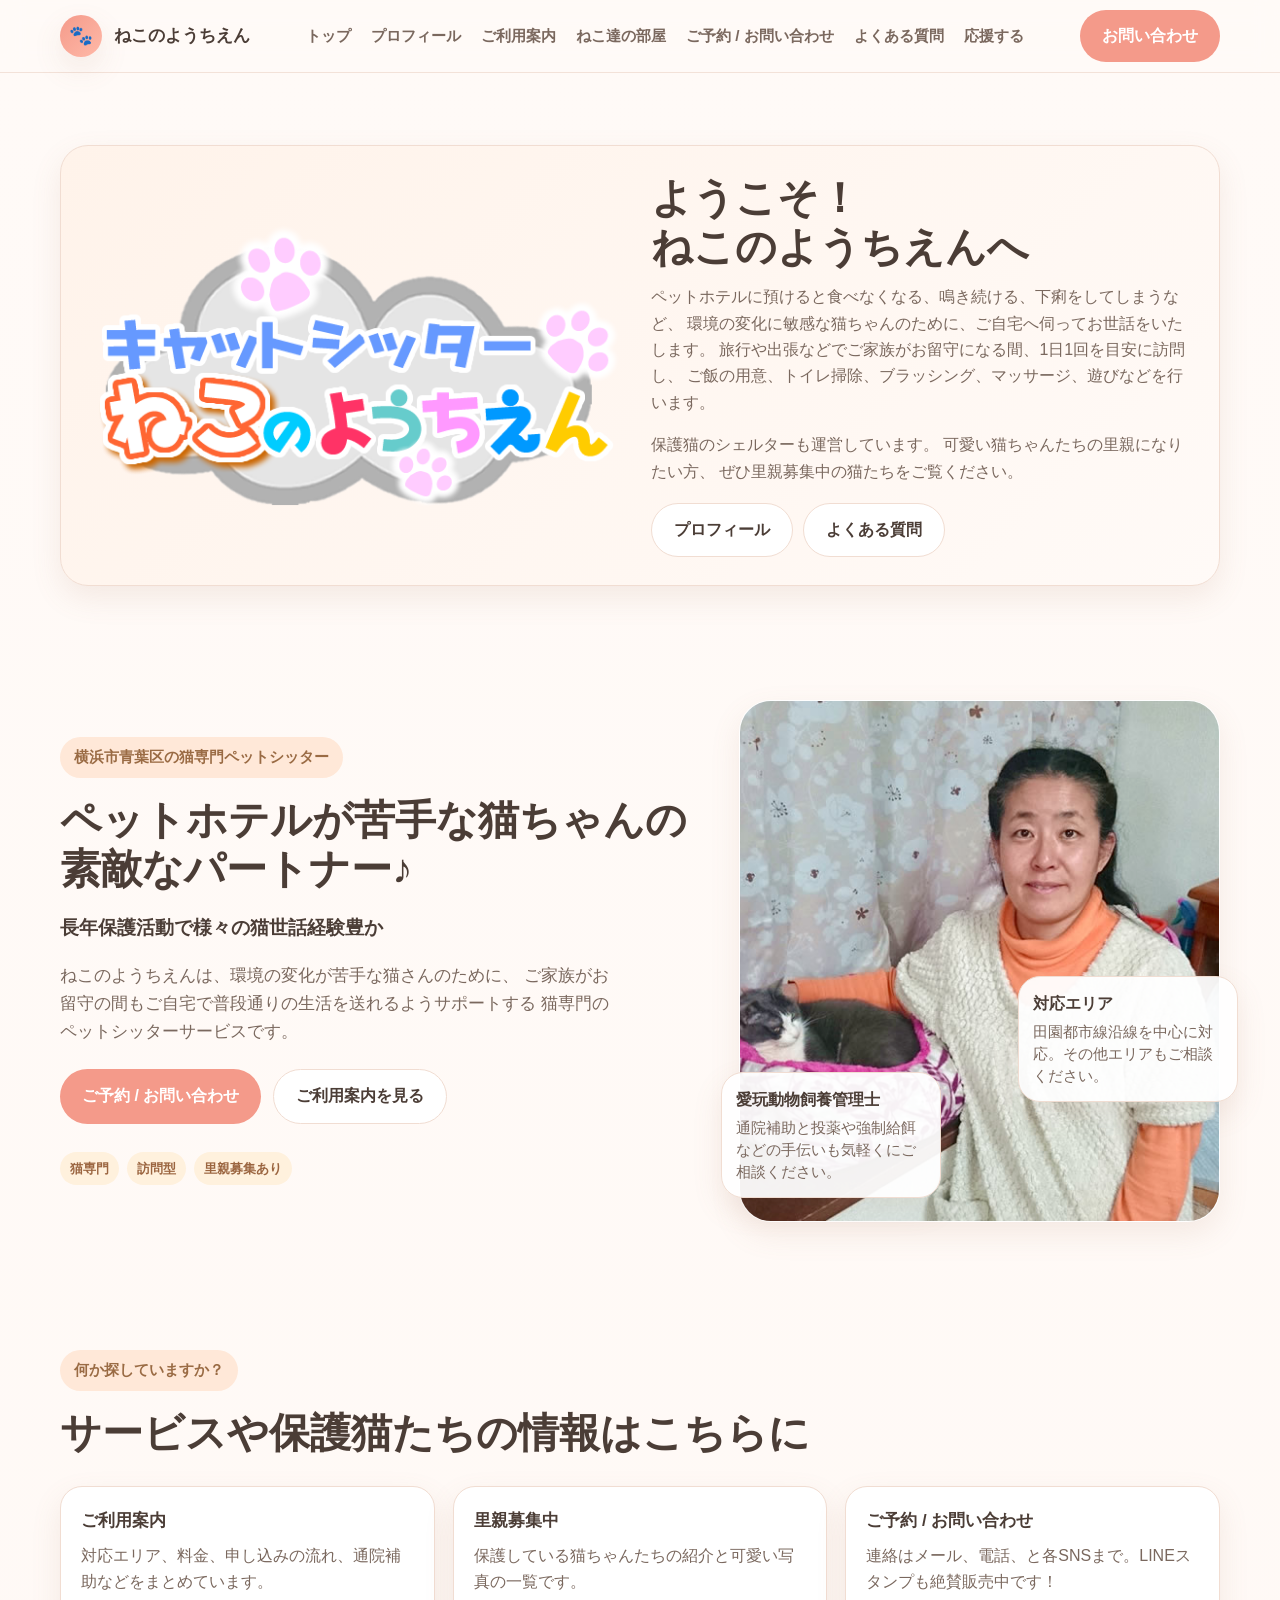
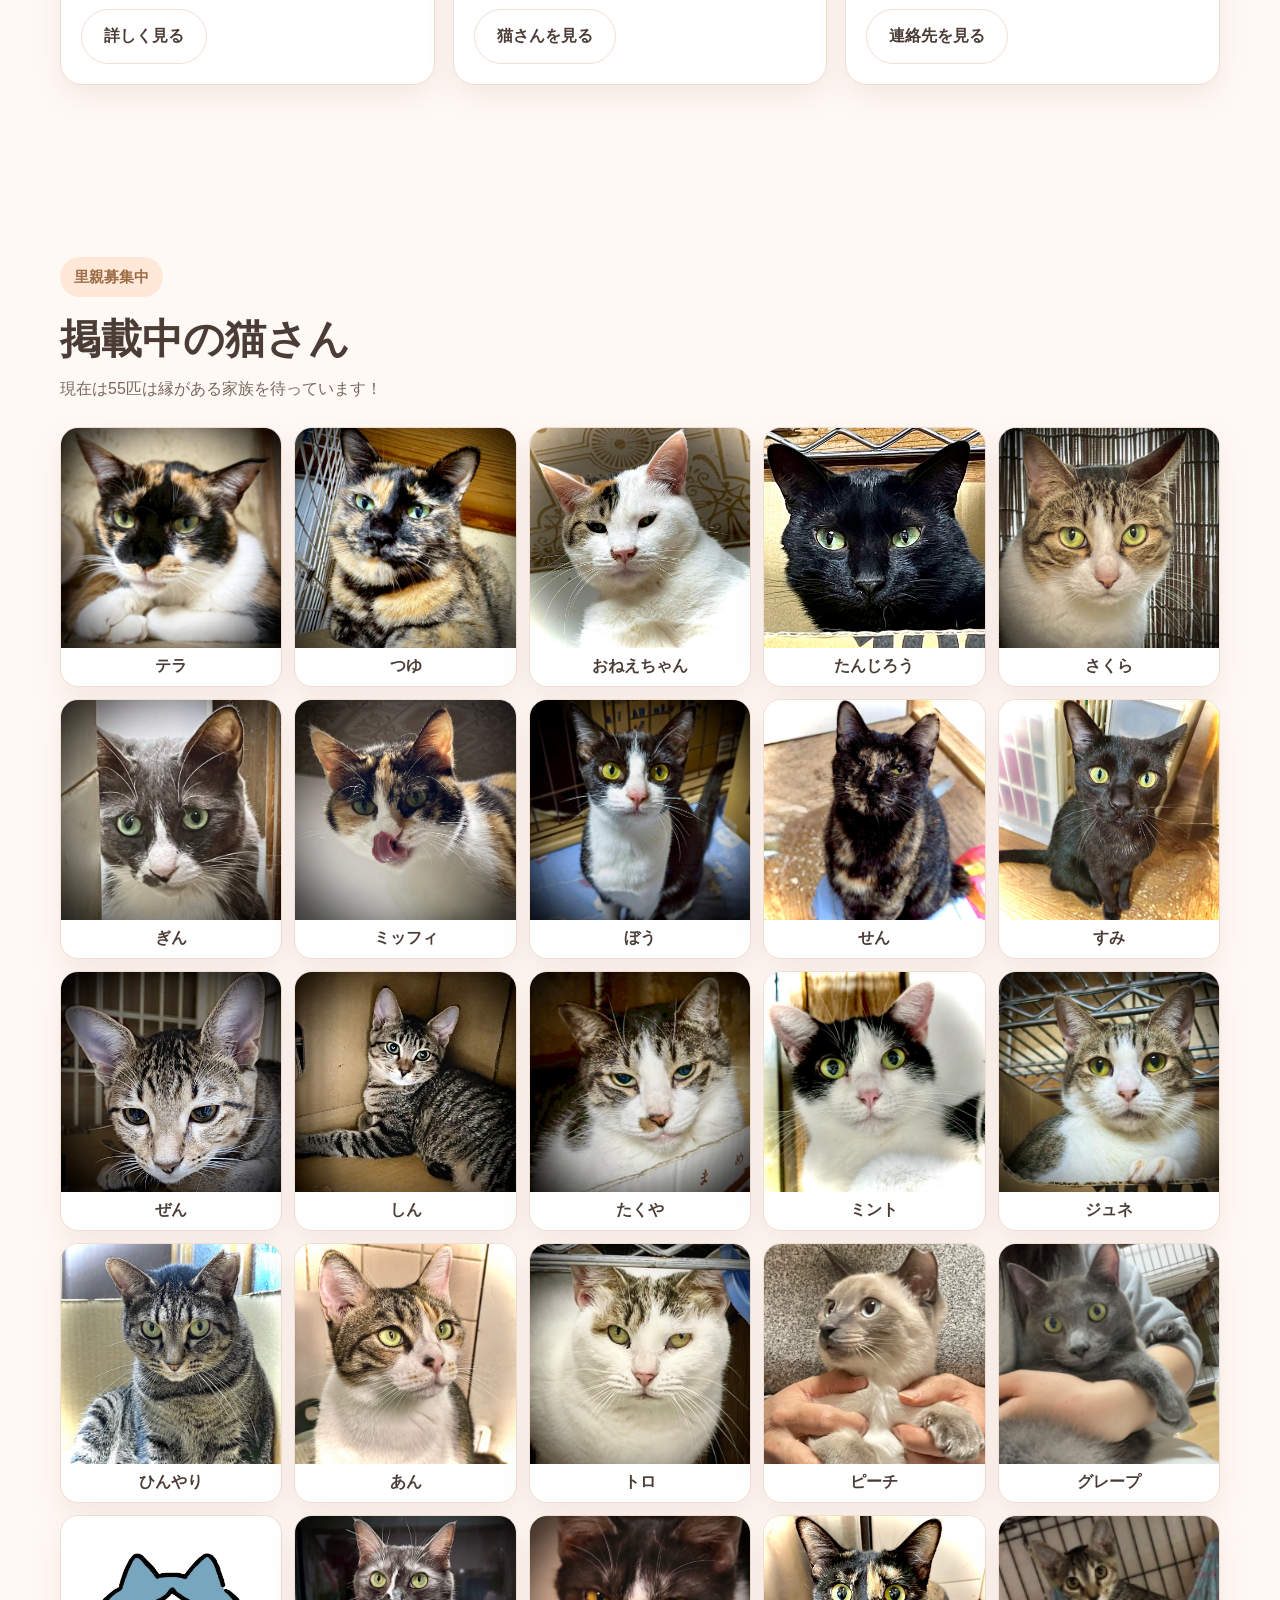
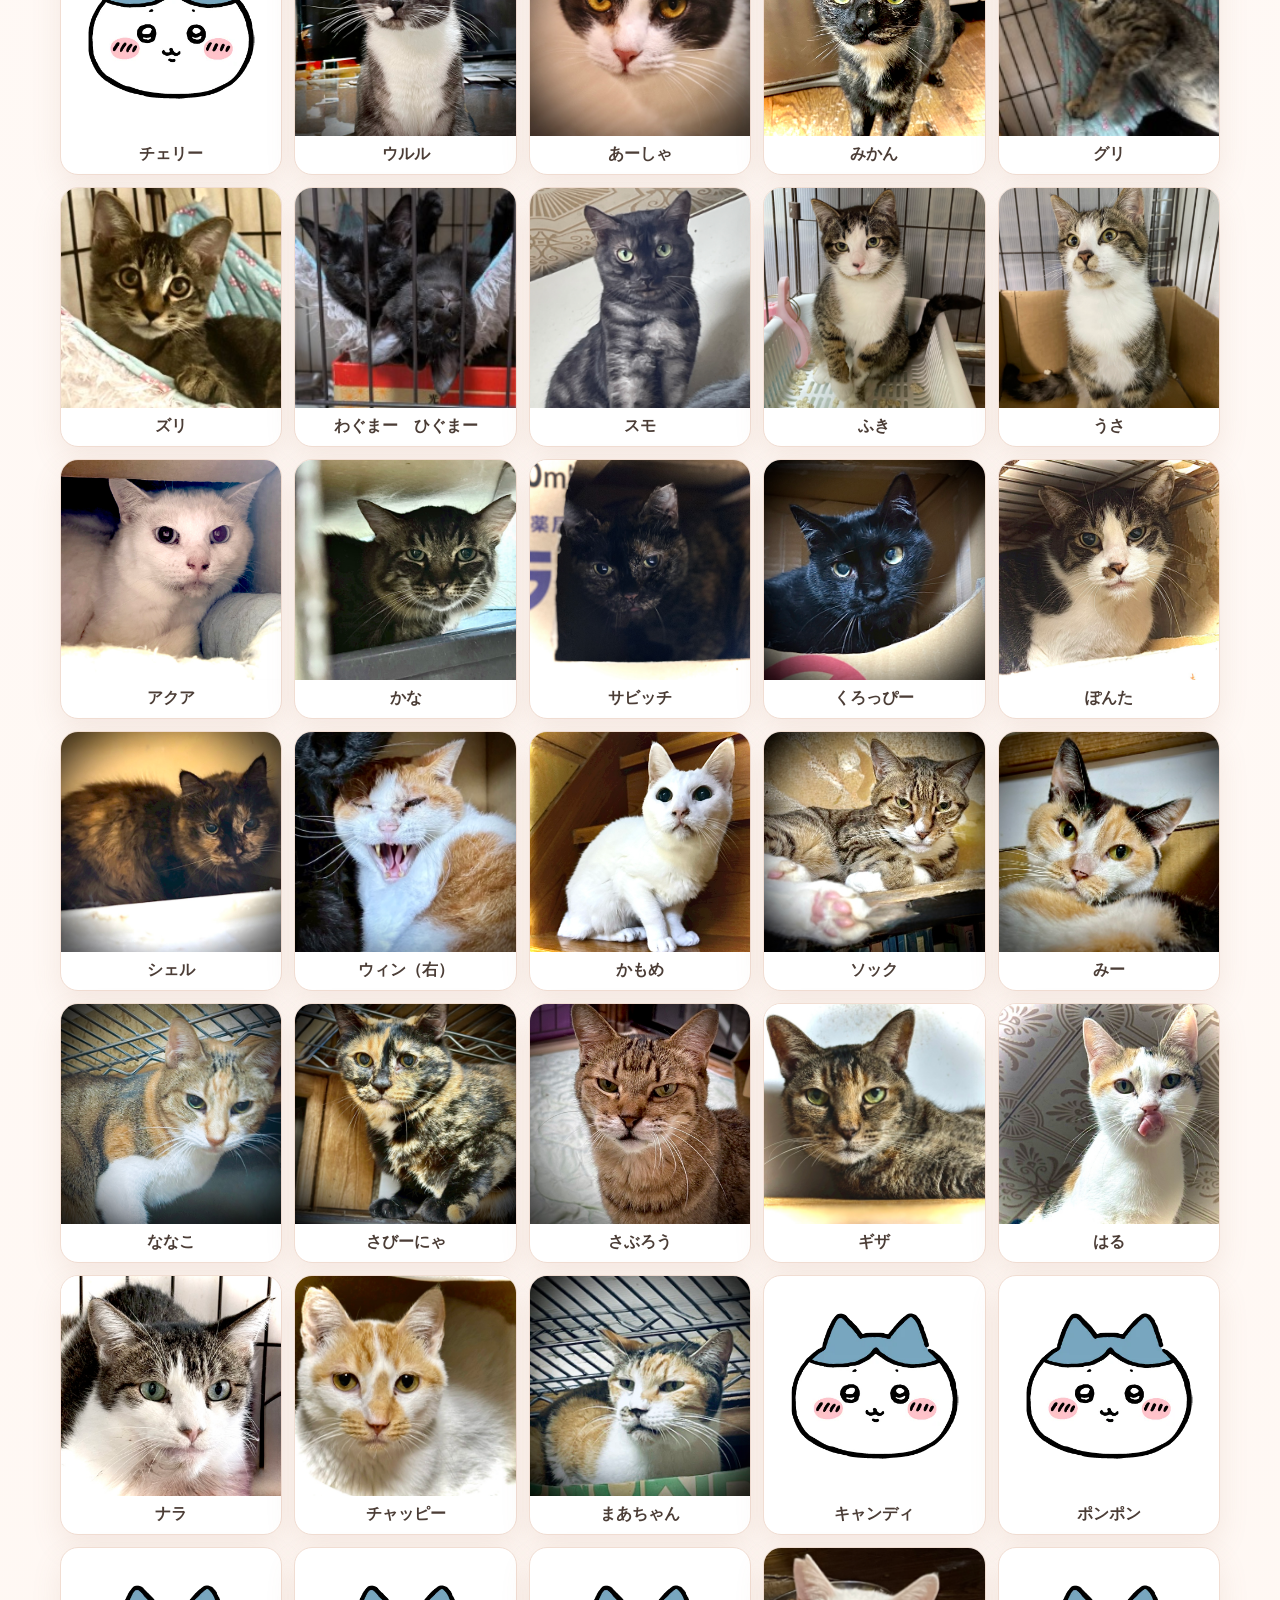
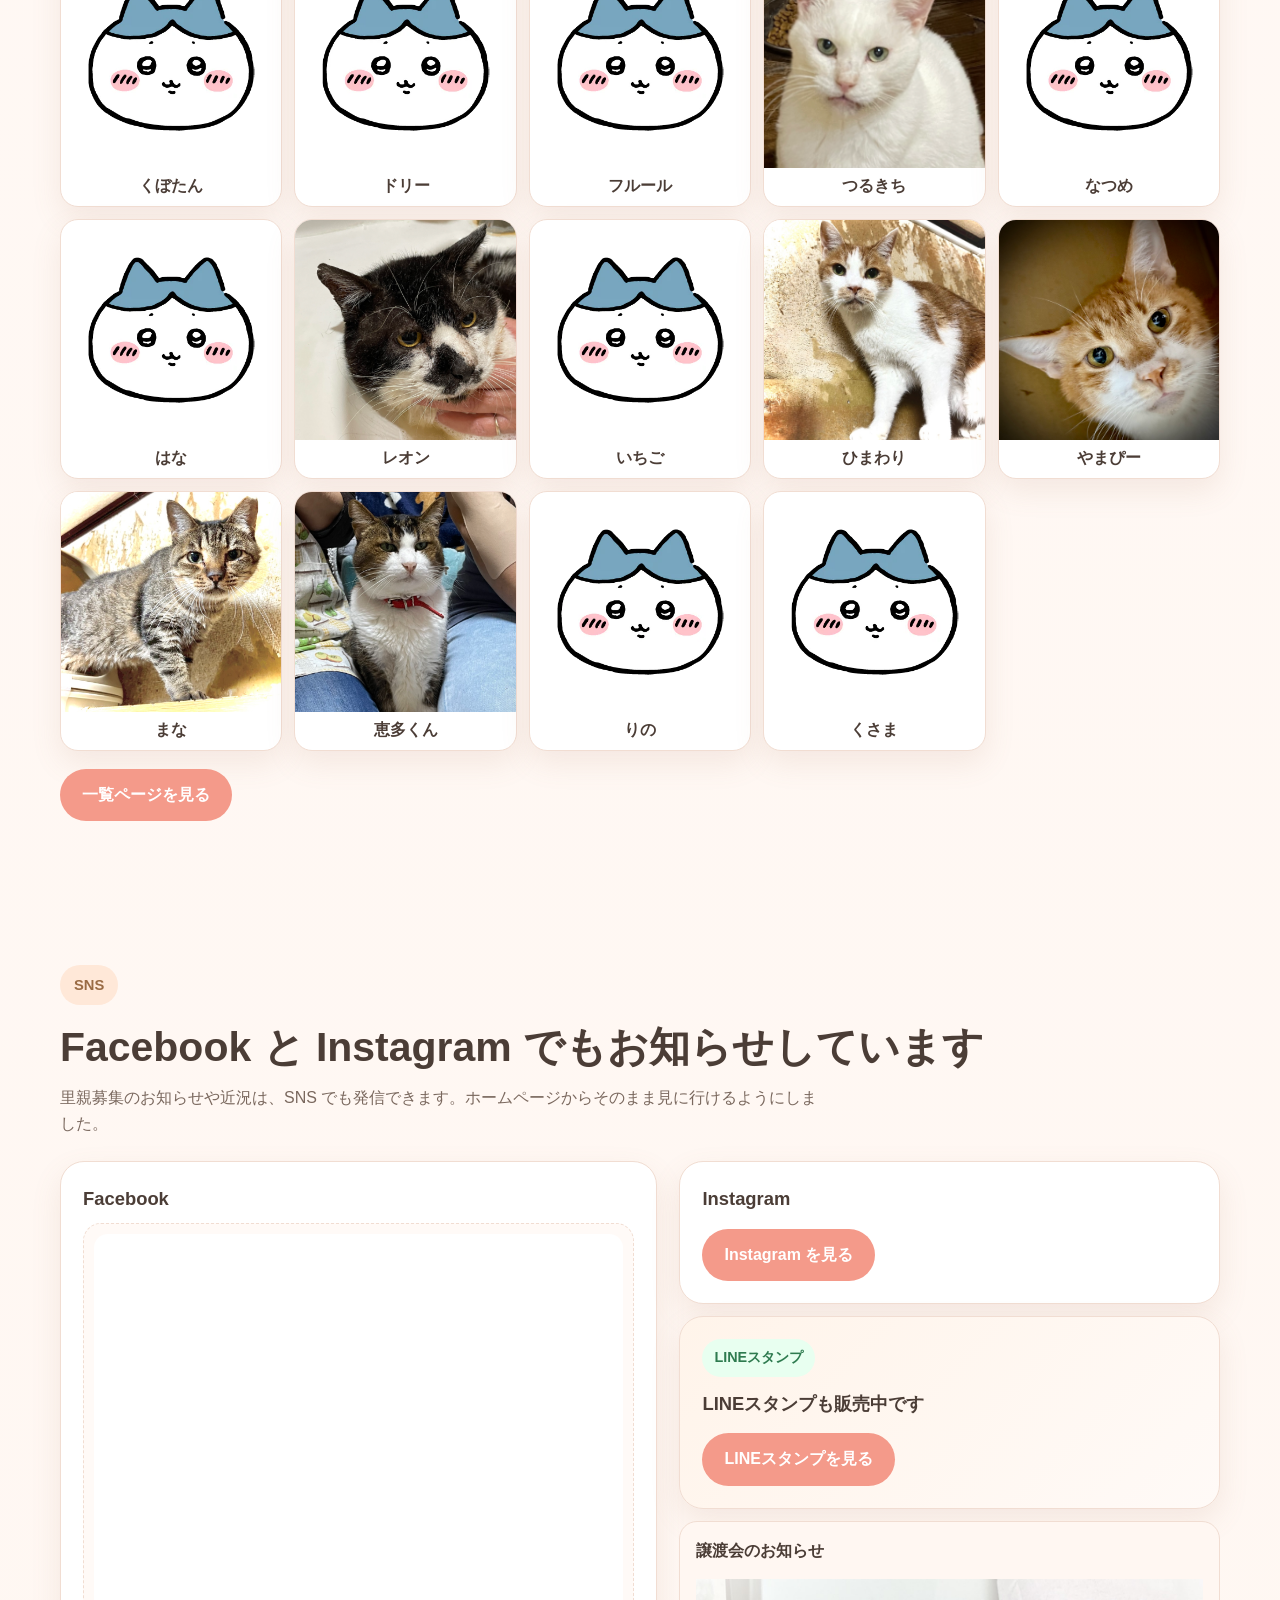
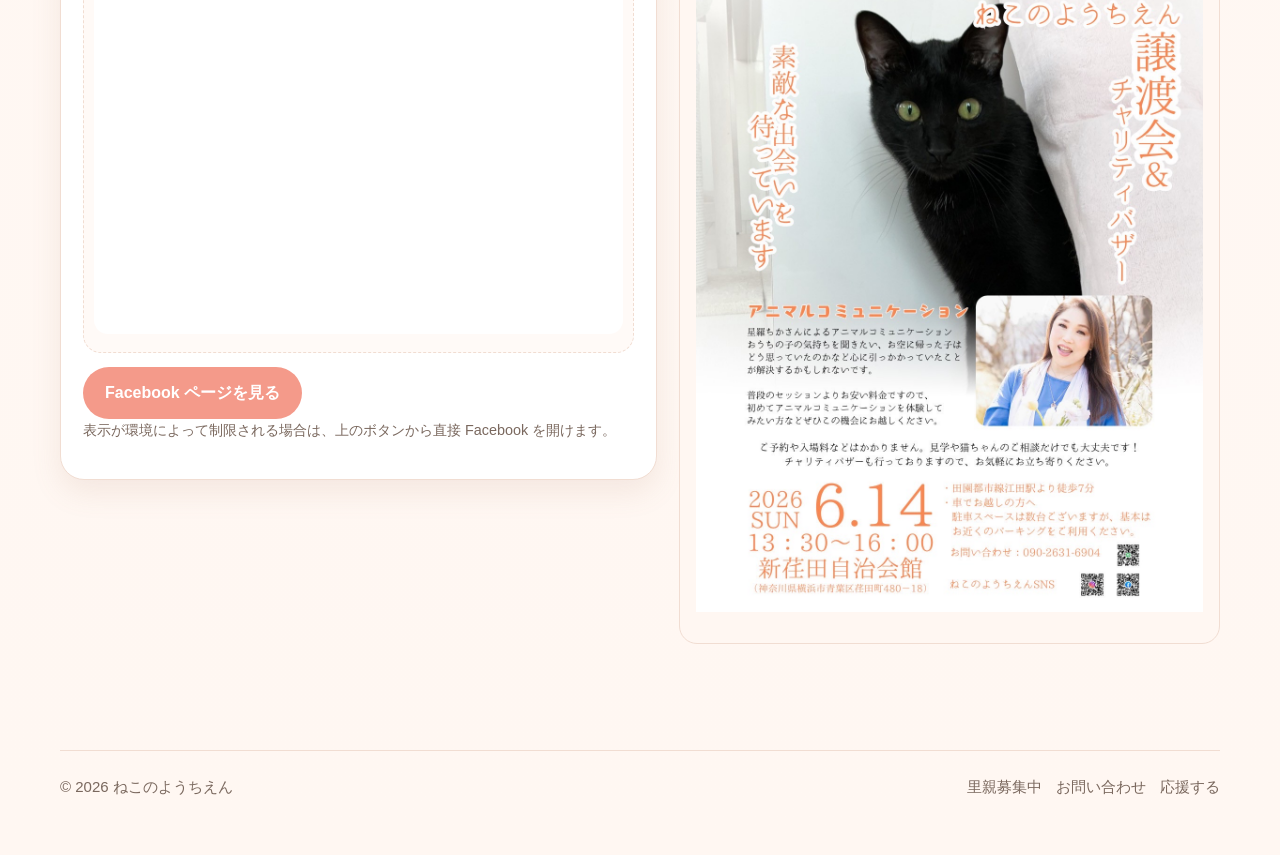
==== commit 0d15e699: "Update index.html" ====
--- a/index.html
+++ b/index.html
@@ -10,6 +10,13 @@
 <body>
 
 <header class="topbar">
+  <meta property="og:title" content="ねこのようちえん｜保護猫の里親募集">
+  <meta property="og:description" content="保護猫たちの新しい家族を探しています。">
+  <meta property="og:image" content="https://nekohoiku.com/ogp.png">
+  <meta property="og:url" content="https://nekohoiku.com/">
+  <meta property="og:type" content="website">
+
+  <meta name="twitter:card" content="summary_large_image">
   <div class="container nav">
     <a href="index.html" class="brand" aria-label="トップへ">
       <span class="brand-mark">🐾</span>
@@ -25,22 +32,22 @@
       <a href="support.html">応援する</a>
     </nav>
     <div class="nav-actions">
-      <div class="mobile-sns" aria-label="SNSリンク">
-        <a href="https://www.facebook.com/nekohoiku?ref=embed_page" target="_blank" rel="noopener noreferrer" aria-label="Facebook">
-          <img src="images/sns-facebook.png" alt="Facebook" />
-        </a>
-        <a href="https://www.instagram.com/nekohoiku/" target="_blank" rel="noopener noreferrer" aria-label="Instagram">
-          <img src="images/sns-instagram.png" alt="Instagram" />
-        </a>
-        <a href="https://store.line.me/stickershop/product/32294280/ja" target="_blank" rel="noopener noreferrer" aria-label="LINE">
-          <img src="images/sns-line.png" alt="LINE" />
-        </a>
-      </div>
       <a class="btn btn-primary" href="contact.html">お問い合わせ</a>
-      <button class="menu-toggle" id="menuToggle" aria-label="開閉メニュー">☰</button>
+    <div class="mobile-social" aria-label="SNSリンク">
+      <a href="https://www.facebook.com/nekohoiku?ref=embed_page" target="_blank" rel="noopener noreferrer" aria-label="Facebook">
+        <img src="images/sns-facebook.png" alt="Facebook" />
+      </a>
+      <a href="https://www.instagram.com/nekohoiku/" target="_blank" rel="noopener noreferrer" aria-label="Instagram">
+        <img src="images/sns-instagram.png" alt="Instagram" />
+      </a>
+      <a href="https://store.line.me/stickershop/product/32294280/ja" target="_blank" rel="noopener noreferrer" aria-label="LINE">
+        <img src="images/sns-line.png" alt="LINE" />
+      </a>
+    </div>
     </div>
   </div>
-  <nav class="mobile-quick-nav" aria-label="主要メニュー">
+  <nav class="mobile-quick-nav" aria-label="主要ページ">
+    <button class="menu-toggle" id="menuToggle" aria-label="開閉メニュー">☰</button>
     <a href="cats.html">里親募集中</a>
     <a href="contact.html">お問い合わせ</a>
     <a href="support.html">応援する</a>
--- a/styles.css
+++ b/styles.css
@@ -851,8 +851,8 @@
 }
 
 
-/* Mobile-only header additions. Desktop layout remains unchanged. */
-.mobile-sns,
+/* Mobile-only header SNS and quick navigation */
+.mobile-social,
 .mobile-quick-nav {
   display: none;
 }
@@ -862,112 +862,104 @@
     background: rgba(255, 250, 247, 0.96);
   }
 
-  .nav {
+  .topbar .container.nav {
+    display: grid;
+    grid-template-columns: auto minmax(0, 1fr) auto;
+    align-items: center;
+    column-gap: 10px;
+    min-height: 72px;
     position: relative;
-    min-height: 78px;
-    justify-content: flex-start;
+  }
+
+  .topbar .brand {
+    grid-column: 2;
+    justify-self: start;
+    min-width: 0;
     gap: 10px;
-    padding-right: 132px;
-  }
-
-  .brand {
-    min-width: 0;
-    padding-left: 58px;
-    gap: 10px;
-    font-size: 1rem;
-    line-height: 1.25;
-  }
-
-  .brand-mark {
+    font-size: clamp(1.04rem, 5vw, 1.34rem);
+    line-height: 1.2;
+  }
+
+  .topbar .brand-mark {
     width: 46px;
     height: 46px;
-    flex: 0 0 46px;
-  }
-
-  .brand span:last-child {
-    overflow-wrap: anywhere;
-  }
-
-  .nav-actions {
-    position: static;
-    margin-left: auto;
-  }
-
-  .menu-toggle {
-    display: grid;
-    place-items: center;
-    position: absolute;
-    left: 0;
-    top: 50%;
-    width: 46px;
-    height: 46px;
+    flex: 0 0 auto;
+  }
+
+  .topbar .nav-actions {
+    display: contents;
+  }
+
+  .topbar .menu-toggle {
+    grid-column: 1;
+    grid-row: 1;
+    display: inline-flex;
+    align-items: center;
+    justify-content: center;
+    width: 48px;
+    height: 48px;
     padding: 0;
-    transform: translateY(-50%);
+    border-radius: 16px;
     background: linear-gradient(135deg, var(--primary), #ffb9a8);
-    color: white;
-    border-radius: 16px;
-    box-shadow: 0 10px 24px rgba(232, 129, 111, 0.22);
+    color: #fff;
+    box-shadow: 0 10px 24px rgba(232, 129, 111, 0.24);
     font-size: 1.25rem;
     font-weight: 800;
-    z-index: 2;
-  }
-
-  .menu-toggle:hover,
-  .menu-toggle:focus-visible {
-    background: var(--primary-dark);
-    outline: none;
-  }
-
-  .mobile-sns {
+  }
+
+  .topbar .mobile-social {
+    grid-column: 3;
+    grid-row: 1;
     display: flex;
     align-items: center;
-    gap: 8px;
-    position: absolute;
-    right: 0;
-    top: 50%;
-    transform: translateY(-50%);
-  }
-
-  .mobile-sns a {
+    justify-content: flex-end;
+    gap: 7px;
+  }
+
+  .topbar .mobile-social a {
     width: 34px;
     height: 34px;
-    display: grid;
-    place-items: center;
-    border-radius: 11px;
-    background: rgba(255,255,255,0.9);
+    display: inline-flex;
+    align-items: center;
+    justify-content: center;
+    border-radius: 10px;
+    background: #fff;
     border: 1px solid var(--line);
-    box-shadow: 0 6px 14px rgba(166, 118, 88, 0.12);
+    box-shadow: 0 6px 16px rgba(166, 118, 88, 0.13);
     overflow: hidden;
-  }
-
-  .mobile-sns img {
-    width: 100%;
-    height: 100%;
-    object-fit: cover;
+    flex: 0 0 34px;
+  }
+
+  .topbar .mobile-social img {
+    width: 26px !important;
+    height: 26px !important;
+    max-width: 26px !important;
+    max-height: 26px !important;
+    object-fit: contain;
     display: block;
   }
 
-  .nav-actions .btn {
-    display: none;
+  .topbar .nav-links {
+    top: calc(100% + 58px);
   }
 
   .mobile-quick-nav {
     display: grid;
     grid-template-columns: repeat(3, minmax(0, 1fr));
     gap: 8px;
-    width: min(calc(100% - 24px), var(--max));
-    margin: 0 auto;
-    padding: 0 0 10px;
+    width: min(calc(100% - 20px), var(--max));
+    margin: 0 auto 10px;
+    padding-top: 0;
   }
 
   .mobile-quick-nav a {
-    min-height: 40px;
     display: inline-flex;
     align-items: center;
     justify-content: center;
-    padding: 9px 8px;
+    min-height: 42px;
+    padding: 8px 6px;
     border-radius: 999px;
-    background: var(--card);
+    background: #fff;
     color: var(--text);
     border: 1px solid var(--line);
     box-shadow: 0 8px 18px rgba(166, 118, 88, 0.10);
@@ -975,48 +967,201 @@
     font-size: clamp(0.82rem, 3.5vw, 0.98rem);
     line-height: 1.15;
     white-space: nowrap;
+    letter-spacing: 0.01em;
   }
 
   .mobile-quick-nav a:hover,
-  .mobile-quick-nav a:focus-visible {
-    color: white;
-    background: var(--primary);
-    border-color: var(--primary);
-    outline: none;
-  }
-
-  .nav-links {
-    top: calc(100% + 54px);
-    z-index: 10;
+  .mobile-quick-nav a:active {
+    background: var(--bg-soft);
+    color: var(--primary-dark);
   }
 }
 
 @media (max-width: 380px) {
-  .nav {
-    padding-right: 118px;
-  }
-
-  .mobile-sns {
+  .topbar .brand {
+    font-size: 1rem;
+    gap: 7px;
+  }
+  .topbar .brand-mark {
+    width: 40px;
+    height: 40px;
+  }
+  .topbar .menu-toggle {
+    width: 42px;
+    height: 42px;
+  }
+  .topbar .mobile-social {
     gap: 5px;
   }
-
-  .mobile-sns a {
-    width: 31px;
-    height: 31px;
-    border-radius: 10px;
-  }
-
-  .brand {
-    font-size: 0.94rem;
+  .topbar .mobile-social a {
+    width: 30px;
+    height: 30px;
+    flex-basis: 30px;
+  }
+  .topbar .mobile-social img {
+    width: 23px !important;
+    height: 23px !important;
+    max-width: 23px !important;
+    max-height: 23px !important;
+  }
+}
+/* End mobile-only header SNS and quick navigation */
+
+
+/* Final mobile header adjustment: put menu button with fixed quick links */
+@media (max-width: 760px) {
+  .topbar .container.nav {
+    grid-template-columns: minmax(0, 1fr) auto;
+    min-height: 66px;
+    column-gap: 8px;
+  }
+
+  .topbar .brand {
+    grid-column: 1;
+    font-size: clamp(1.02rem, 4.3vw, 1.14rem);
+    gap: 8px;
+    white-space: nowrap;
+  }
+
+  .topbar .brand-mark {
+    width: 42px;
+    height: 42px;
+  }
+
+  .topbar .mobile-social {
+    grid-column: 2;
+  }
+
+  .topbar .menu-toggle {
+    grid-column: auto;
+    grid-row: auto;
+    width: 46px;
+    height: 46px;
+    border-radius: 16px;
+    flex: 0 0 46px;
   }
 
   .mobile-quick-nav {
+    grid-template-columns: 54px repeat(3, minmax(0, 1fr));
+    align-items: center;
+    gap: 7px;
+    margin-bottom: 10px;
+  }
+
+  .mobile-quick-nav .menu-toggle {
+    display: inline-flex;
+    align-items: center;
+    justify-content: center;
+    justify-self: stretch;
+    width: 100%;
+    height: 46px;
+    padding: 0;
+    border: 0;
+    border-radius: 16px;
+    background: linear-gradient(135deg, var(--primary), #ffb9a8);
+    color: #fff;
+    box-shadow: 0 10px 24px rgba(232, 129, 111, 0.24);
+    font-size: 1.18rem;
+    font-weight: 800;
+  }
+
+  .topbar .nav-links {
+    top: calc(100% + 58px);
+  }
+
+  .mobile-quick-nav a {
+    min-height: 46px;
+    font-size: clamp(0.78rem, 3.25vw, 0.94rem);
+  }
+}
+
+@media (max-width: 380px) {
+  .topbar .brand {
+    font-size: 0.98rem;
     gap: 6px;
   }
 
+  .topbar .brand-mark {
+    width: 38px;
+    height: 38px;
+  }
+
+  .mobile-quick-nav {
+    grid-template-columns: 48px repeat(3, minmax(0, 1fr));
+    gap: 5px;
+  }
+
+  .mobile-quick-nav .menu-toggle {
+    height: 42px;
+    border-radius: 14px;
+  }
+
   .mobile-quick-nav a {
+    min-height: 42px;
+    padding-inline: 4px;
+  }
+}
+
+/* Mobile quick navigation final adjustment: keep hamburger + three buttons on one horizontal row */
+@media (max-width: 760px) {
+  .mobile-quick-nav {
+    display: flex !important;
+    align-items: center;
+    gap: 6px;
+    width: min(calc(100% - 20px), var(--max));
+    margin: 0 auto 10px;
+    padding: 0 0 2px;
+    overflow-x: auto;
+    overflow-y: hidden;
+    flex-wrap: nowrap;
+    -webkit-overflow-scrolling: touch;
+    scrollbar-width: none;
+  }
+
+  .mobile-quick-nav::-webkit-scrollbar {
+    display: none;
+  }
+
+  .mobile-quick-nav .menu-toggle {
+    flex: 0 0 46px;
+    width: 46px;
+    height: 44px;
+    border-radius: 15px;
+  }
+
+  .mobile-quick-nav a {
+    flex: 1 0 98px;
+    min-width: 98px;
+    min-height: 44px;
+    padding: 7px 8px;
+    font-size: clamp(0.78rem, 3.25vw, 0.9rem);
+    line-height: 1;
+    white-space: nowrap;
+  }
+
+  .topbar .nav-links {
+    top: calc(100% + 56px);
+  }
+}
+
+@media (max-width: 380px) {
+  .mobile-quick-nav {
+    gap: 5px;
+    width: min(calc(100% - 16px), var(--max));
+  }
+
+  .mobile-quick-nav .menu-toggle {
+    flex-basis: 42px;
+    width: 42px;
+    height: 41px;
+    border-radius: 14px;
+  }
+
+  .mobile-quick-nav a {
+    flex-basis: 92px;
+    min-width: 92px;
+    min-height: 41px;
+    padding: 6px 7px;
     font-size: 0.78rem;
-    padding-left: 5px;
-    padding-right: 5px;
-  }
-}
+  }
+}
